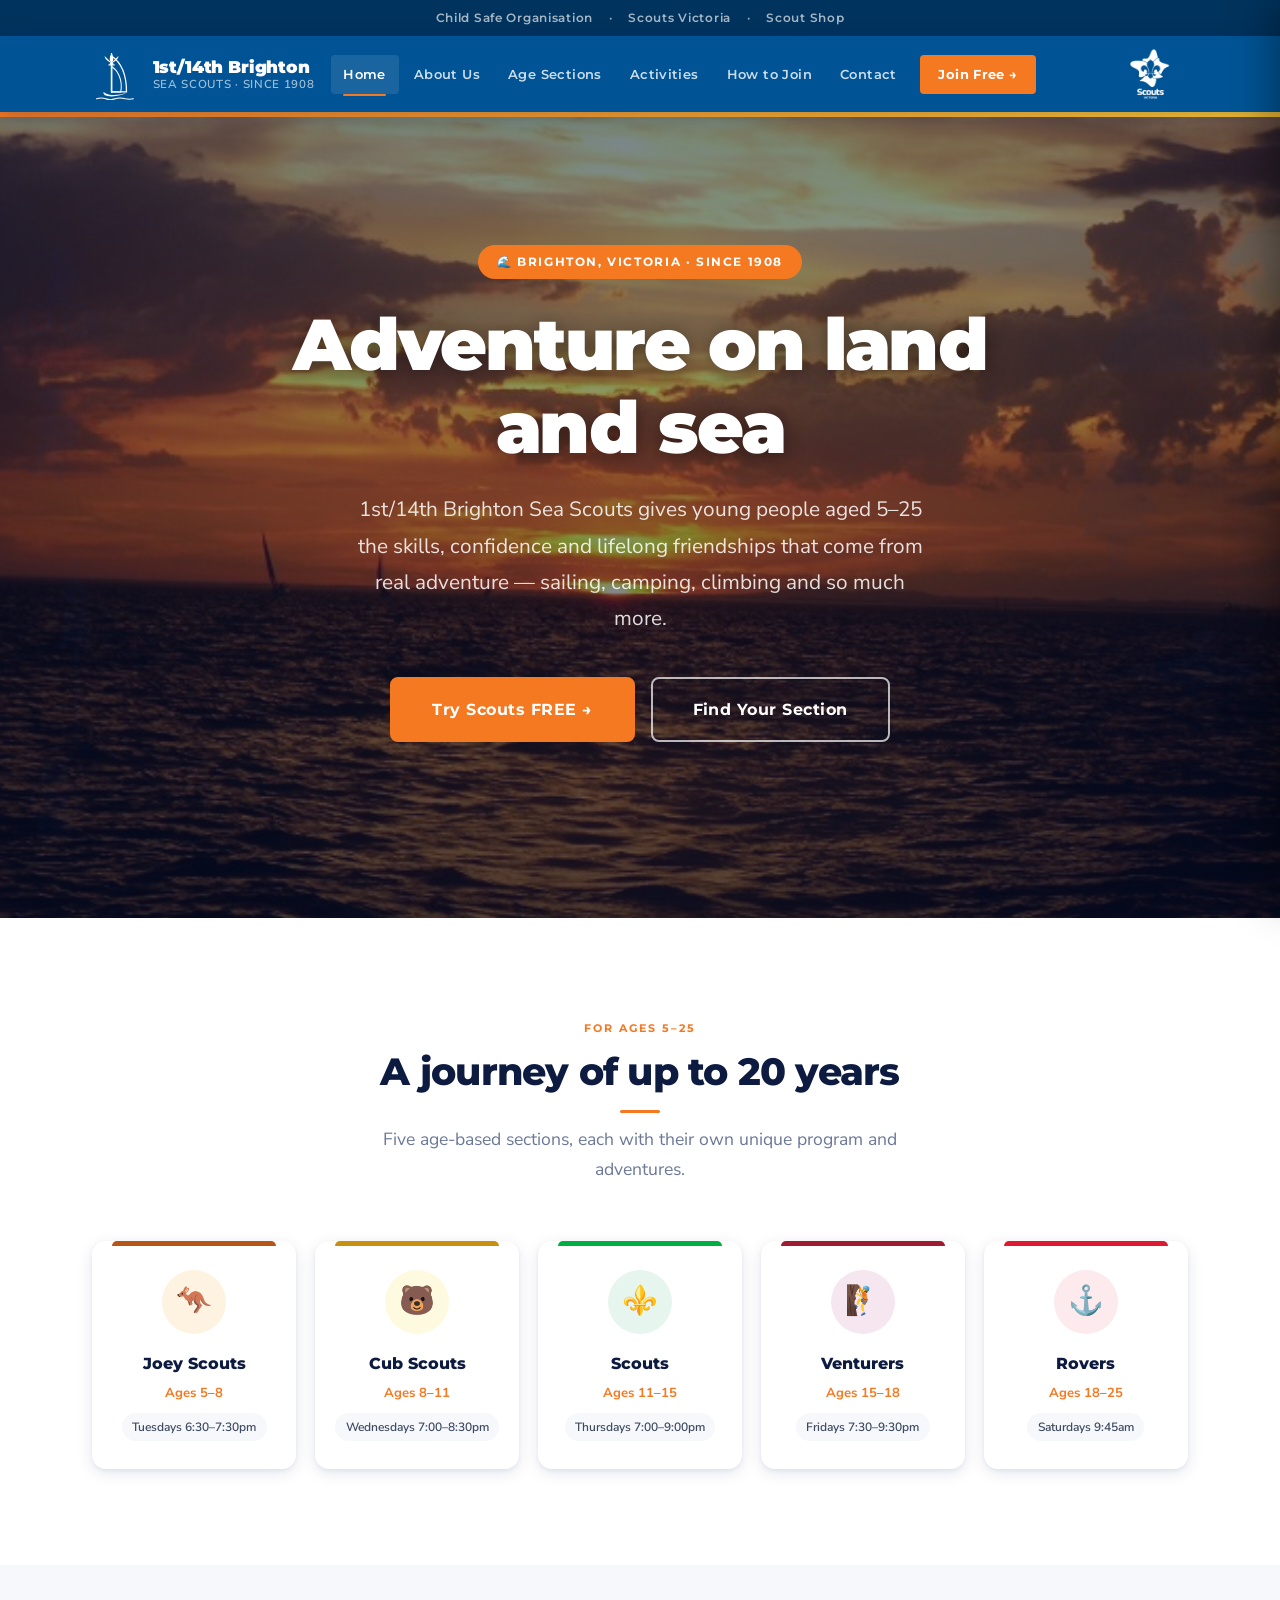
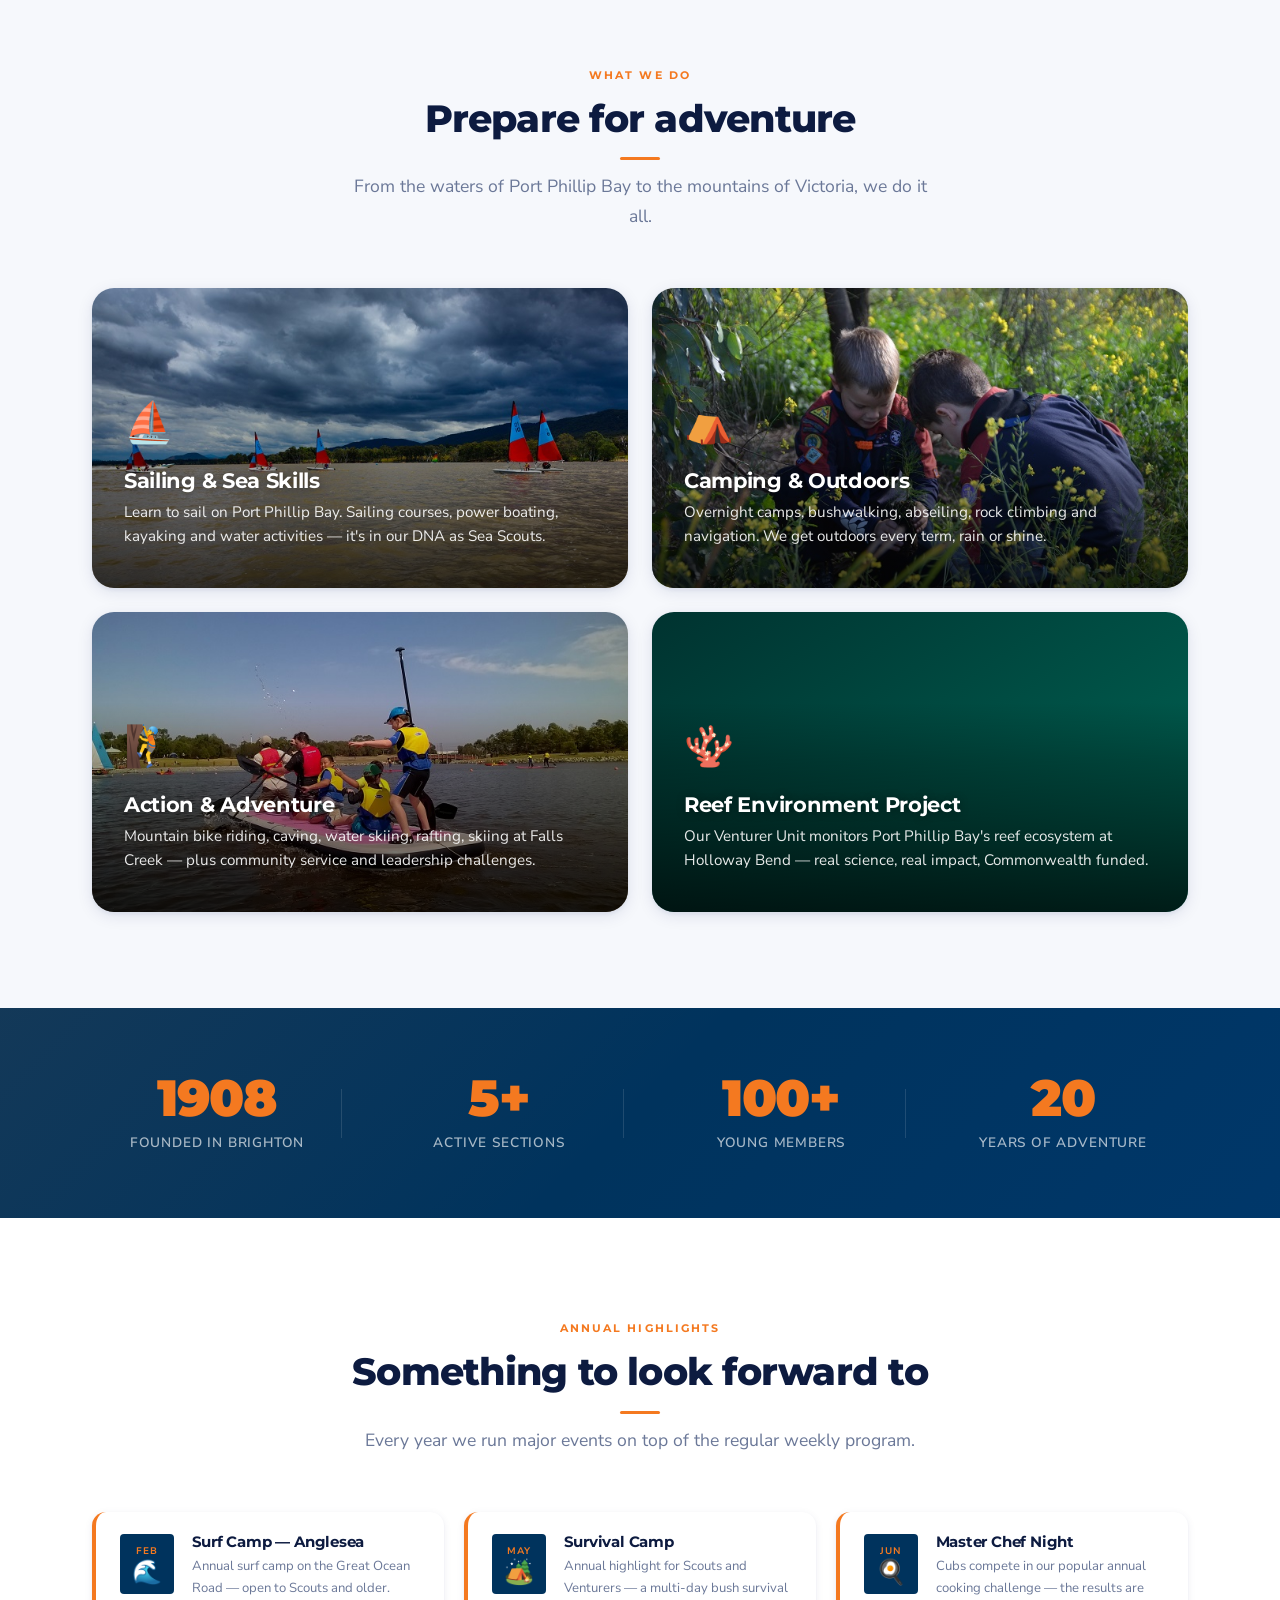
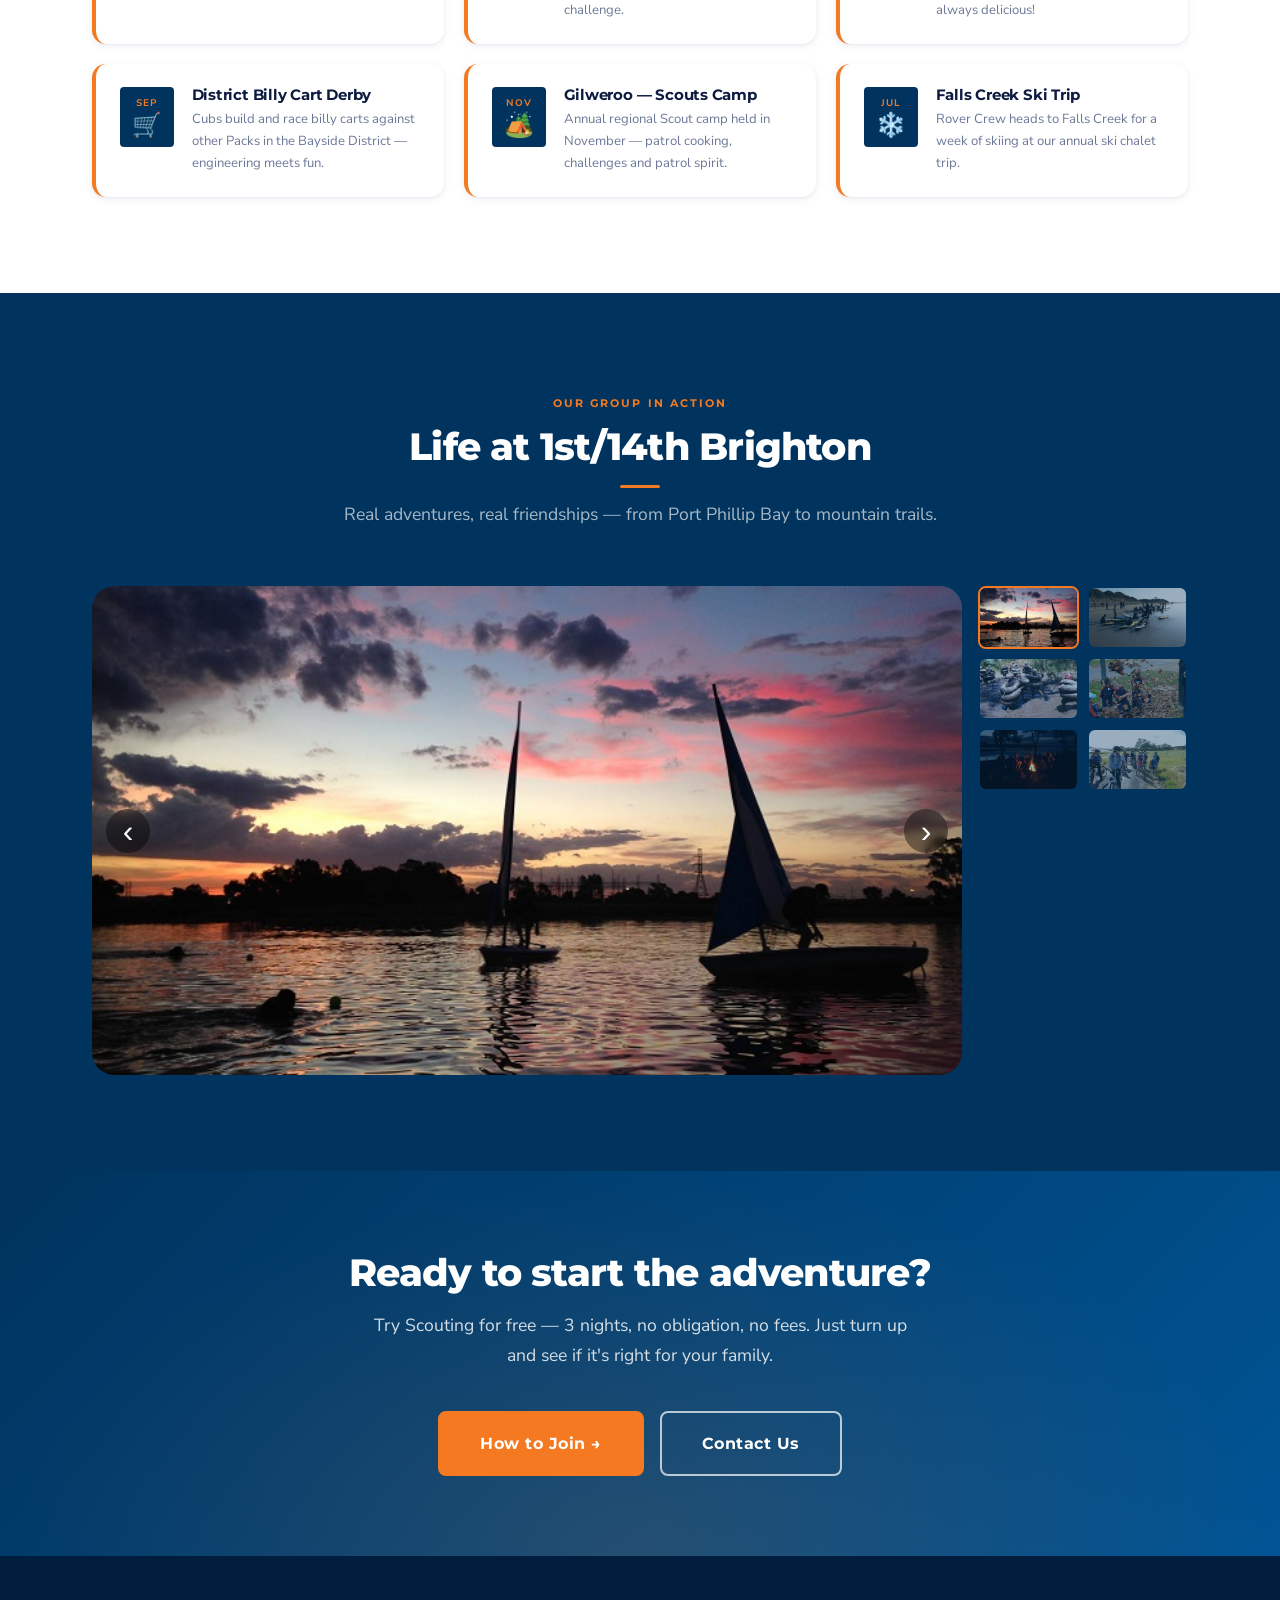
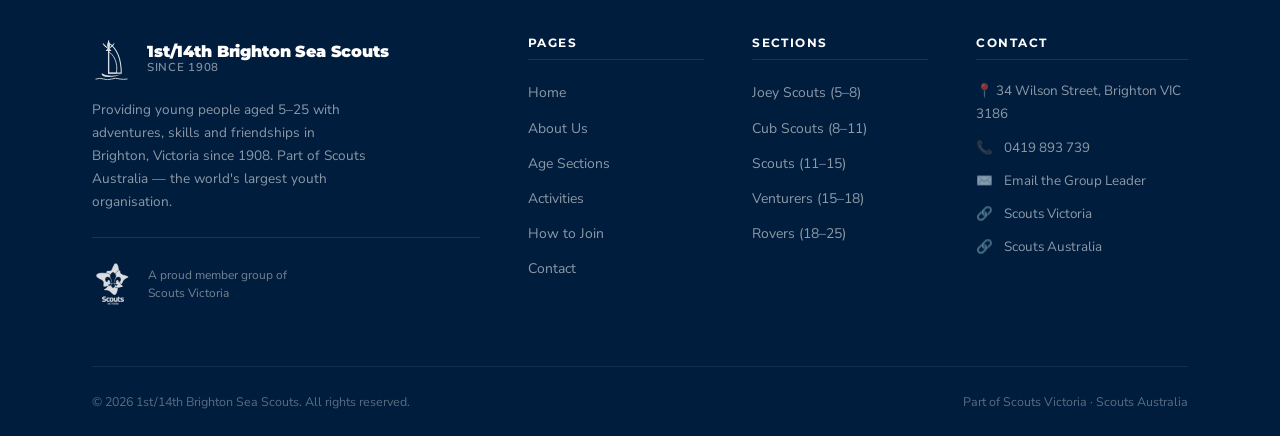
==== index.html @ d1633fa1 "preview: May 31 batch updates — email, terminology, fees, sections, events, Operoo→PIR, reef reframe" ====
<!DOCTYPE html>
<html lang="en">
<head>
  <meta charset="UTF-8">
  <meta name="viewport" content="width=device-width, initial-scale=1.0">
  <title>1st/14th Brighton Sea Scouts — Adventure on Land and Sea</title>
  <meta name="description" content="1st/14th Brighton Sea Scouts — offering young people aged 5–25 unforgettable adventures on land and sea since 1908. Serving the Brighton community in Melbourne, Victoria.">
  <link rel="stylesheet" href="style.css">
</head>
<body>

  <!-- Utility Bar -->
  <div class="utility-bar">
    <a href="https://scoutsvictoria.com.au/join-the-adventure/child-safe-scouting/" target="_blank" rel="noopener">Child Safe Organisation</a> ·
    <a href="https://scoutsvictoria.com.au" target="_blank" rel="noopener">Scouts Victoria</a> ·
    <a href="https://scoutshop.com.au" target="_blank" rel="noopener">Scout Shop</a>
  </div>

  <!-- Header -->
  <header class="site-header">
    <div class="container header-inner">
      <a href="index.html" class="site-logo">
        <img src="logo.svg" alt="1st/14th Brighton Sea Scouts emblem">
        <div class="logo-text">
          <span class="group-name">1st/14th Brighton</span>
          <span class="group-sub">Sea Scouts · Since 1908</span>
        </div>
      </a>
      <nav class="main-nav" aria-label="Main navigation">
        <a href="index.html" class="active">Home</a>
        <a href="about.html">About Us</a>
        <a href="sections.html">Age Sections</a>
        <a href="activities.html">Activities</a>
        <a href="join.html">How to Join</a>
        <a href="contact.html">Contact</a>
        <a href="contact.html#contact-form" class="nav-join-btn">Join Free →</a>
      </nav>
      <a href="https://scoutsvictoria.com.au" target="_blank" rel="noopener" class="vic-header-badge" title="A Scouts Victoria Group">
        <img src="images/scouts-vic-logo-white.png" alt="Scouts Victoria">
      </a>
            <button class="hamburger" aria-label="Open menu" aria-expanded="false" onclick="toggleMenu(this)">
        <span></span><span></span><span></span>
      </button>
    </div>
  </header>

  <!-- Mobile Nav -->
  <div class="nav-overlay" onclick="closeMenu()"></div>
  <nav class="mobile-nav" aria-label="Mobile navigation">
    <a href="index.html" class="active">🏠 Home</a>
    <a href="about.html">ℹ️ About Us</a>
    <a href="sections.html">👦 Age Sections</a>
    <a href="activities.html">🏕️ Activities</a>
    <a href="join.html">📋 How to Join</a>
    <a href="contact.html">📞 Contact</a>
    <a href="contact.html#contact-form" class="nav-join-btn">Try 3 Nights FREE →</a>
  </nav>

  <div class="orange-stripe"></div>

  <!-- =============================================
       HERO
       ============================================= -->
  <section class="hero" style="background-image: url('images/bss/slider_slide009.jpg'); background-size: cover; background-position: center top;">
    <div class="hero-pattern">
      <!-- SVG silhouette pattern — left side -->
      <svg class="pattern-left" viewBox="0 0 300 500" xmlns="http://www.w3.org/2000/svg" fill="#1A4A9E" aria-hidden="true">
        <!-- Cyclist silhouette -->
        <g transform="translate(20, 30)">
          <circle cx="30" cy="12" r="8"/>
          <path d="M22,20 L18,45 L35,45 L42,20Z"/>
          <circle cx="12" cy="55" r="10" fill="none" stroke="#1A4A9E" stroke-width="3"/>
          <circle cx="42" cy="55" r="10" fill="none" stroke="#1A4A9E" stroke-width="3"/>
          <path d="M22,35 L12,50 M35,35 L42,50 M22,35 L42,35"/>
        </g>
        <!-- Hiker silhouette -->
        <g transform="translate(15, 130)">
          <circle cx="28" cy="10" r="9"/>
          <path d="M20,22 L15,65 L28,60 L36,70 L40,22Z"/>
          <path d="M20,40 L8,60 M40,40 L52,60"/>
          <path d="M5,55 L15,65 L25,58"/>
          <!-- backpack -->
          <rect x="32" y="22" width="14" height="20" rx="3"/>
        </g>
        <!-- Climber on rope -->
        <g transform="translate(40, 250)">
          <line x1="20" y1="0" x2="20" y2="130" stroke="#1A4A9E" stroke-width="3"/>
          <circle cx="20" cy="25" r="9"/>
          <path d="M12,35 L8,65 L20,60 L32,65 L28,35Z"/>
          <path d="M12,45 L0,55 M28,45 L40,55"/>
          <path d="M8,62 L0,80 M32,62 L40,80"/>
        </g>
        <!-- Sailor at helm -->
        <g transform="translate(10, 390)">
          <circle cx="35" cy="10" r="9"/>
          <path d="M27,22 L22,58 L35,55 L48,58 L43,22Z"/>
          <path d="M27,35 L10,42 M43,35 L60,42"/>
          <!-- wheel -->
          <circle cx="35" cy="30" r="16" fill="none" stroke="#1A4A9E" stroke-width="3"/>
          <line x1="35" y1="14" x2="35" y2="46"/>
          <line x1="19" y1="30" x2="51" y2="30"/>
          <line x1="24" y1="19" x2="46" y2="41"/>
          <line x1="46" y1="19" x2="24" y2="41"/>
        </g>
      </svg>
      <!-- Right side pattern -->
      <svg class="pattern-right" viewBox="0 0 300 500" xmlns="http://www.w3.org/2000/svg" fill="#1A4A9E" aria-hidden="true">
        <!-- Tent -->
        <g transform="translate(30, 40)">
          <path d="M10,80 L60,20 L110,80Z"/>
          <path d="M35,80 L60,30 L85,80Z" fill="rgba(255,255,255,0.05)"/>
          <line x1="10" y1="80" x2="110" y2="80" stroke="#1A4A9E" stroke-width="3"/>
        </g>
        <!-- Tree -->
        <g transform="translate(80, 150)">
          <polygon points="40,10 10,70 70,70"/>
          <polygon points="40,35 15,85 65,85"/>
          <rect x="33" y="85" width="14" height="25"/>
        </g>
        <!-- Canoe -->
        <g transform="translate(10, 300)">
          <path d="M5,30 Q50,10 110,30 Q50,50 5,30Z"/>
          <line x1="57" y1="15" x2="57" y2="50" stroke="#1A4A9E" stroke-width="2"/>
          <path d="M57,25 L75,35 L57,42"/>
          <!-- paddler -->
          <circle cx="50" cy="8" r="8"/>
          <path d="M42,16 L38,30 L52,28 L62,30 L58,16Z"/>
          <path d="M20,22 L38,28 M62,28 L80,22"/>
        </g>
        <!-- Stars/camp fire -->
        <g transform="translate(50, 410)">
          <path d="M30,0 L35,15 L50,15 L38,24 L42,39 L30,30 L18,39 L22,24 L10,15 L25,15Z" opacity="0.6"/>
          <path d="M80,5 L83,14 L92,14 L85,20 L87,29 L80,24 L73,29 L75,20 L68,14 L77,14Z" opacity="0.4"/>
        </g>
      </svg>
    </div>

    <div class="container">
      <div class="hero-content">
        <span class="hero-eyebrow">🌊 Brighton, Victoria · Since 1908</span>
        <h1>Adventure on land<br>and sea</h1>
        <p class="hero-lead">1st/14th Brighton Sea Scouts gives young people aged 5–25 the skills, confidence and lifelong friendships that come from real adventure — sailing, camping, climbing and so much more.</p>
        <div class="hero-cta">
          <a href="join.html" class="btn btn-orange btn-lg">Try Scouts FREE →</a>
          <a href="sections.html" class="btn btn-outline-white btn-lg">Find Your Section</a>
        </div>
      </div>
    </div>
  </section>

  <!-- =============================================
       NOTICE BOARD — managed via SaySite D1
       Shown when announcement content_value is non-empty.
       ============================================= -->
  <div class="notice-board-wrapper" id="notice-board">
    <div class="container">
      <div class="notice-board-inner">
        <span class="notice-board-icon">📌</span>
        <p class="notice-board-text"><!-- ss:announcement --><!-- /ss:announcement --></p>
      </div>
    </div>
  </div>
  <style>
    .notice-board-wrapper {
      background: #fff3cd; border-bottom: 2px solid #ffc107;
      padding: .75rem 0; display: none;
    }
    .notice-board-wrapper.has-content { display: block; }
    .notice-board-inner {
      display: flex; align-items: flex-start; gap: .75rem;
      max-width: 900px; margin: 0 auto; padding: 0 1rem;
    }
    .notice-board-icon { font-size: 1.3rem; flex-shrink: 0; margin-top: .1rem; }
    .notice-board-text { margin: 0; font-size: .97rem; line-height: 1.6; color: #333; font-weight: 500; }
  </style>
  <script>
    // Show notice board only when announcement content is non-empty
    document.addEventListener('DOMContentLoaded', function() {
      var p = document.querySelector('.notice-board-text');
      if (p && p.textContent.trim()) {
        document.getElementById('notice-board').classList.add('has-content');
      }
    });
  </script>


  <!-- =============================================
       AGE SECTIONS — Quick Overview
       ============================================= -->
  <section class="section section-white">
    <div class="container">
      <div class="section-header text-center">
        <span class="section-label">For ages 5–25</span>
        <h2 class="section-title">A journey of up to 20 years</h2>
        <p class="section-subtitle">Five age-based sections, each with their own unique program and adventures.</p>
      </div>
      <div class="age-cards">
        <a href="sections.html#joeys" class="age-card joey" style="text-decoration:none;">
          <div class="age-icon">🦘</div>
          <div class="age-name">Joey Scouts</div>
          <div class="age-range">Ages 5–8</div>
          <div class="age-day"><!-- ss:meeting_time_joeys -->Tuesdays 6:30–7:30pm<!-- /ss:meeting_time_joeys --></div>
        </a>
        <a href="sections.html#cubs" class="age-card cubs" style="text-decoration:none;">
          <div class="age-icon">🐻</div>
          <div class="age-name">Cub Scouts</div>
          <div class="age-range">Ages 8–11</div>
          <div class="age-day"><!-- ss:meeting_time_cubs -->Wednesdays 7:00–8:30pm<!-- /ss:meeting_time_cubs --></div>
        </a>
        <a href="sections.html#scouts" class="age-card scouts" style="text-decoration:none;">
          <div class="age-icon">⚜️</div>
          <div class="age-name">Scouts</div>
          <div class="age-range">Ages 11–15</div>
          <div class="age-day"><!-- ss:meeting_time_scouts -->Thursdays 7:00–9:00pm<!-- /ss:meeting_time_scouts --></div>
        </a>
        <a href="sections.html#venturers" class="age-card venturers" style="text-decoration:none;">
          <div class="age-icon">🧗</div>
          <div class="age-name">Venturers</div>
          <div class="age-range">Ages 15–18</div>
          <div class="age-day"><!-- ss:meeting_time_venturers -->Fridays 7:30–9:30pm<!-- /ss:meeting_time_venturers --></div>
        </a>
        <a href="sections.html#rovers" class="age-card rovers" style="text-decoration:none;">
          <div class="age-icon">⚓</div>
          <div class="age-name">Rovers</div>
          <div class="age-range">Ages 18–25</div>
          <div class="age-day"><!-- ss:meeting_time_rovers -->Saturdays 9:45am<!-- /ss:meeting_time_rovers --></div>
        </a>
      </div>
    </div>
  </section>

  <!-- =============================================
       PREPARE FOR ADVENTURE GRID
       ============================================= -->
  <section class="section section-off-white">
    <div class="container">
      <div class="section-header text-center">
        <span class="section-label">What we do</span>
        <h2 class="section-title">Prepare for adventure</h2>
        <p class="section-subtitle">From the waters of Port Phillip Bay to the mountains of Victoria, we do it all.</p>
      </div>
      <div class="adventure-grid">
        <a href="activities.html#sailing" class="adventure-card sail" style="text-decoration:none; background-image: url('images/bss/slider_slide000.jpg'); background-size: cover; background-position: center;">
          <div class="adv-icon">⛵</div>
          <h3>Sailing &amp; Sea Skills</h3>
          <p>Learn to sail on Port Phillip Bay. Sailing courses, power boating, kayaking and water activities — it's in our DNA as Sea Scouts.</p>
        </a>
        <a href="activities.html#camping" class="adventure-card camp" style="text-decoration:none; background-image: url('images/bss/slider_slide004.jpg'); background-size: cover; background-position: center;">
          <div class="adv-icon">⛺</div>
          <h3>Camping &amp; Outdoors</h3>
          <p>Overnight camps, bushwalking, abseiling, rock climbing and navigation. We get outdoors every term, rain or shine.</p>
        </a>
        <a href="activities.html" class="adventure-card adv" style="text-decoration:none; background-image: url('images/bss/slider_slide007.jpg'); background-size: cover; background-position: center;">
          <div class="adv-icon">🧗</div>
          <h3>Action &amp; Adventure</h3>
          <p>Mountain bike riding, caving, water skiing, rafting, skiing at Falls Creek — plus community service and leadership challenges.</p>
        </a>
        <a href="activities.html#reef" class="adventure-card reef" style="text-decoration:none;">
          <div class="adv-icon">🪸</div>
          <h3>Reef Environment Project</h3>
          <p>Our Venturer Unit monitors Port Phillip Bay's reef ecosystem at Holloway Bend — real science, real impact, Commonwealth funded.</p>
        </a>
      </div>
    </div>
  </section>

  <!-- =============================================
       STATS STRIP
       ============================================= -->
  <section class="stats-strip">
    <div class="container">
      <div class="stats-grid">
        <div>
          <span class="stat-number">1908</span>
          <div class="stat-label">Founded in Brighton</div>
        </div>
        <div>
          <span class="stat-number">5+</span>
          <div class="stat-label">Active Sections</div>
        </div>
        <div>
          <span class="stat-number">100+</span>
          <div class="stat-label">Young Members</div>
        </div>
        <div>
          <span class="stat-number">20</span>
          <div class="stat-label">Years of Adventure</div>
        </div>
      </div>
    </div>
  </section>

  <!-- =============================================
       ANNUAL EVENTS
       ============================================= -->
  <section class="events-strip">
    <div class="container">
      <div class="section-header text-center">
        <span class="section-label">Annual highlights</span>
        <h2 class="section-title">Something to look forward to</h2>
        <p class="section-subtitle">Every year we run major events on top of the regular weekly program.</p>
      </div>
      <div class="events-grid">
        <div class="event-card">
          <div class="event-date">
            <div class="month">Feb</div>
            <div class="day">🌊</div>
          </div>
          <div class="event-info">
            <h4>Surf Camp — Anglesea</h4>
            <p>Annual surf camp on the Great Ocean Road — open to Scouts and older.</p>
          </div>
        </div>
        <div class="event-card">
          <div class="event-date">
            <div class="month">May</div>
            <div class="day">🏕️</div>
          </div>
          <div class="event-info">
            <h4>Survival Camp</h4>
            <p>Annual highlight for Scouts and Venturers — a multi-day bush survival challenge.</p>
          </div>
        </div>
        <div class="event-card">
          <div class="event-date">
            <div class="month">Jun</div>
            <div class="day">🍳</div>
          </div>
          <div class="event-info">
            <h4>Master Chef Night</h4>
            <p>Cubs compete in our popular annual cooking challenge — the results are always delicious!</p>
          </div>
        </div>
        <div class="event-card">
          <div class="event-date">
            <div class="month">Sep</div>
            <div class="day">🛒</div>
          </div>
          <div class="event-info">
            <h4>District Billy Cart Derby</h4>
            <p>Cubs build and race billy carts against other Packs in the Bayside District — engineering meets fun.</p>
          </div>
        </div>
        <div class="event-card">
          <div class="event-date">
            <div class="month">Nov</div>
            <div class="day">🏕️</div>
          </div>
          <div class="event-info">
            <h4>Gilweroo — Scouts Camp</h4>
            <p>Annual regional Scout camp held in November — patrol cooking, challenges and patrol spirit.</p>
          </div>
        </div>
        <div class="event-card">
          <div class="event-date">
            <div class="month">Jul</div>
            <div class="day">❄️</div>
          </div>
          <div class="event-info">
            <h4>Falls Creek Ski Trip</h4>
            <p>Rover Crew heads to Falls Creek for a week of skiing at our annual ski chalet trip.</p>
          </div>
        </div>
      </div>
    </div>
  </section>

  <!-- =============================================
       PHOTO GALLERY — real BSS photos
       ============================================= -->
  <section class="section section-navy">
    <div class="container">
      <div class="section-header text-center">
        <span class="section-label" style="color:var(--orange);">Our group in action</span>
        <h2 class="section-title" style="color:var(--white);">Life at 1st/14th Brighton</h2>
        <p class="section-subtitle" style="color:rgba(255,255,255,0.65);">Real adventures, real friendships — from Port Phillip Bay to mountain trails.</p>
      </div>
      <div class="bss-gallery">
        <div class="bss-gallery-main">
          <img src="images/bss/slider_slide008.jpg" alt="Sailing at sunset on Port Phillip Bay" class="bss-gallery-hero-img active" data-idx="0">
          <img src="images/bss/slider_slide001.jpg" alt="Surf camp activity" class="bss-gallery-hero-img" data-idx="1">
          <img src="images/bss/slider_slide003.jpg" alt="Mud adventure challenge" class="bss-gallery-hero-img" data-idx="2">
          <img src="images/bss/slider_slide010.jpg" alt="Cubs throwing autumn leaves" class="bss-gallery-hero-img" data-idx="3">
          <img src="images/bss/slider_slide006.jpg" alt="Campfire by the lake at night" class="bss-gallery-hero-img" data-idx="4">
          <img src="images/bss/scouts_about_002-s.jpg" alt="Scouts on a cycling expedition" class="bss-gallery-hero-img" data-idx="5">
          <button class="gallery-nav gallery-prev" onclick="galleryNav(-1)" aria-label="Previous photo">‹</button>
          <button class="gallery-nav gallery-next" onclick="galleryNav(1)" aria-label="Next photo">›</button>
        </div>
        <div class="bss-gallery-thumbs">
          <img src="images/bss/slider_slide008.jpg" alt="Sailing at sunset" class="bss-thumb active" onclick="gallerySet(0)">
          <img src="images/bss/slider_slide001.jpg" alt="Surf camp" class="bss-thumb" onclick="gallerySet(1)">
          <img src="images/bss/slider_slide003.jpg" alt="Mud challenge" class="bss-thumb" onclick="gallerySet(2)">
          <img src="images/bss/slider_slide010.jpg" alt="Cubs in leaves" class="bss-thumb" onclick="gallerySet(3)">
          <img src="images/bss/slider_slide006.jpg" alt="Campfire" class="bss-thumb" onclick="gallerySet(4)">
          <img src="images/bss/scouts_about_002-s.jpg" alt="Cycling expedition" class="bss-thumb" onclick="gallerySet(5)">
        </div>
      </div>
    </div>
  </section>
  <script>
    var _gi = 0, _gn = 6;
    function gallerySet(n) {
      document.querySelectorAll('.bss-gallery-hero-img').forEach(function(el,i){ el.classList.toggle('active', i===n); });
      document.querySelectorAll('.bss-thumb').forEach(function(el,i){ el.classList.toggle('active', i===n); });
      _gi = n;
    }
    function galleryNav(dir) { gallerySet((_gi+dir+_gn)%_gn); }
    setInterval(function(){ galleryNav(1); }, 5000);
  </script>

  <!-- =============================================
       JOIN CTA STRIP
       ============================================= -->
  <section class="cta-strip">
    <div class="container">
      <h2>Ready to start the adventure?</h2>
      <p>Try Scouting for free — 3 nights, no obligation, no fees. Just turn up and see if it's right for your family.</p>
      <div style="display:flex; gap:1rem; justify-content:center; flex-wrap:wrap;">
        <a href="join.html" class="btn btn-orange btn-lg">How to Join →</a>
        <a href="contact.html" class="btn btn-outline-white btn-lg">Contact Us</a>
      </div>
    </div>
  </section>

  <!-- Footer -->
  <footer class="site-footer">
    <div class="container">
      <div class="footer-grid">
        <div class="footer-brand">
          <div class="footer-logo-wrap">
            <img src="logo.svg" alt="1st/14th Brighton Sea Scouts">
            <div class="logo-text">
              <span class="group-name">1st/14th Brighton Sea Scouts</span>
              <span class="group-sub">Since 1908</span>
            </div>
          </div>
          <p class="footer-desc">Providing young people aged 5–25 with adventures, skills and friendships in Brighton, Victoria since 1908. Part of Scouts Australia — the world's largest youth organisation.</p>
          <div class="footer-vic-affiliation">
            <a href="https://scoutsvictoria.com.au" target="_blank" rel="noopener">
              <img src="images/scouts-vic-logo-white.png" alt="Scouts Victoria">
            </a>
            <span>A proud member group of Scouts Victoria</span>
          </div>
        </div>
        <div class="footer-col">
          <h4>Pages</h4>
          <ul>
            <li><a href="index.html">Home</a></li>
            <li><a href="about.html">About Us</a></li>
            <li><a href="sections.html">Age Sections</a></li>
            <li><a href="activities.html">Activities</a></li>
            <li><a href="join.html">How to Join</a></li>
            <li><a href="contact.html">Contact</a></li>
          </ul>
        </div>
        <div class="footer-col">
          <h4>Sections</h4>
          <ul>
            <li><a href="sections.html#joeys">Joey Scouts (5–8)</a></li>
            <li><a href="sections.html#cubs">Cub Scouts (8–11)</a></li>
            <li><a href="sections.html#scouts">Scouts (11–15)</a></li>
            <li><a href="sections.html#venturers">Venturers (15–18)</a></li>
            <li><a href="sections.html#rovers">Rovers (18–25)</a></li>
          </ul>
        </div>
        <div class="footer-col footer-contact">
          <h4>Contact</h4>
          <p>📍 34 Wilson Street, Brighton VIC 3186</p>
          <p>📞 <a href="tel:0419893739">0419 893 739</a></p>
          <p>✉️ <a href="mailto:<!-- ss:contact_email -->gl.1st-14thbrighton@scoutsvictoria.com.au<!-- /ss:contact_email -->">Email the Group Leader</a></p>
          <p>🔗 <a href="https://scoutsvictoria.com.au" target="_blank" rel="noopener">Scouts Victoria</a></p>
          <p>🔗 <a href="https://scouts.com.au" target="_blank" rel="noopener">Scouts Australia</a></p>
        </div>
      </div>
      <div class="footer-bottom">
        <span>© 2026 1st/14th Brighton Sea Scouts. All rights reserved.</span>
        <span>Part of <a href="https://scoutsvictoria.com.au" target="_blank" rel="noopener">Scouts Victoria</a> · <a href="https://scouts.com.au" target="_blank" rel="noopener">Scouts Australia</a></span>
      </div>
    </div>
  </footer>

  <script>
    function toggleMenu(btn) {
      const isOpen = btn.classList.toggle('open');
      btn.setAttribute('aria-expanded', isOpen);
      document.querySelector('.mobile-nav').classList.toggle('open', isOpen);
      document.querySelector('.nav-overlay').classList.toggle('open', isOpen);
      document.body.style.overflow = isOpen ? 'hidden' : '';
    }
    function closeMenu() {
      document.querySelector('.hamburger').classList.remove('open');
      document.querySelector('.hamburger').setAttribute('aria-expanded', 'false');
      document.querySelector('.mobile-nav').classList.remove('open');
      document.querySelector('.nav-overlay').classList.remove('open');
      document.body.style.overflow = '';
    }
  </script>
</body>
</html>
---- style.css ----
/* ============================================================
   1st/14th Brighton Sea Scouts — Design System
   Navy + Orange · Scouts Victoria Branding
   Mobile-first · No frameworks
   ============================================================ */

@import url('https://fonts.googleapis.com/css2?family=Montserrat:wght@400;600;700;800;900&family=Nunito+Sans:ital,opsz,wght@0,6..12,400;0,6..12,600;0,6..12,700;1,6..12,400&display=swap');

/* ============================================================
   DESIGN TOKENS
   ============================================================ */
:root {
  /* Colours */
  --navy:           #00335D;
  --navy-mid:       #005495;
  --navy-light:     #007BC3;
  --navy-pale:      #EAF0FA;
  --navy-pale-2:    #F4F7FD;
  --orange:         #F47920;
  --orange-dark:    #C85E0C;
  --orange-pale:    #FFF3E8;
  --green-scout:    #00573F;
  --gold:           #FFC72C;
  --white:          #FFFFFF;
  --off-white:      #F6F8FC;
  --text-dark:      #0D1B40;
  --text-mid:       #3D4A60;
  --text-light:     #6B7898;
  --border:         #DDE3EE;

  /* Section accent colours — aligned with Scouts Australia uniform trim */
  --section-joey:       #B65518;   /* official Scouts VIC Joey orange */
  --section-cubs:       #C89010;   /* official Scouts VIC Cubs gold */
  --section-scouts:     #00AE42;   /* official Scouts VIC Scouts green */
  --section-venturers:  #9E1B32;   /* official Scouts VIC Venturers red */
  --section-rovers:     #DC1B32;   /* official Scouts VIC Rovers red */

  /* Section pale tints for card backgrounds */
  --joey-pale:      #FEF3E0;
  --cubs-pale:      #FEFAE0;
  --scouts-pale:    #E6F5EE;
  --venturers-pale: #F5E6F0;
  --rovers-pale:    #FCEAEC;

  /* Spacing */
  --space-xs:   0.5rem;
  --space-sm:   1rem;
  --space-md:   1.5rem;
  --space-lg:   2.5rem;
  --space-xl:   4rem;
  --space-2xl:  6rem;
  --space-3xl:  8rem;

  /* Radii */
  --radius-xs:  4px;
  --radius-sm:  8px;
  --radius-md:  14px;
  --radius-lg:  22px;
  --radius-xl:  32px;

  /* Shadows — layered, natural */
  --shadow-xs:  0 1px 2px rgba(0,32,96,0.06);
  --shadow-sm:  0 2px 8px rgba(0,32,96,0.07), 0 1px 2px rgba(0,32,96,0.05);
  --shadow-md:  0 4px 16px rgba(0,32,96,0.10), 0 2px 4px rgba(0,32,96,0.06);
  --shadow-lg:  0 10px 36px rgba(0,32,96,0.14), 0 4px 8px rgba(0,32,96,0.07);
  --shadow-xl:  0 20px 60px rgba(0,32,96,0.18), 0 8px 16px rgba(0,32,96,0.08);

  /* Misc */
  --max-width:   1160px;
  --header-h:    76px;
  --transition:  0.25s cubic-bezier(0.4, 0, 0.2, 1);
}

/* ============================================================
   RESET & BASE
   ============================================================ */
*, *::before, *::after { box-sizing: border-box; margin: 0; padding: 0; }

html { scroll-behavior: smooth; font-size: 16px; overflow-x: hidden; max-width: 100%; }

body {
  font-family: 'Nunito Sans', 'Helvetica Neue', Arial, sans-serif;
  color: var(--text-mid);
  background: var(--white);
  line-height: 1.7;
  overflow-x: hidden;
  max-width: 100%;
  -webkit-font-smoothing: antialiased;
}

img  { max-width: 100%; height: auto; display: block; }
a    { color: var(--navy-light); text-decoration: none; transition: color var(--transition); }
a:hover { color: var(--orange); }

h1, h2, h3, h4, h5 {
  font-family: 'Montserrat', sans-serif;
  font-weight: 800;
  color: var(--text-dark);
  line-height: 1.15;
  letter-spacing: -0.015em;
}

h1 { font-size: clamp(2.6rem, 6vw, 4.5rem);   font-weight: 900; letter-spacing: -0.03em; }
h2 { font-size: clamp(1.75rem, 3vw, 2.5rem);   font-weight: 800; letter-spacing: -0.02em; }
h3 { font-size: clamp(1.1rem, 1.8vw, 1.35rem); font-weight: 700; }
h4 { font-size: 1rem;   font-weight: 700; }
h5 { font-size: .875rem; font-weight: 700; }

p { margin-bottom: 1em; }
ul, ol { padding-left: 1.4em; margin-bottom: 1em; }
li { margin-bottom: 0.35em; line-height: 1.6; }
strong { color: var(--text-dark); }

/* ============================================================
   UTILITIES
   ============================================================ */
*, *::before, *::after { box-sizing: border-box; }

.container {
  max-width: var(--max-width);
  width: 100%;
  margin: 0 auto;
  padding: 0 2rem;
}

.sr-only {
  position: absolute; width: 1px; height: 1px;
  padding: 0; margin: -1px; overflow: hidden;
  clip: rect(0,0,0,0); border: 0;
}

.text-center  { text-align: center; }
.text-white   { color: var(--white) !important; }
.text-orange  { color: var(--orange); }
.text-navy    { color: var(--navy); }

.mb-0  { margin-bottom: 0 !important; }
.mt-sm { margin-top: var(--space-sm); }
.mt-md { margin-top: var(--space-md); }
.mt-lg { margin-top: var(--space-lg); }

/* ============================================================
   BUTTONS
   ============================================================ */
.btn {
  display: inline-flex;
  align-items: center;
  gap: 0.45rem;
  padding: 0.85rem 2rem;
  border-radius: var(--radius-sm);
  font-family: 'Montserrat', sans-serif;
  font-weight: 700;
  font-size: 0.9rem;
  letter-spacing: 0.03em;
  cursor: pointer;
  border: 2px solid transparent;
  transition: background var(--transition), color var(--transition),
              transform var(--transition), box-shadow var(--transition),
              border-color var(--transition);
  text-decoration: none;
  white-space: nowrap;
}

.btn:hover { transform: translateY(-2px); }

.btn-orange {
  background: var(--orange);
  color: var(--white);
  border-color: var(--orange);
}
.btn-orange:hover {
  background: var(--orange-dark);
  border-color: var(--orange-dark);
  box-shadow: 0 6px 20px rgba(244,121,32,0.4);
  color: var(--white);
}

.btn-blue {
  background: var(--navy-light);
  color: var(--white);
  border-color: var(--navy-light);
}
.btn-blue:hover {
  background: var(--navy-mid);
  border-color: var(--navy-mid);
  box-shadow: 0 6px 20px rgba(0,80,179,0.35);
  color: var(--white);
}

.btn-outline-white {
  background: transparent;
  color: var(--white);
  border-color: rgba(255,255,255,0.7);
}
.btn-outline-white:hover {
  background: var(--white);
  border-color: var(--white);
  color: var(--navy);
  box-shadow: 0 6px 20px rgba(0,0,0,0.2);
}

.btn-outline-navy {
  background: transparent;
  color: var(--navy);
  border-color: var(--navy);
}
.btn-outline-navy:hover {
  background: var(--navy);
  color: var(--white);
  box-shadow: 0 6px 20px rgba(0,32,96,0.25);
}

/* Aliases used across site */
.btn-primary {
  background: var(--orange);
  color: var(--white);
  border-color: var(--orange);
}
.btn-primary:hover {
  background: var(--orange-dark);
  border-color: var(--orange-dark);
  box-shadow: 0 6px 20px rgba(244,121,32,0.4);
  color: var(--white);
}

.btn-outline {
  background: transparent;
  color: var(--navy);
  border-color: var(--navy);
}
.btn-outline:hover {
  background: var(--navy);
  color: var(--white);
  box-shadow: 0 6px 20px rgba(0,32,96,0.25);
}

.btn-lg  { padding: 1.05rem 2.5rem; font-size: 1rem; }
.btn-sm  { padding: 0.55rem 1.2rem; font-size: 0.82rem; }

/* ============================================================
   UTILITY BAR
   ============================================================ */
.utility-bar {
  background: var(--navy);
  color: rgba(255,255,255,0.6);
  font-size: 0.75rem;
  font-family: 'Montserrat', sans-serif;
  font-weight: 600;
  letter-spacing: 0.06em;
  text-align: center;
  padding: 0.5rem 1rem;
}

.utility-bar a {
  color: rgba(255,255,255,0.65);
  margin: 0 0.75rem;
  text-decoration: none;
  transition: color var(--transition);
}
.utility-bar a:hover { color: var(--orange); }

/* ============================================================
   HEADER & NAV
   ============================================================ */
.site-header {
  background: var(--navy-mid);
  position: sticky;
  top: 0;
  z-index: 900;
  box-shadow: 0 2px 20px rgba(0,32,96,0.3);
  height: var(--header-h);
  width: 100%;
  overflow: hidden;
}

.header-inner {
  display: flex;
  align-items: center;
  justify-content: space-between;
  height: 100%;
  gap: 1rem;
}

/* Logo */
.site-logo {
  display: flex;
  align-items: center;
  gap: 0.9rem;
  text-decoration: none;
  flex-shrink: 0;
}

.site-logo img {
  height: 52px;
  width: auto;
  color: var(--white);
  filter: brightness(0) invert(1);
  flex-shrink: 0;
}

.logo-text {
  display: flex;
  flex-direction: column;
  line-height: 1.2;
}

.logo-text .group-name {
  font-family: 'Montserrat', sans-serif;
  font-weight: 900;
  font-size: 1.05rem;
  color: var(--white);
  letter-spacing: -0.01em;
}

.logo-text .group-sub {
  font-size: 0.72rem;
  font-weight: 600;
  color: rgba(255,255,255,0.62);
  letter-spacing: 0.06em;
  text-transform: uppercase;
}

/* Main Nav */
.main-nav {
  display: flex;
  align-items: center;
  gap: 0.15rem;
}

.main-nav a {
  color: rgba(255,255,255,0.8);
  font-family: 'Montserrat', sans-serif;
  font-weight: 600;
  font-size: 0.82rem;
  letter-spacing: 0.03em;
  padding: 0.5rem 0.8rem;
  border-radius: var(--radius-xs);
  text-decoration: none;
  transition: background var(--transition), color var(--transition);
  white-space: nowrap;
  position: relative;
}

.main-nav a:hover { background: rgba(255,255,255,0.1); color: var(--white); }

.main-nav a.active {
  color: var(--white);
  background: rgba(255,255,255,0.1);
}

.main-nav a.active::after {
  content: '';
  position: absolute;
  bottom: -2px;
  left: 0.8rem;
  right: 0.8rem;
  height: 2px;
  background: var(--orange);
  border-radius: 2px;
}

/* Scouts VIC official logo badge in header */
.vic-header-badge {
  display: flex;
  align-items: center;
  gap: 0;
  flex-shrink: 0;
  margin-left: auto;
  margin-right: 0.75rem;
  opacity: 1;
  transition: opacity var(--transition);
}
.vic-header-badge:hover { opacity: 1; }
.vic-header-badge img {
  height: 62px;
  width: auto;
  display: block;
}
@media (max-width: 900px) {
  .vic-header-badge { display: none; }
}

.nav-join-btn {
  background: var(--orange) !important;
  color: var(--white) !important;
  border-radius: var(--radius-xs) !important;
  padding: 0.5rem 1.15rem !important;
  margin-left: 0.5rem;
  font-weight: 700 !important;
}
.nav-join-btn:hover {
  background: var(--orange-dark) !important;
  box-shadow: 0 4px 14px rgba(244,121,32,0.45) !important;
}
.nav-join-btn::after { display: none !important; }

/* Hamburger */
.hamburger {
  display: none;
  flex-direction: column;
  gap: 5px;
  cursor: pointer;
  padding: 0.5rem;
  background: none;
  border: none;
  z-index: 1001;
}

.hamburger span {
  display: block;
  width: 26px;
  height: 2px;
  background: var(--white);
  border-radius: 2px;
  transition: transform 0.3s ease, opacity 0.3s ease;
}

.hamburger.open span:nth-child(1) { transform: translateY(7px) rotate(45deg); }
.hamburger.open span:nth-child(2) { opacity: 0; transform: scaleX(0); }
.hamburger.open span:nth-child(3) { transform: translateY(-7px) rotate(-45deg); }

/* Mobile Nav Drawer */
.mobile-nav {
  display: flex;
  position: fixed;
  top: 0; right: 0; bottom: 0;
  width: min(320px, 85vw);
  background: var(--navy);
  z-index: 980;
  padding: calc(var(--header-h) + 2rem) 1.5rem 2rem;
  flex-direction: column;
  gap: 0.2rem;
  box-shadow: -8px 0 40px rgba(0,0,0,0.35);
  overflow-y: auto;
  transform: translateX(100%);
  transition: transform 0.35s cubic-bezier(0.4, 0, 0.2, 1);
}

.mobile-nav.open { transform: translateX(0); }

.mobile-nav a {
  display: block;
  color: rgba(255,255,255,0.8);
  font-family: 'Montserrat', sans-serif;
  font-weight: 600;
  font-size: 0.95rem;
  padding: 0.85rem 1.1rem;
  border-radius: var(--radius-xs);
  border-bottom: 1px solid rgba(255,255,255,0.07);
  text-decoration: none;
  transition: background var(--transition), color var(--transition);
}

.mobile-nav a:hover,
.mobile-nav a.active { background: rgba(255,255,255,0.1); color: var(--white); }

.mobile-nav .nav-join-btn {
  margin-top: 1.5rem;
  background: var(--orange) !important;
  text-align: center;
  justify-content: center;
  border-radius: var(--radius-sm) !important;
  border-bottom: none !important;
  color: var(--white) !important;
  font-size: 1rem !important;
}

.nav-overlay {
  display: none;
  position: fixed;
  inset: 0;
  background: rgba(0,10,40,0.6);
  backdrop-filter: blur(2px);
  z-index: 970;
}
.nav-overlay.open { display: block; }

/* ============================================================
   ORANGE STRIPE ACCENT
   ============================================================ */
.orange-stripe {
  height: 5px;
  background: linear-gradient(90deg, var(--orange) 0%, var(--gold) 50%, var(--orange) 100%);
  background-size: 200% 100%;
  animation: shimmer 4s ease-in-out infinite;
}

@keyframes shimmer {
  0%   { background-position: -100% 0; }
  100% { background-position: 200% 0; }
}

/* ============================================================
   HERO — HOME PAGE
   ============================================================ */
.hero {
  position: relative;
  background: var(--navy);
  color: var(--white);
  padding: 8rem 0 7rem;
  overflow: hidden;
  min-height: 640px;
  display: flex;
  align-items: center;
}

/* Photo background handled via inline style; CSS adds gradient overlay */
.hero::after {
  content: '';
  position: absolute;
  inset: 0;
  background: linear-gradient(
    175deg,
    rgba(10,25,70,0.55) 0%,
    rgba(8,20,60,0.42) 40%,
    rgba(4,12,40,0.68) 100%
  );
  pointer-events: none;
  z-index: 1;
}

/* Warm orange glow at base — sea-horizon feel */
.hero::before {
  content: '';
  position: absolute;
  bottom: -80px;
  left: 50%;
  transform: translateX(-50%);
  width: 900px;
  height: 400px;
  background: radial-gradient(ellipse, rgba(244,121,32,0.18) 0%, transparent 65%);
  pointer-events: none;
  z-index: 1;
}

.hero-pattern {
  position: absolute;
  inset: 0;
  overflow: hidden;
  pointer-events: none;
  z-index: 0;
}

.hero-pattern svg {
  position: absolute;
  opacity: 0.06;
}

.hero-pattern .pattern-left  { left: -10px;  bottom: 0; height: 90%; width: auto; }
.hero-pattern .pattern-right { right: -10px; bottom: 0; height: 90%; width: auto; transform: scaleX(-1); }

.hero-content {
  position: relative;
  z-index: 2;
  text-align: center;
  max-width: 780px;
  margin: 0 auto;
}

.hero-eyebrow {
  display: inline-flex;
  align-items: center;
  gap: 0.4rem;
  background: var(--orange);
  color: var(--white);
  font-family: 'Montserrat', sans-serif;
  font-weight: 700;
  font-size: 0.72rem;
  letter-spacing: 0.14em;
  text-transform: uppercase;
  padding: 0.45rem 1.2rem;
  border-radius: 50px;
  margin-bottom: 1.5rem;
}

.hero h1 {
  color: var(--white);
  margin-bottom: 1.4rem;
  text-shadow: 0 3px 20px rgba(0,0,0,0.45);
  max-width: 720px;
  margin-left: auto;
  margin-right: auto;
  font-size: clamp(2.8rem, 6vw, 4.5rem);
}

.hero h1 em {
  font-style: normal;
  color: var(--gold);
}

.hero p.hero-lead {
  font-size: clamp(1.1rem, 1.8vw, 1.3rem);
  color: rgba(255,255,255,0.85);
  margin-bottom: 2.5rem;
  max-width: 580px;
  margin-left: auto;
  margin-right: auto;
  line-height: 1.75;
}

.hero-cta {
  display: flex;
  gap: 1rem;
  justify-content: center;
  flex-wrap: wrap;
  margin-bottom: 4rem;
}

/* Hero stats bar */
.hero-stats {
  display: grid;
  grid-template-columns: repeat(4, 1fr);
  gap: 0;
  max-width: 640px;
  margin: 0 auto;
  border: 1px solid rgba(255,255,255,0.12);
  border-radius: var(--radius-md);
  background: rgba(255,255,255,0.06);
  backdrop-filter: blur(6px);
  overflow: hidden;
}

.hero-stat {
  padding: 1.25rem 1rem;
  text-align: center;
  border-right: 1px solid rgba(255,255,255,0.10);
}
.hero-stat:last-child { border-right: none; }

.stat-num {
  display: block;
  font-family: 'Montserrat', sans-serif;
  font-weight: 900;
  font-size: 1.6rem;
  color: var(--gold);
  line-height: 1;
  margin-bottom: 0.3rem;
}

.stat-lbl {
  font-size: 0.72rem;
  color: rgba(255,255,255,0.6);
  font-weight: 600;
  text-transform: uppercase;
  letter-spacing: 0.08em;
}

/* ============================================================
   PAGE HERO — INNER PAGES
   ============================================================ */
.page-hero {
  position: relative;
  background: var(--navy);
  color: var(--white);
  padding: 4rem 0 3.5rem;
  overflow: hidden;
}

/* Subtle bottom-left gradient wash */
.page-hero::before {
  content: '';
  position: absolute;
  bottom: -60px;
  left: -60px;
  width: 360px;
  height: 360px;
  background: radial-gradient(circle, rgba(244,121,32,0.12) 0%, transparent 70%);
  pointer-events: none;
}

.page-hero h1 {
  color: var(--white);
  margin-bottom: 0.9rem;
}

.page-hero p {
  color: rgba(255,255,255,0.75);
  font-size: 1.1rem;
  max-width: 620px;
  margin-bottom: 0;
  line-height: 1.7;
}

.breadcrumb {
  display: flex;
  gap: 0.5rem;
  align-items: center;
  color: rgba(255,255,255,0.5);
  font-size: 0.8rem;
  font-weight: 600;
  margin-bottom: 1.2rem;
  letter-spacing: 0.02em;
}

.breadcrumb a { color: rgba(255,255,255,0.5); transition: color var(--transition); }
.breadcrumb a:hover { color: var(--orange); }
.breadcrumb span { color: rgba(255,255,255,0.3); }

/* ============================================================
   SECTION SPACING
   ============================================================ */
.section    { padding: var(--space-2xl) 0; }
.section-lg { padding: var(--space-3xl) 0; }
.section-sm { padding: var(--space-xl) 0; }

.section-navy       { background: var(--navy); }
.section-navy-mid   { background: var(--navy-mid); }
.section-pale       { background: var(--navy-pale); }
.section-off-white  { background: var(--off-white); }
.section-white      { background: var(--white); }
.section-orange     { background: var(--orange); }

.section-label {
  display: inline-flex;
  align-items: center;
  gap: 0.4rem;
  font-family: 'Montserrat', sans-serif;
  font-weight: 700;
  font-size: 0.7rem;
  letter-spacing: 0.18em;
  text-transform: uppercase;
  color: var(--orange);
  margin-bottom: 0.75rem;
}

.section-title { margin-bottom: 0.75rem; }

.section-subtitle {
  color: var(--text-light);
  font-size: 1.1rem;
  margin-bottom: 3rem;
  line-height: 1.7;
  max-width: 600px;
}

.section-header         { margin-bottom: 3.5rem; }
.section-header.text-center .section-subtitle { margin-left: auto; margin-right: auto; }

/* Decorative heading underline */
.section-header h2::after {
  content: '';
  display: block;
  width: 40px;
  height: 3px;
  background: var(--orange);
  border-radius: 2px;
  margin-top: 1rem;
}

.section-header.text-center h2::after { margin-left: auto; margin-right: auto; }

/* ============================================================
   CARDS
   ============================================================ */
.card {
  background: var(--white);
  border-radius: var(--radius-md);
  box-shadow: var(--shadow-sm);
  overflow: hidden;
  transition: transform var(--transition), box-shadow var(--transition);
}

.card:hover {
  transform: translateY(-5px);
  box-shadow: var(--shadow-lg);
}

.card-body   { padding: 2rem; }
.card-title  { margin-bottom: 0.6rem; color: var(--text-dark); }
.card-text   { color: var(--text-light); font-size: 1rem; margin-bottom: 0; line-height: 1.65; }

/* ============================================================
   GRIDS
   ============================================================ */
.grid-2    { display: grid; grid-template-columns: repeat(2, 1fr); gap: 1.75rem; }
.grid-3    { display: grid; grid-template-columns: repeat(3, 1fr); gap: 1.75rem; }
.grid-4    { display: grid; grid-template-columns: repeat(4, 1fr); gap: 1.5rem; }
.grid-5    { display: grid; grid-template-columns: repeat(5, 1fr); gap: 1.25rem; }
.grid-auto { display: grid; grid-template-columns: repeat(auto-fit, minmax(260px, 1fr)); gap: 1.75rem; }

/* ============================================================
   HOME — Age Section Cards
   ============================================================ */
.age-cards {
  display: grid;
  grid-template-columns: repeat(5, 1fr);
  gap: 1.15rem;
}

.age-card {
  background: var(--white);
  border-radius: var(--radius-md);
  padding: 0 1.25rem 1.75rem;
  text-align: center;
  box-shadow: var(--shadow-md);
  overflow: hidden;
  transition: transform var(--transition), box-shadow var(--transition);
  cursor: default;
  display: flex;
  flex-direction: column;
  align-items: center;
  /* top accent strip via pseudo-element */
  position: relative;
}

/* Top accent strip — replaces bottom border, more modern */
.age-card::before {
  content: '';
  display: block;
  width: 100%;
  height: 5px;
  border-radius: var(--radius-md) var(--radius-md) 0 0;
  margin-bottom: 1.5rem;
  flex-shrink: 0;
}

.age-card.joey::before      { background: var(--section-joey); }
.age-card.cubs::before      { background: var(--section-cubs); }
.age-card.scouts::before    { background: var(--section-scouts); }
.age-card.venturers::before { background: var(--section-venturers); }
.age-card.rovers::before    { background: var(--section-rovers); }

.age-card:hover { transform: translateY(-6px); box-shadow: var(--shadow-lg); }

.age-card .age-icon {
  width: 64px;
  height: 64px;
  border-radius: 50%;
  display: flex;
  align-items: center;
  justify-content: center;
  margin: 0 auto 1rem;
  font-size: 1.8rem;
}

.age-card.joey      .age-icon { background: var(--joey-pale); }
.age-card.cubs      .age-icon { background: var(--cubs-pale); }
.age-card.scouts    .age-icon { background: var(--scouts-pale); }
.age-card.venturers .age-icon { background: var(--venturers-pale); }
.age-card.rovers    .age-icon { background: var(--rovers-pale); }

.age-card .age-name {
  font-family: 'Montserrat', sans-serif;
  font-weight: 800;
  font-size: 1rem;
  color: var(--text-dark);
  margin-bottom: 0.3rem;
}

.age-card .age-range {
  font-size: 0.82rem;
  font-weight: 700;
  color: var(--orange);
  margin-bottom: 0.55rem;
}

.age-card .age-day {
  font-size: 0.75rem;
  font-weight: 600;
  color: var(--text-mid);
  background: var(--off-white);
  padding: 0.25rem 0.65rem;
  border-radius: 50px;
  display: inline-block;
}

/* ============================================================
   HOME — Adventure Grid
   ============================================================ */
.adventure-grid {
  display: grid;
  grid-template-columns: repeat(2, 1fr);
  gap: 1.5rem;
}

.adventure-card {
  position: relative;
  border-radius: var(--radius-lg);
  overflow: hidden;
  min-height: 300px;
  display: flex;
  flex-direction: column;
  justify-content: flex-end;
  padding: 2.5rem 2rem;
  box-shadow: var(--shadow-md);
  transition: transform var(--transition), box-shadow var(--transition);
}

.adventure-card::before {
  content: '';
  position: absolute;
  inset: 0;
  background: linear-gradient(to top, rgba(0,0,0,0.72) 0%, rgba(0,0,0,0.25) 50%, transparent 70%);
  z-index: 0;
}

.adventure-card:hover { transform: translateY(-5px); box-shadow: var(--shadow-xl); }

.adventure-card .adv-icon {
  font-size: 2.5rem;
  margin-bottom: 0.75rem;
  position: relative;
  z-index: 1;
}

.adventure-card h3 {
  color: var(--white);
  margin-bottom: 0.5rem;
  font-size: 1.3rem;
  position: relative;
  z-index: 1;
  text-shadow: 0 1px 8px rgba(0,0,0,0.4);
}

.adventure-card p {
  color: rgba(255,255,255,0.9);
  font-size: 0.95rem;
  margin: 0;
  position: relative;
  z-index: 1;
  line-height: 1.55;
}

.adventure-card.sail  { background: linear-gradient(145deg, #00335D 0%, #007BC3 100%); }
.adventure-card.camp  { background: linear-gradient(145deg, #0D3318 0%, #1F7A4A 100%); }
.adventure-card.adv   { background: linear-gradient(145deg, #3D1005 0%, #B83000 100%); }
.adventure-card.reef  { background: linear-gradient(145deg, #003330 0%, #006655 100%); }

/* ============================================================
   HOME — Stats Strip
   ============================================================ */
.stats-strip {
  background: var(--navy);
  padding: 4rem 0;
  position: relative;
  overflow: hidden;
}

.stats-strip::before {
  content: '';
  position: absolute;
  inset: 0;
  background: linear-gradient(135deg, rgba(244,121,32,0.08) 0%, transparent 50%, rgba(0,80,179,0.15) 100%);
  pointer-events: none;
}

.stats-grid {
  display: grid;
  grid-template-columns: repeat(4, 1fr);
  gap: 2rem;
  text-align: center;
  position: relative;
  z-index: 1;
}

.stat-number {
  display: block;
  font-family: 'Montserrat', sans-serif;
  font-size: clamp(2rem, 4vw, 3.25rem);
  font-weight: 900;
  color: var(--orange);
  line-height: 1;
  margin-bottom: 0.5rem;
  letter-spacing: -0.02em;
}

.stat-label {
  font-size: 0.85rem;
  color: rgba(255,255,255,0.65);
  font-weight: 600;
  text-transform: uppercase;
  letter-spacing: 0.06em;
}

/* Dividers between stats */
.stats-grid > div {
  position: relative;
}
.stats-grid > div:not(:last-child)::after {
  content: '';
  position: absolute;
  right: 0;
  top: 20%;
  height: 60%;
  width: 1px;
  background: rgba(255,255,255,0.12);
}

/* ============================================================
   HOME — Events Strip
   ============================================================ */
.events-strip  { padding: var(--space-2xl) 0; }

.events-grid {
  display: grid;
  grid-template-columns: repeat(3, 1fr);
  gap: 1.25rem;
}

.event-card {
  background: var(--white);
  border-radius: var(--radius-md);
  padding: 1.4rem 1.5rem;
  display: flex;
  gap: 1.1rem;
  align-items: flex-start;
  box-shadow: var(--shadow-sm);
  border-left: 4px solid var(--orange);
  transition: transform var(--transition), box-shadow var(--transition);
}

.event-card:hover { transform: translateY(-3px); box-shadow: var(--shadow-md); }

.event-date {
  background: var(--navy);
  color: var(--white);
  border-radius: var(--radius-xs);
  padding: 0.55rem 0.75rem;
  text-align: center;
  min-width: 54px;
  flex-shrink: 0;
}

.event-date .month {
  font-size: 0.6rem;
  font-weight: 700;
  letter-spacing: 0.1em;
  text-transform: uppercase;
  color: var(--orange);
  display: block;
}

.event-date .day {
  font-family: 'Montserrat', sans-serif;
  font-weight: 900;
  font-size: 1.5rem;
  line-height: 1.1;
}

.event-info h4 { font-size: 0.92rem; margin-bottom: 0.25rem; color: var(--text-dark); }
.event-info p  { font-size: 0.82rem; color: var(--text-light); margin: 0; }

/* ============================================================
   CTA STRIP
   ============================================================ */
.cta-strip {
  background: linear-gradient(135deg, var(--navy) 0%, var(--navy-mid) 100%);
  color: var(--white);
  padding: 5rem 0;
  text-align: center;
  position: relative;
  overflow: hidden;
}

.cta-strip::before {
  content: '';
  position: absolute;
  inset: 0;
  background: radial-gradient(ellipse at 50% 100%, rgba(244,121,32,0.15) 0%, transparent 70%);
}

.cta-strip > .container { position: relative; z-index: 1; }

.cta-strip h2 { color: var(--white); margin-bottom: 1rem; }
.cta-strip p  { color: rgba(255,255,255,0.82); margin-bottom: 2.5rem; font-size: 1.1rem; max-width: 560px; margin-left: auto; margin-right: auto; }

/* ============================================================
   ABOUT PAGE
   ============================================================ */
.leadership-table {
  width: 100%;
  border-collapse: collapse;
  margin: 2rem 0;
  background: var(--white);
  border-radius: var(--radius-md);
  overflow: hidden;
  box-shadow: var(--shadow-md);
}

.leadership-table th {
  background: var(--navy);
  color: var(--white);
  font-family: 'Montserrat', sans-serif;
  font-weight: 700;
  font-size: 0.8rem;
  text-align: left;
  padding: 1.1rem 1.5rem;
  letter-spacing: 0.05em;
  text-transform: uppercase;
}

.leadership-table td {
  padding: 0.9rem 1.5rem;
  border-bottom: 1px solid var(--border);
  font-size: 0.92rem;
  vertical-align: middle;
}

.leadership-table tr:last-child td { border-bottom: none; }
.leadership-table tr:nth-child(even) td { background: var(--off-white); }
.leadership-table tr:hover td { background: var(--navy-pale); transition: background 0.15s; }

.leadership-table td:first-child { font-weight: 600; color: var(--navy); }
.leadership-table td a { color: var(--navy-light); font-weight: 600; }
.leadership-table td a:hover { color: var(--orange); }

.role-badge {
  display: inline-block;
  font-size: 0.7rem;
  font-weight: 700;
  letter-spacing: 0.05em;
  text-transform: uppercase;
  padding: 0.25rem 0.65rem;
  border-radius: 50px;
  color: var(--white);
  white-space: nowrap;
}

.badge-leader    { background: var(--navy); }
.badge-section   { background: var(--navy-light); }
.badge-committee { background: var(--green-scout); }

/* Info boxes */
.info-box {
  background: var(--navy-pale-2);
  border-left: 4px solid var(--navy-light);
  border-radius: 0 var(--radius-sm) var(--radius-sm) 0;
  padding: 1.4rem 1.75rem;
  margin: 1.75rem 0;
}

.info-box.orange { border-color: var(--orange); background: var(--orange-pale); }
.info-box.green  { border-color: var(--green-scout); background: #EBF5F0; }

.info-box h4 { margin-bottom: 0.6rem; color: var(--text-dark); }
.info-box ul { margin-bottom: 0; }
.info-box li { color: var(--text-mid); font-size: 0.92rem; }

/* Two-column layout */
.two-col {
  display: grid;
  grid-template-columns: 1fr 1fr;
  gap: 4rem;
  align-items: start;
}

.two-col-wide {
  display: grid;
  grid-template-columns: 3fr 2fr;
  gap: 4rem;
  align-items: start;
}

.three-col {
  display: grid;
  grid-template-columns: repeat(3, 1fr);
  gap: 2rem;
}

/* ============================================================
   SECTIONS PAGE — Section Cards
   ============================================================ */
.section-card {
  background: var(--white);
  border-radius: var(--radius-lg);
  overflow: hidden;
  box-shadow: var(--shadow-md);
  margin-bottom: 3rem;
  display: grid;
  grid-template-columns: 260px 1fr;
  transition: box-shadow var(--transition);
}

.section-card:hover { box-shadow: var(--shadow-xl); }

.section-card-header {
  display: flex;
  flex-direction: column;
  align-items: center;
  justify-content: center;
  padding: 3rem 1.75rem;
  color: var(--white);
  text-align: center;
  position: relative;
  overflow: hidden;
}

/* Subtle noise texture overlay */
.section-card-header::after {
  content: '';
  position: absolute;
  inset: 0;
  background: linear-gradient(to bottom, rgba(255,255,255,0.08) 0%, transparent 100%);
  pointer-events: none;
}

.section-card.joey-card      .section-card-header { background: linear-gradient(160deg, #E88B20, var(--section-joey)); }
.section-card.cubs-card      .section-card-header { background: linear-gradient(160deg, #EAB830, var(--section-cubs)); }
.section-card.scouts-card    .section-card-header { background: linear-gradient(160deg, #259955, var(--section-scouts)); }
.section-card.venturers-card .section-card-header { background: linear-gradient(160deg, #9E3A78, var(--section-venturers)); }
.section-card.rovers-card    .section-card-header { background: linear-gradient(160deg, #C82030, var(--section-rovers)); }

.section-emoji { font-size: 3.5rem; margin-bottom: 0.9rem; position: relative; z-index: 1; }

.section-card-header h3 {
  color: var(--white);
  font-size: 1.25rem;
  margin-bottom: 0.4rem;
  position: relative;
  z-index: 1;
}

.section-card-header .age-range {
  font-size: 0.88rem;
  color: rgba(255,255,255,0.9);
  font-weight: 700;
  margin-bottom: 0.6rem;
  position: relative;
  z-index: 1;
}

.section-card-header .meeting-time {
  font-size: 0.78rem;
  color: rgba(255,255,255,0.8);
  background: rgba(0,0,0,0.18);
  padding: 0.3rem 0.85rem;
  border-radius: 50px;
  margin-top: 0.35rem;
  position: relative;
  z-index: 1;
  display: inline-block;
}

.section-card-body { padding: 2.5rem 3rem; }

.section-card-body h4 {
  color: var(--navy);
  margin: 1.5rem 0 0.6rem;
  font-size: 0.8rem;
  text-transform: uppercase;
  letter-spacing: 0.1em;
  font-weight: 700;
}

.section-card-body h4:first-child { margin-top: 0; }
.section-card-body p  { color: var(--text-mid); font-size: 0.95rem; }
.section-card-body ul { margin-bottom: 0.8rem; }
.section-card-body li { font-size: 0.9rem; color: var(--text-mid); }

.peak-award {
  display: inline-flex;
  align-items: center;
  gap: 0.45rem;
  background: linear-gradient(135deg, var(--gold), #E8A800);
  color: var(--navy);
  font-family: 'Montserrat', sans-serif;
  font-weight: 700;
  font-size: 0.78rem;
  padding: 0.45rem 1.1rem;
  border-radius: 50px;
  margin-top: 1.25rem;
  box-shadow: 0 2px 8px rgba(255,199,44,0.4);
}

/* ============================================================
   ACTIVITIES PAGE
   ============================================================ */
.pathway-grid {
  display: grid;
  grid-template-columns: repeat(5, 1fr);
  gap: 1.15rem;
  margin-bottom: 4rem;
}

.pathway-card {
  background: var(--white);
  border-radius: var(--radius-md);
  padding: 1.75rem 1.1rem;
  text-align: center;
  box-shadow: var(--shadow-sm);
  border-top: 4px solid;
  transition: transform var(--transition), box-shadow var(--transition);
}

.pathway-card:hover { transform: translateY(-4px); box-shadow: var(--shadow-md); }

.pathway-card h4 {
  font-size: 0.82rem;
  margin-top: 0.75rem;
  color: var(--text-dark);
  line-height: 1.3;
}

.pathway-icon { font-size: 2.25rem; margin-bottom: 0.2rem; }
.pathway-card p { font-size: 0.78rem; color: var(--text-light); margin: 0.4rem 0 0; line-height: 1.5; }

.pathway-card:nth-child(1) { border-color: #6366F1; }
.pathway-card:nth-child(2) { border-color: #0EA5E9; }
.pathway-card:nth-child(3) { border-color: #F59E0B; }
.pathway-card:nth-child(4) { border-color: var(--gold); }
.pathway-card:nth-child(5) { border-color: var(--green-scout); }

/* SIA circles */
.sia-grid {
  display: grid;
  grid-template-columns: repeat(3, 1fr);
  gap: 1.5rem;
}

.sia-card {
  display: flex;
  align-items: center;
  gap: 1.1rem;
  background: var(--white);
  border-radius: var(--radius-md);
  padding: 1.4rem 1.5rem;
  box-shadow: var(--shadow-sm);
  border: 1px solid var(--border);
  transition: transform var(--transition), box-shadow var(--transition);
}

.sia-card:hover { transform: translateY(-3px); box-shadow: var(--shadow-md); }

.sia-icon {
  width: 56px;
  height: 56px;
  border-radius: 50%;
  display: flex;
  align-items: center;
  justify-content: center;
  font-size: 1.5rem;
  flex-shrink: 0;
}

.sia-card:nth-child(1) .sia-icon { background: #FEE2E2; }
.sia-card:nth-child(2) .sia-icon { background: #D1FAE5; }
.sia-card:nth-child(3) .sia-icon { background: #FEF3C7; }
.sia-card:nth-child(4) .sia-icon { background: #EDE9FE; }
.sia-card:nth-child(5) .sia-icon { background: #D1FAE5; }
.sia-card:nth-child(6) .sia-icon { background: #DBEAFE; }

.sia-card h4 { font-size: 0.9rem; margin-bottom: 0.25rem; color: var(--text-dark); }
.sia-card p  { font-size: 0.82rem; color: var(--text-light); margin: 0; }

/* Activities list */
.activities-list {
  display: grid;
  grid-template-columns: repeat(auto-fill, minmax(160px, 1fr));
  gap: 0.75rem;
}

.activity-pill {
  background: var(--off-white);
  border: 1.5px solid var(--border);
  border-radius: 50px;
  padding: 0.55rem 1rem;
  text-align: center;
  font-size: 0.85rem;
  font-weight: 600;
  color: var(--navy);
  cursor: default;
}



/* Reef Project Callout */
.reef-callout {
  background: linear-gradient(145deg, #003330 0%, #005A4A 100%);
  border-radius: var(--radius-lg);
  padding: 3.5rem;
  color: var(--white);
  display: grid;
  grid-template-columns: 1fr 260px;
  gap: 3rem;
  align-items: center;
  box-shadow: var(--shadow-lg);
}

.reef-callout h3 { color: var(--white); margin-bottom: 1.1rem; font-size: 1.6rem; }
.reef-callout p  { color: rgba(255,255,255,0.82); line-height: 1.7; }

.reef-stats { display: flex; flex-direction: column; gap: 1.1rem; }

.reef-stat {
  background: rgba(255,255,255,0.08);
  border-radius: var(--radius-sm);
  padding: 1rem 1.25rem;
  border-left: 3px solid var(--orange);
}

.reef-stat .rs-number {
  font-family: 'Montserrat', sans-serif;
  font-weight: 900;
  font-size: 1.5rem;
  color: var(--orange);
  display: block;
  line-height: 1;
  margin-bottom: 0.3rem;
}

.reef-stat .rs-label { font-size: 0.82rem; color: rgba(255,255,255,0.65); }

/* Events calendar */
.calendar-list { display: flex; flex-direction: column; gap: 0.75rem; }

.calendar-event {
  display: flex;
  align-items: center;
  gap: 1.25rem;
  background: var(--white);
  border-radius: var(--radius-sm);
  padding: 1rem 1.5rem;
  box-shadow: var(--shadow-xs);
  border: 1px solid var(--border);
  transition: box-shadow var(--transition), transform var(--transition);
}

.calendar-event:hover { box-shadow: var(--shadow-sm); transform: translateX(3px); }

.cal-month {
  background: var(--navy);
  color: var(--white);
  font-family: 'Montserrat', sans-serif;
  font-weight: 700;
  font-size: 0.72rem;
  letter-spacing: 0.06em;
  text-transform: uppercase;
  padding: 0.4rem 0.75rem;
  border-radius: var(--radius-xs);
  min-width: 58px;
  text-align: center;
  flex-shrink: 0;
}

.cal-event-name   { font-weight: 700; color: var(--text-dark); font-size: 0.92rem; }
.cal-event-detail { font-size: 0.82rem; color: var(--text-light); margin-top: 0.15rem; }

.cal-section-tag {
  margin-left: auto;
  font-size: 0.7rem;
  font-weight: 700;
  letter-spacing: 0.06em;
  text-transform: uppercase;
  padding: 0.2rem 0.7rem;
  border-radius: 50px;
  background: var(--navy-pale);
  color: var(--navy);
  flex-shrink: 0;
  white-space: nowrap;
}

/* ============================================================
   JOIN PAGE
   ============================================================ */
.try-free-banner {
  background: linear-gradient(135deg, var(--orange) 0%, #E06008 100%);
  border-radius: var(--radius-lg);
  padding: 3.5rem;
  color: var(--white);
  text-align: center;
  margin-bottom: 3.5rem;
  box-shadow: 0 8px 30px rgba(244,121,32,0.35);
  position: relative;
  overflow: hidden;
}

.try-free-banner::before {
  content: '';
  position: absolute;
  top: -50%;
  right: -10%;
  width: 400px;
  height: 400px;
  background: radial-gradient(circle, rgba(255,255,255,0.12) 0%, transparent 60%);
  pointer-events: none;
}

.try-free-banner h2 { color: var(--white); font-size: clamp(1.8rem, 3.5vw, 2.6rem); margin-bottom: 0.9rem; position: relative; }
.try-free-banner p  { color: rgba(255,255,255,0.9); font-size: 1.1rem; margin-bottom: 1.75rem; max-width: 500px; margin-left: auto; margin-right: auto; position: relative; }
.try-free-banner .btn { position: relative; }

.steps-grid {
  display: grid;
  grid-template-columns: repeat(3, 1fr);
  gap: 2rem;
  counter-reset: step;
  position: relative;
}

/* Connector line between steps */
.steps-grid::before {
  content: '';
  position: absolute;
  top: 26px;
  left: calc(50% - (50% - 80px));
  right: calc(50% - (50% - 80px));
  height: 2px;
  background: linear-gradient(90deg, var(--navy-pale), var(--navy-pale) 33%, var(--navy-pale) 66%, var(--navy-pale));
  z-index: 0;
}

.step-card {
  background: var(--white);
  border-radius: var(--radius-md);
  padding: 2.25rem 1.75rem;
  box-shadow: var(--shadow-sm);
  text-align: center;
  position: relative;
  z-index: 1;
  border: 1px solid var(--border);
  transition: transform var(--transition), box-shadow var(--transition);
}

.step-card:hover { transform: translateY(-5px); box-shadow: var(--shadow-md); }

.step-number {
  width: 52px;
  height: 52px;
  border-radius: 50%;
  background: var(--navy);
  color: var(--white);
  font-family: 'Montserrat', sans-serif;
  font-weight: 900;
  font-size: 1.3rem;
  display: flex;
  align-items: center;
  justify-content: center;
  margin: 0 auto 1.4rem;
  box-shadow: 0 4px 12px rgba(0,32,96,0.25);
}

.step-card h3 { margin-bottom: 0.75rem; font-size: 1.05rem; color: var(--text-dark); }
.step-card p  { color: var(--text-light); font-size: 0.9rem; margin: 0; line-height: 1.6; }

.fees-table {
  width: 100%;
  border-collapse: collapse;
  background: var(--white);
  border-radius: var(--radius-md);
  overflow: hidden;
  box-shadow: var(--shadow-md);
}

.fees-table th {
  background: var(--navy);
  color: var(--white);
  padding: 1rem 1.5rem;
  text-align: left;
  font-family: 'Montserrat', sans-serif;
  font-size: 0.8rem;
  letter-spacing: 0.05em;
  text-transform: uppercase;
}

.fees-table td {
  padding: 0.95rem 1.5rem;
  border-bottom: 1px solid var(--border);
  font-size: 0.92rem;
}

.fees-table tr:last-child td { border-bottom: none; }
.fees-table .amount { font-weight: 800; color: var(--navy); font-size: 1.05rem; }

/* Uniform cards */
.uniform-cards {
  display: grid;
  grid-template-columns: repeat(5, 1fr);
  gap: 1.1rem;
}

.uniform-card {
  background: var(--white);
  border-radius: var(--radius-md);
  padding: 1.4rem 1rem;
  text-align: center;
  box-shadow: var(--shadow-sm);
  border-top: 5px solid;
  transition: transform var(--transition), box-shadow var(--transition);
}

.uniform-card:hover { transform: translateY(-4px); box-shadow: var(--shadow-md); }

.uniform-card.joey      { border-color: var(--section-joey); }
.uniform-card.cubs      { border-color: var(--section-cubs); }
.uniform-card.scouts    { border-color: var(--section-scouts); }
.uniform-card.venturers { border-color: var(--section-venturers); }
.uniform-card.rovers    { border-color: var(--section-rovers); }

.uniform-card h4 { font-size: 0.88rem; margin-bottom: 0.4rem; color: var(--text-dark); }
.uniform-card p  { font-size: 0.8rem; color: var(--text-light); margin: 0; }

.checklist { list-style: none; padding: 0; }

.checklist li {
  padding: 0.6rem 0;
  border-bottom: 1px solid var(--border);
  display: flex;
  align-items: flex-start;
  gap: 0.75rem;
  font-size: 0.92rem;
  color: var(--text-mid);
}

.checklist li:last-child { border-bottom: none; }

.checklist li::before {
  content: '✓';
  color: var(--green-scout);
  font-weight: 700;
  flex-shrink: 0;
  margin-top: 0.05em;
  width: 1em;
}

/* ============================================================
   CONTACT PAGE
   ============================================================ */
.contact-grid {
  display: grid;
  grid-template-columns: 3fr 2fr;
  gap: 2.5rem;
  align-items: start;
}

.contact-card {
  background: var(--white);
  border-radius: var(--radius-md);
  padding: 2.25rem 2.5rem;
  box-shadow: var(--shadow-sm);
  margin-bottom: 1.75rem;
  border: 1px solid var(--border);
}

.contact-card h3 { margin-bottom: 1.5rem; color: var(--text-dark); }

.contact-item {
  display: flex;
  align-items: flex-start;
  gap: 1.1rem;
  margin-bottom: 1.4rem;
}

.contact-item:last-child { margin-bottom: 0; }

.contact-icon {
  width: 42px;
  height: 42px;
  border-radius: 50%;
  background: var(--navy-pale);
  display: flex;
  align-items: center;
  justify-content: center;
  font-size: 1.1rem;
  flex-shrink: 0;
}

.contact-detail h4 { font-size: 0.78rem; color: var(--text-light); font-weight: 700; letter-spacing: 0.06em; text-transform: uppercase; margin-bottom: 0.25rem; }
.contact-detail p  { font-size: 0.95rem; color: var(--text-mid); margin: 0; }
.contact-detail a  { color: var(--navy-light); font-weight: 600; }
.contact-detail a:hover { color: var(--orange); }

/* Meetings table */
.meetings-table {
  width: 100%;
  border-collapse: collapse;
  background: var(--white);
  border-radius: var(--radius-md);
  overflow: hidden;
  box-shadow: var(--shadow-md);
}

.meetings-table th {
  background: var(--navy);
  color: var(--white);
  padding: 0.9rem 1.25rem;
  text-align: left;
  font-size: 0.78rem;
  font-family: 'Montserrat', sans-serif;
  font-weight: 700;
  letter-spacing: 0.06em;
  text-transform: uppercase;
}

.meetings-table td {
  padding: 0.95rem 1.25rem;
  border-bottom: 1px solid var(--border);
  font-size: 0.88rem;
}

.meetings-table tr:last-child td { border-bottom: none; }
.meetings-table tr:hover td { background: var(--navy-pale); transition: background 0.15s; }

.section-dot {
  display: inline-block;
  width: 10px;
  height: 10px;
  border-radius: 50%;
  margin-right: 0.5rem;
  vertical-align: middle;
}

.dot-joey      { background: var(--section-joey); }
.dot-cubs      { background: var(--section-cubs); }
.dot-scouts    { background: var(--section-scouts); }
.dot-venturers { background: var(--section-venturers); }
.dot-rovers    { background: var(--section-rovers); }

.map-placeholder {
  background: var(--navy-pale-2);
  border: 2px dashed var(--border);
  border-radius: var(--radius-md);
  height: 280px;
  display: flex;
  align-items: center;
  justify-content: center;
  flex-direction: column;
  gap: 0.75rem;
  color: var(--navy);
  font-size: 2.5rem;
  text-align: center;
}

.map-placeholder p { font-size: 0.88rem; color: var(--text-light); margin: 0; }

/* FAQ */
.faq-list { display: flex; flex-direction: column; gap: 0.6rem; }

.faq-item {
  background: var(--white);
  border-radius: var(--radius-sm);
  box-shadow: var(--shadow-xs);
  border: 1px solid var(--border);
  overflow: hidden;
  transition: box-shadow var(--transition);
}

.faq-item:hover { box-shadow: var(--shadow-sm); }

.faq-question {
  width: 100%;
  text-align: left;
  padding: 1.1rem 1.5rem;
  background: none;
  border: none;
  cursor: pointer;
  font-family: 'Montserrat', sans-serif;
  font-weight: 700;
  font-size: 0.9rem;
  color: var(--text-dark);
  display: flex;
  justify-content: space-between;
  align-items: center;
  gap: 1rem;
  transition: background var(--transition);
}

.faq-question:hover { background: var(--off-white); }
.faq-question::after { content: '+'; font-size: 1.4rem; font-weight: 400; color: var(--orange); flex-shrink: 0; transition: transform var(--transition); }
.faq-question.open::after { content: '−'; }

.faq-answer {
  display: none;
  padding: 0 1.5rem 1.25rem;
  color: var(--text-mid);
  font-size: 0.9rem;
  line-height: 1.65;
  border-top: 1px solid var(--border);
  padding-top: 1rem;
}

.faq-answer.open { display: block; }

/* ============================================================
   FOOTER
   ============================================================ */
.site-footer {
  background: #001D3D;
  color: rgba(255,255,255,0.7);
  padding: 5rem 0 0;
}

.footer-grid {
  display: grid;
  grid-template-columns: 2.2fr 1fr 1fr 1.2fr;
  gap: 3rem;
  padding-bottom: 3.5rem;
  border-bottom: 1px solid rgba(255,255,255,0.08);
}

.footer-logo-wrap {
  display: flex;
  align-items: center;
  gap: 1rem;
  margin-bottom: 1.1rem;
}

.footer-logo-wrap img {
  height: 44px;
  width: auto;
  filter: brightness(0) invert(1);
  opacity: 0.85;
}

.footer-brand .logo-text .group-name { color: var(--white); font-size: 1rem; }
.footer-brand .logo-text .group-sub  { color: rgba(255,255,255,0.5); }

.footer-desc {
  color: rgba(255,255,255,0.55);
  font-size: 0.85rem;
  margin-bottom: 1.5rem;
  max-width: 280px;
  line-height: 1.7;
}

.footer-vic-affiliation {
  display: flex;
  align-items: center;
  gap: 0.85rem;
  margin-top: 1.5rem;
  padding-top: 1.25rem;
  border-top: 1px solid rgba(255,255,255,0.1);
}
.footer-vic-affiliation img {
  height: 52px;
  width: auto;
  opacity: 0.85;
  transition: opacity var(--transition);
}
.footer-vic-affiliation img:hover { opacity: 1; }
.footer-vic-affiliation span {
  font-size: 0.75rem;
  color: rgba(255,255,255,0.45);
  line-height: 1.5;
  max-width: 160px;
}

/* Section logos in sections page */
.section-logo {
  width: 80px;
  height: auto;
  display: block;
  margin-bottom: 0.75rem;
  opacity: 0.92;
}
.section-logo-wrap {
  display: flex;
  flex-direction: column;
  align-items: center;
  gap: 0;
}

.footer-col h4 {
  color: var(--white);
  font-family: 'Montserrat', sans-serif;
  font-size: 0.75rem;
  letter-spacing: 0.12em;
  text-transform: uppercase;
  margin-bottom: 1.25rem;
  padding-bottom: 0.6rem;
  border-bottom: 1px solid rgba(255,255,255,0.1);
}

.footer-col ul { list-style: none; padding: 0; margin: 0; }
.footer-col ul li { margin-bottom: 0.6rem; }
.footer-col ul a {
  color: rgba(255,255,255,0.55);
  font-size: 0.87rem;
  text-decoration: none;
  transition: color var(--transition);
}
.footer-col ul a:hover { color: var(--orange); }

.footer-contact p {
  display: flex;
  align-items: flex-start;
  gap: 0.65rem;
  font-size: 0.84rem;
  color: rgba(255,255,255,0.55);
  margin-bottom: 0.65rem;
}

.footer-contact a {
  color: rgba(255,255,255,0.55);
  transition: color var(--transition);
}
.footer-contact a:hover { color: var(--orange); }

.footer-bottom {
  padding: 1.5rem 0;
  display: flex;
  justify-content: space-between;
  align-items: center;
  font-size: 0.78rem;
  color: rgba(255,255,255,0.35);
  gap: 1rem;
  flex-wrap: wrap;
}

.footer-bottom a { color: rgba(255,255,255,0.35); transition: color var(--transition); }
.footer-bottom a:hover { color: var(--orange); }

/* ============================================================
   RESPONSIVE
   ============================================================ */
@media (max-width: 1100px) {
  .age-cards      { grid-template-columns: repeat(3, 1fr); }
  .pathway-grid   { grid-template-columns: repeat(3, 1fr); }
  .footer-grid    { grid-template-columns: 1fr 1fr; gap: 2rem; }
  .uniform-cards  { grid-template-columns: repeat(3, 1fr); }
  .section-card   { grid-template-columns: 220px 1fr; }
  .section-card-body { padding: 2rem; }
}

@media (max-width: 900px) {
  :root { --space-2xl: 4.5rem; --space-3xl: 6rem; }

  .main-nav  { display: none; }
  .hamburger { display: flex; }

  .hero-stats { grid-template-columns: repeat(2, 1fr); }

  .section-card { grid-template-columns: 1fr; }
  .section-card-header {
    padding: 2rem 1.75rem;
    flex-direction: row;
    gap: 1.5rem;
    justify-content: flex-start;
    text-align: left;
    border-radius: 0;
  }
  .section-emoji { font-size: 2.5rem; margin-bottom: 0; flex-shrink: 0; }

  .adventure-grid { grid-template-columns: 1fr; }
  .stats-grid     { grid-template-columns: repeat(2, 1fr); }
  .stats-grid > div::after { display: none; }
  .events-grid    { grid-template-columns: 1fr; }
  .sia-grid       { grid-template-columns: repeat(2, 1fr); }
  .reef-callout   { grid-template-columns: 1fr; }
  .steps-grid     { grid-template-columns: 1fr; }
  .steps-grid::before { display: none; }
  .two-col        { grid-template-columns: 1fr; gap: 2.5rem; }
  .two-col-wide   { grid-template-columns: 1fr; gap: 2.5rem; }
  .three-col      { grid-template-columns: 1fr; }
  .contact-grid   { grid-template-columns: 1fr; }
}

@media (max-width: 680px) {
  :root { --header-h: 68px; --space-2xl: 4rem; }

  .container { padding: 0 1.25rem; }

  .age-cards      { grid-template-columns: repeat(2, 1fr); }
  .pathway-grid   { grid-template-columns: repeat(2, 1fr); }
  .uniform-cards  { grid-template-columns: repeat(2, 1fr); }
  .sia-grid       { grid-template-columns: 1fr; }
  .grid-2         { grid-template-columns: 1fr; }
  .grid-3         { grid-template-columns: 1fr; }
  .grid-4         { grid-template-columns: repeat(2, 1fr); }
  .footer-grid    { grid-template-columns: 1fr; }
  .hero-stats     { grid-template-columns: repeat(2, 1fr); }

  .hero    { padding: 4rem 0 3.5rem; }
  .page-hero { padding: 3rem 0 2.5rem; }
  .section { padding: 4rem 0; }

  .calendar-event { flex-wrap: wrap; }
  .cal-section-tag { margin-left: 0; }

  .reef-callout { padding: 2rem 1.5rem; }
  .try-free-banner { padding: 2.25rem 1.75rem; }
  .try-free-banner h2 { font-size: 1.9rem; }

  .contact-card { padding: 1.5rem; }
  .section-card-body { padding: 1.5rem; }
}

@media (max-width: 440px) {
  .age-cards      { grid-template-columns: 1fr 1fr; }
  .stats-grid     { grid-template-columns: 1fr 1fr; }
  .uniform-cards  { grid-template-columns: 1fr 1fr; }
  .pathway-grid   { grid-template-columns: 1fr 1fr; }
  .hero-stats     { grid-template-columns: 1fr 1fr; }
}

/* ============================================================
   BSS PHOTO GALLERY (home page)
   ============================================================ */
.bss-gallery {
  display: grid;
  grid-template-columns: 1fr 210px;
  gap: 1rem;
  align-items: start;
}

.bss-gallery-main {
  position: relative;
  border-radius: var(--radius-lg);
  overflow: hidden;
  aspect-ratio: 16/9;
  background: var(--navy-mid);
}

.bss-gallery-hero-img {
  position: absolute;
  inset: 0;
  width: 100%;
  height: 100%;
  object-fit: cover;
  opacity: 0;
  transition: opacity 0.6s ease;
  display: block;
}

.bss-gallery-hero-img.active { opacity: 1; }

.gallery-nav {
  position: absolute;
  top: 50%;
  transform: translateY(-50%);
  background: rgba(0,0,0,0.4);
  color: white;
  border: none;
  font-size: 2rem;
  line-height: 1;
  width: 44px;
  height: 44px;
  border-radius: 50%;
  cursor: pointer;
  display: flex;
  align-items: center;
  justify-content: center;
  backdrop-filter: blur(4px);
  transition: background var(--transition);
  z-index: 5;
  padding: 0;
}

.gallery-nav:hover { background: rgba(244,121,32,0.75); }
.gallery-prev { left: 14px; }
.gallery-next { right: 14px; }

.bss-gallery-thumbs {
  display: grid;
  grid-template-columns: repeat(2, 1fr);
  gap: 0.5rem;
  max-height: 420px;
  overflow-y: auto;
  align-content: start;
  scrollbar-width: thin;
  scrollbar-color: rgba(255,255,255,0.2) transparent;
}

.bss-thumb {
  width: 100%;
  aspect-ratio: 16/10;
  object-fit: cover;
  border-radius: var(--radius-sm);
  cursor: pointer;
  opacity: 0.6;
  transition: opacity var(--transition), transform var(--transition);
  border: 2px solid transparent;
}

.bss-thumb:hover { opacity: 0.9; transform: scale(1.02); }
.bss-thumb.active { opacity: 1; border-color: var(--orange); }

@media (max-width: 900px) {
  .bss-gallery {
    grid-template-columns: 1fr;
  }
  .bss-gallery-thumbs {
    grid-template-columns: repeat(3, 1fr);
  }
}

@media (max-width: 480px) {
  .bss-gallery-thumbs {
    grid-template-columns: repeat(3, 1fr);
    gap: 0.4rem;
  }
}

/* ============================================================
   BSS HISTORY PHOTO GRID (about page)
   ============================================================ */
.bss-history-grid {
  display: grid;
  grid-template-columns: repeat(5, 1fr);
  gap: 0.6rem;
}

.bss-history-img {
  width: 100%;
  aspect-ratio: 4/3;
  object-fit: cover;
  border-radius: var(--radius-sm);
  transition: transform var(--transition), opacity var(--transition);
  opacity: 0.92;
}

.bss-history-img:hover { transform: scale(1.04); opacity: 1; }

@media (max-width: 900px) {
  .bss-history-grid { grid-template-columns: repeat(3, 1fr); }
}

@media (max-width: 480px) {
  .bss-history-grid { grid-template-columns: repeat(2, 1fr); }
}
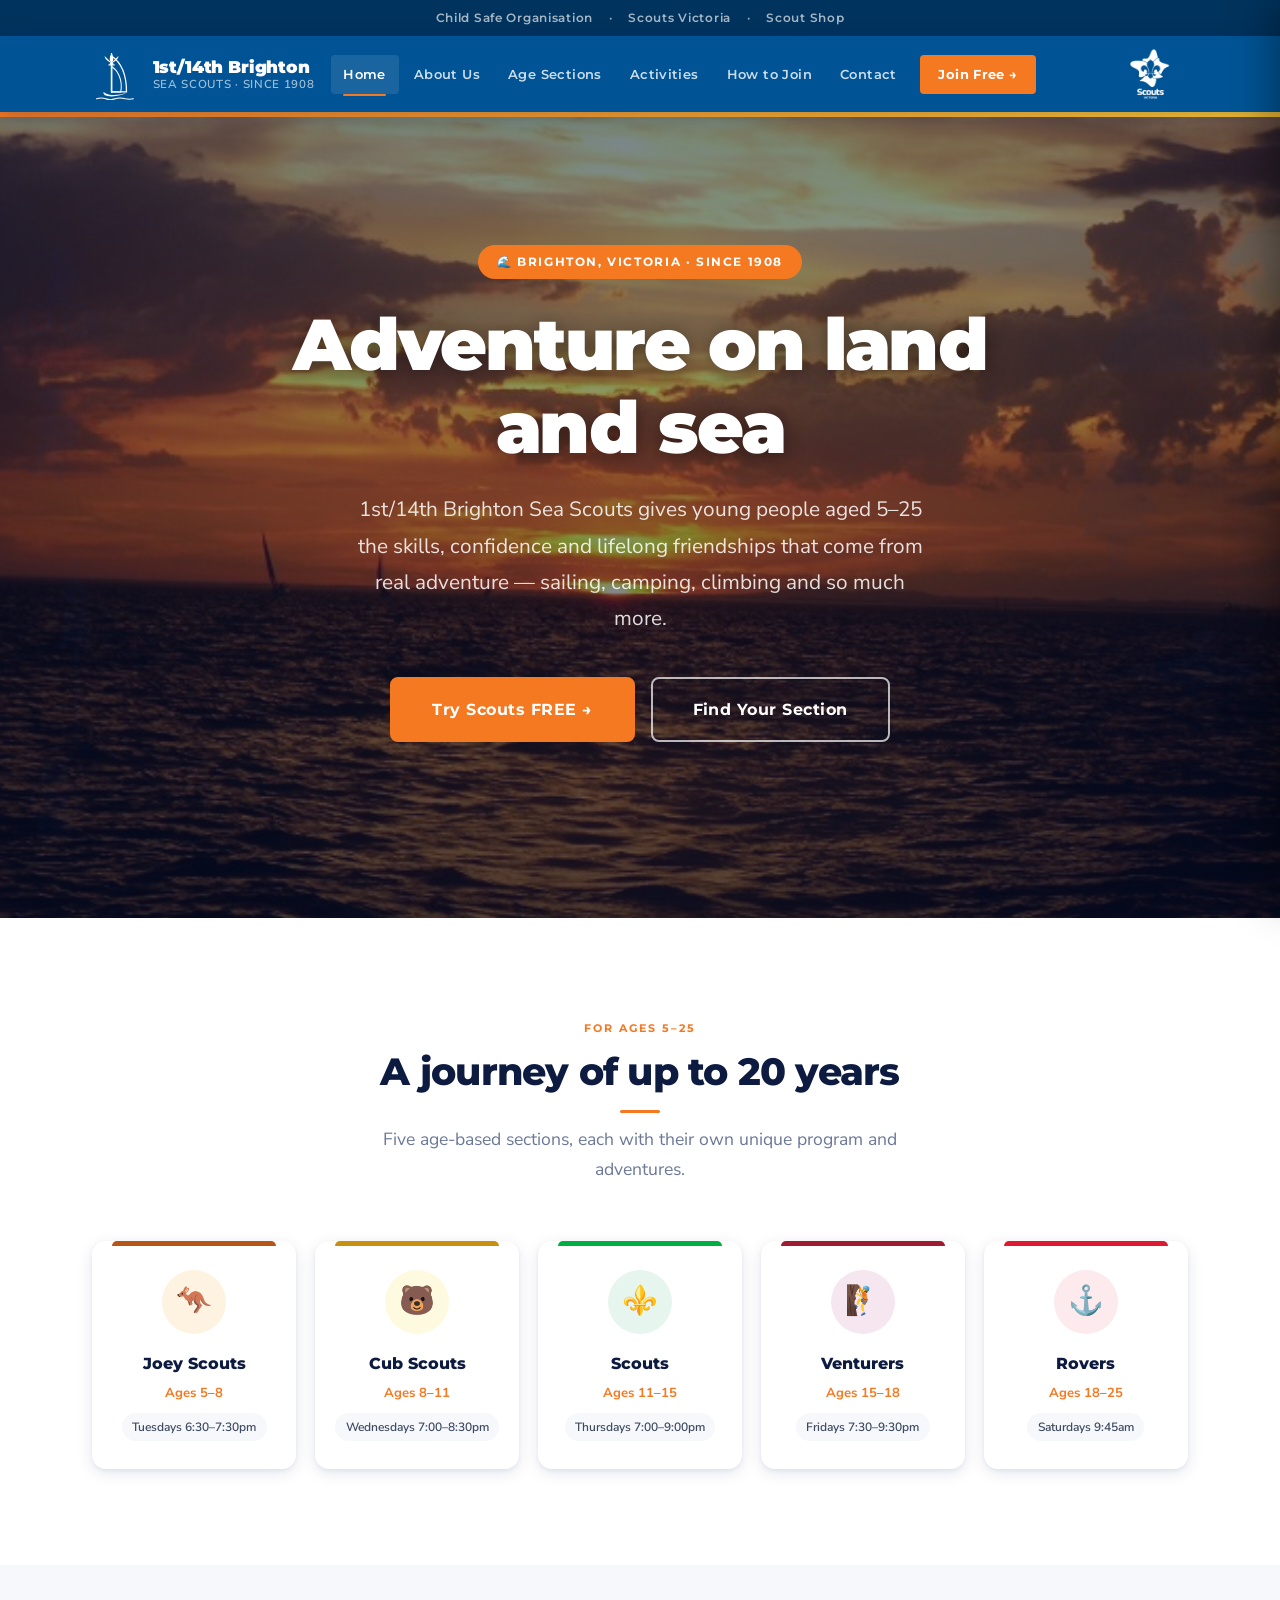
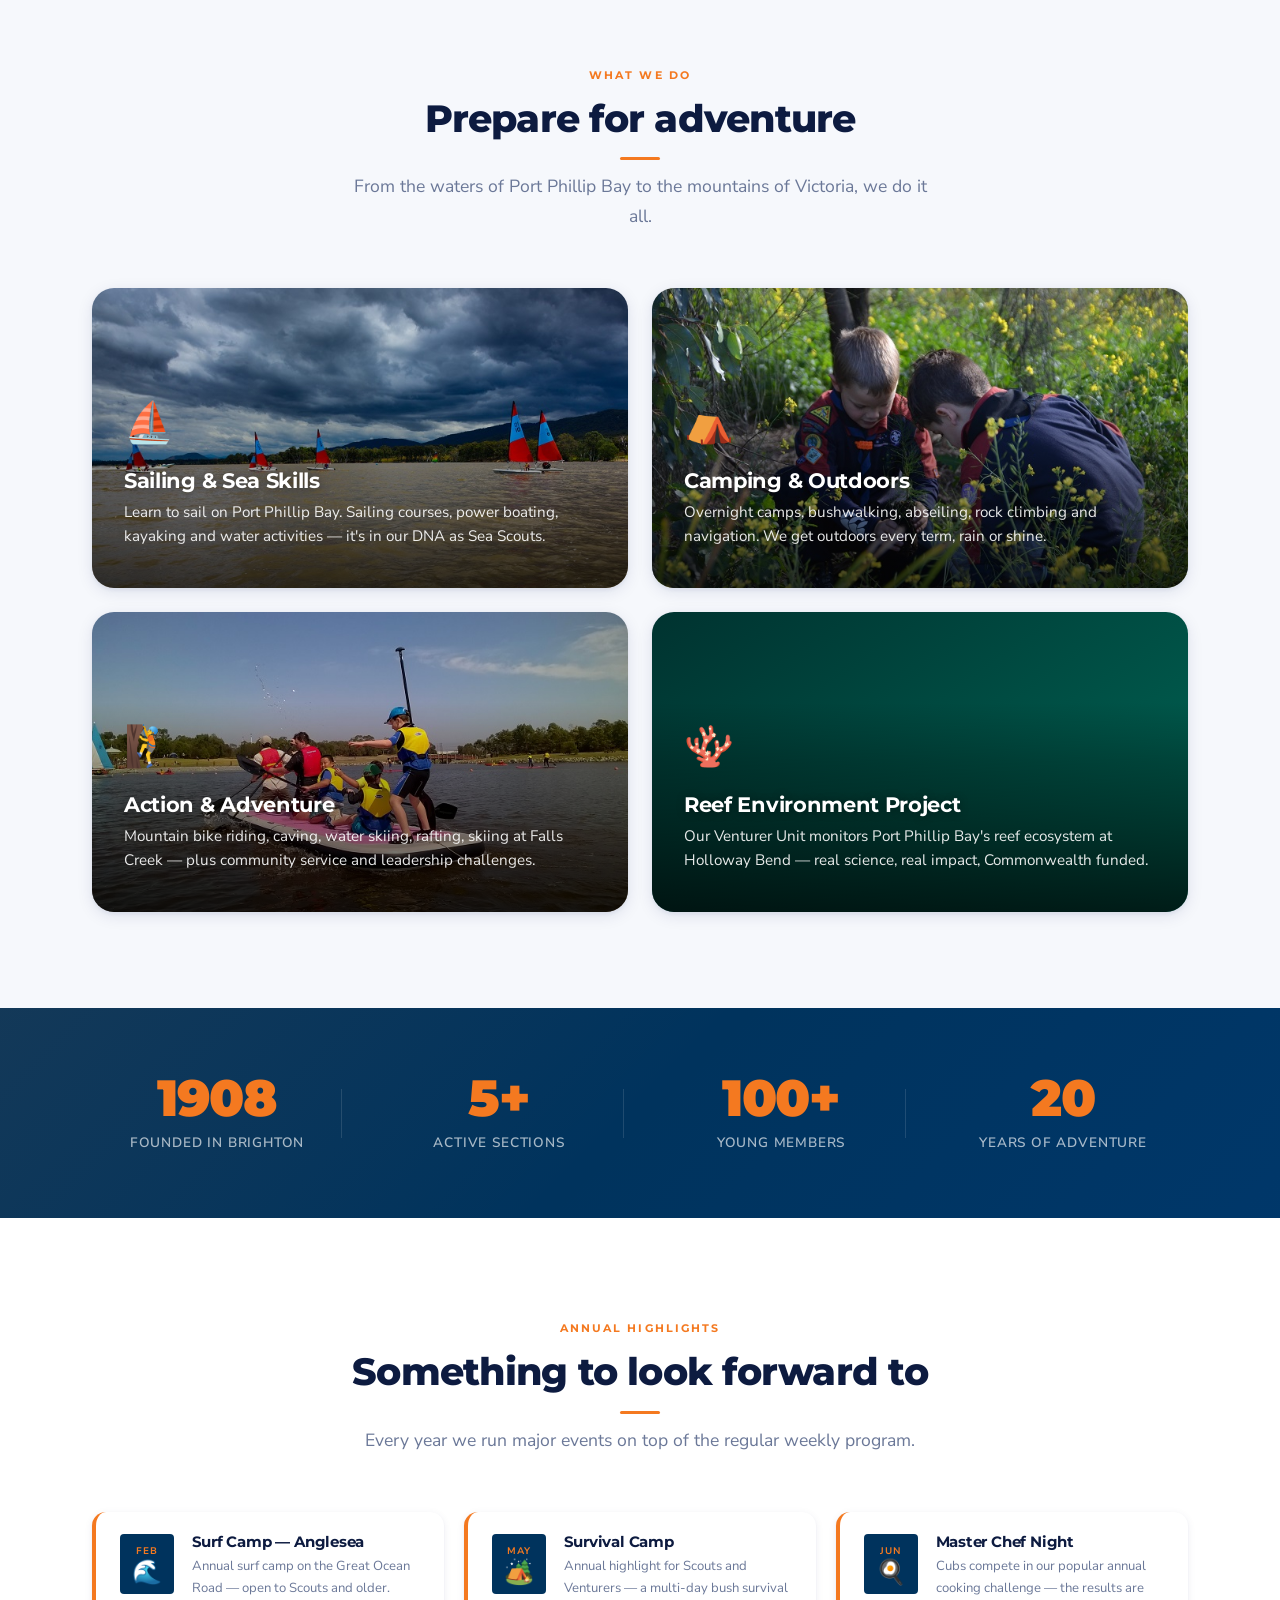
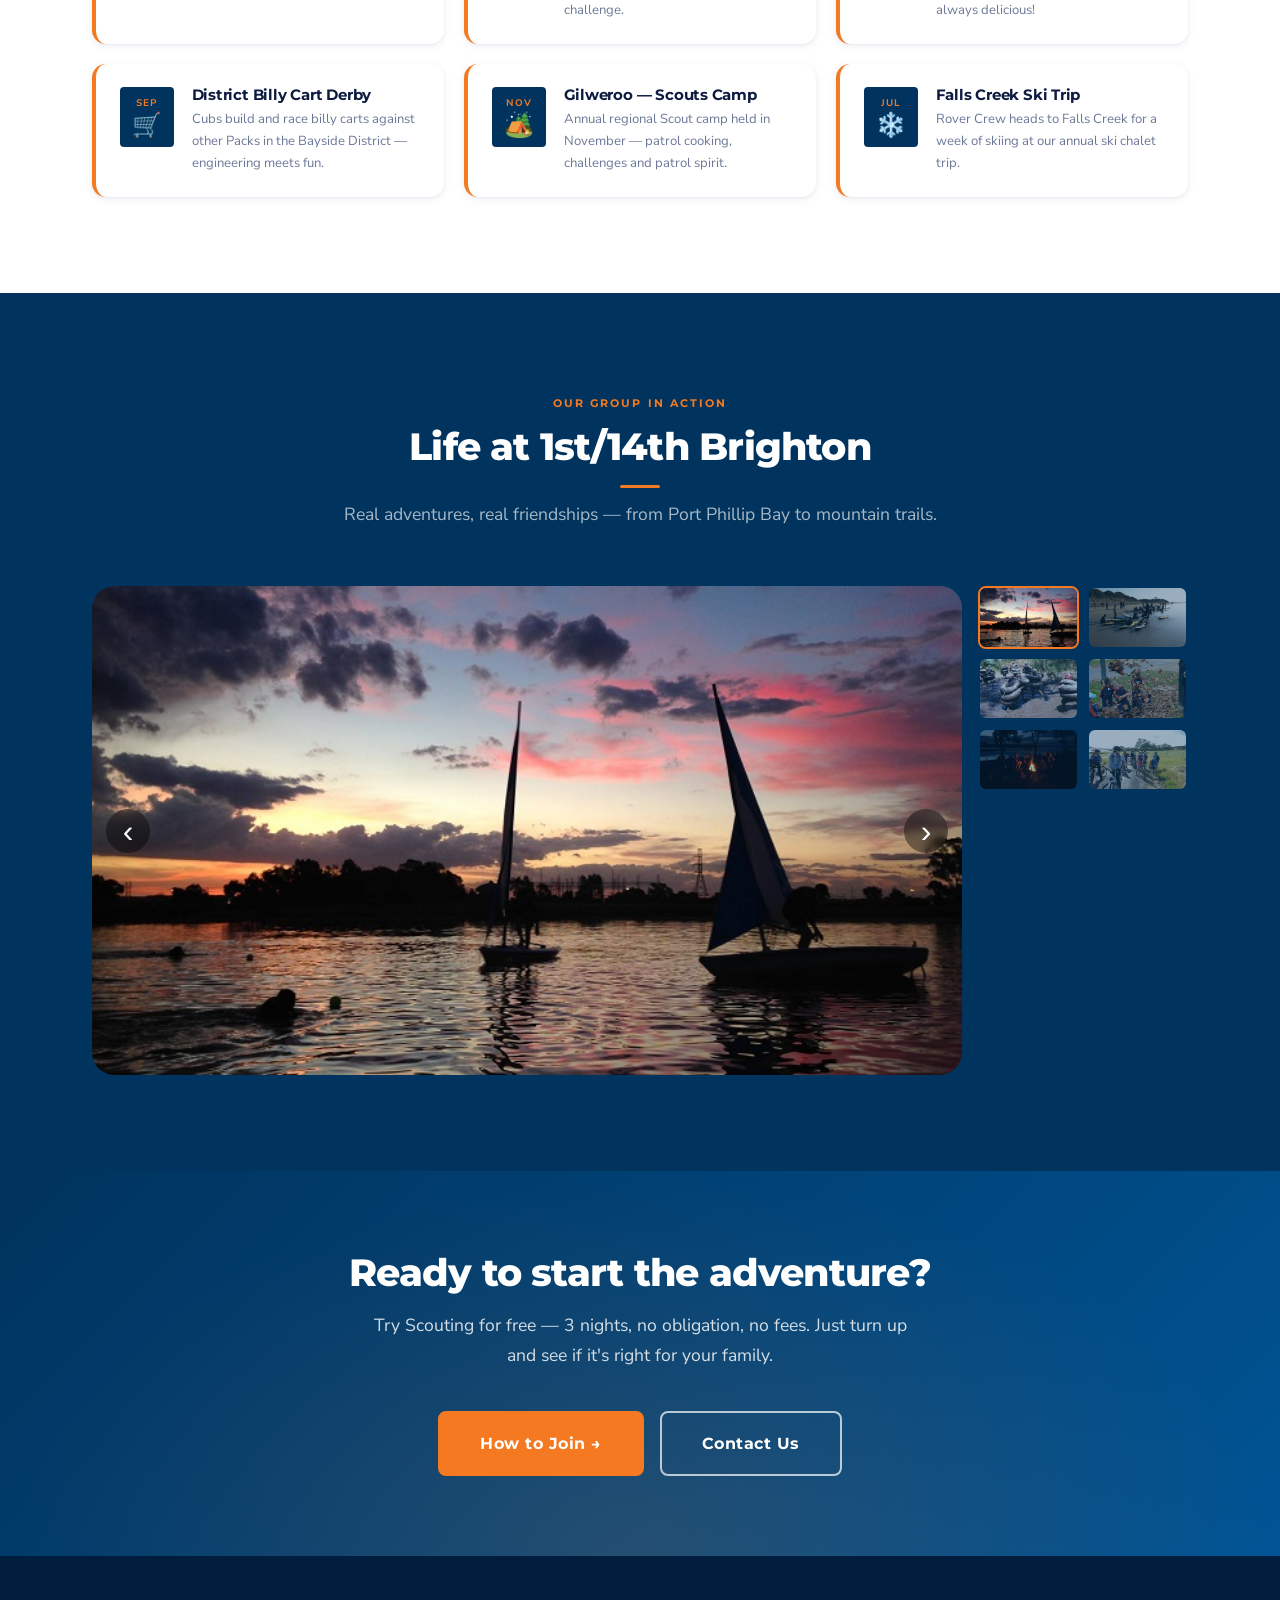
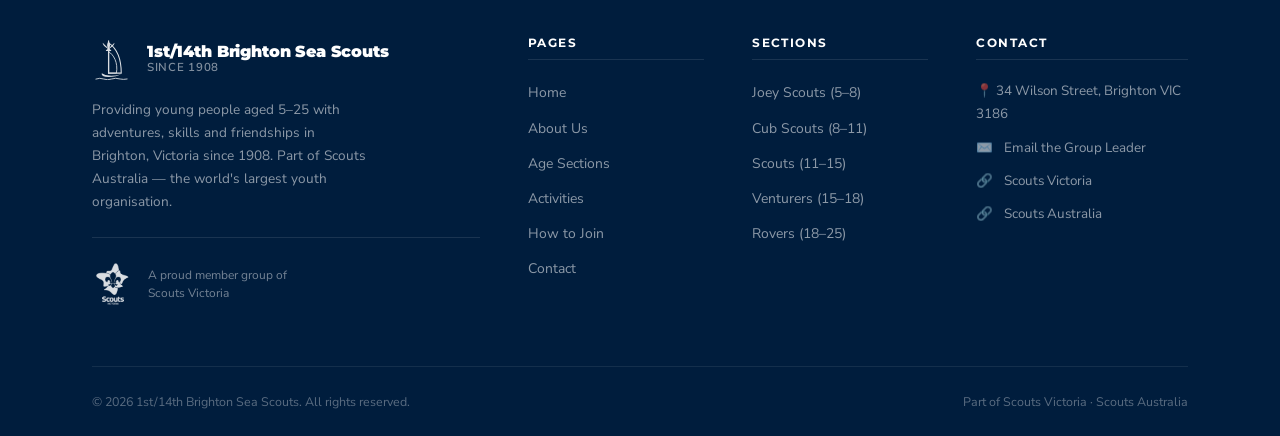
==== commit fa1efb00: "fix: remove all phone numbers and bare email addresses from public pages - Removed mobile number (04" ====
--- a/index.html
+++ b/index.html
@@ -466,8 +466,7 @@
         <div class="footer-col footer-contact">
           <h4>Contact</h4>
           <p>📍 34 Wilson Street, Brighton VIC 3186</p>
-          <p>📞 <a href="tel:0419893739">0419 893 739</a></p>
-          <p>✉️ <a href="mailto:<!-- ss:contact_email -->gl.1st-14thbrighton@scoutsvictoria.com.au<!-- /ss:contact_email -->">Email the Group Leader</a></p>
+          <p>✉️ <a href="contact.html#contact-form">Email the Group Leader</a></p>
           <p>🔗 <a href="https://scoutsvictoria.com.au" target="_blank" rel="noopener">Scouts Victoria</a></p>
           <p>🔗 <a href="https://scouts.com.au" target="_blank" rel="noopener">Scouts Australia</a></p>
         </div>
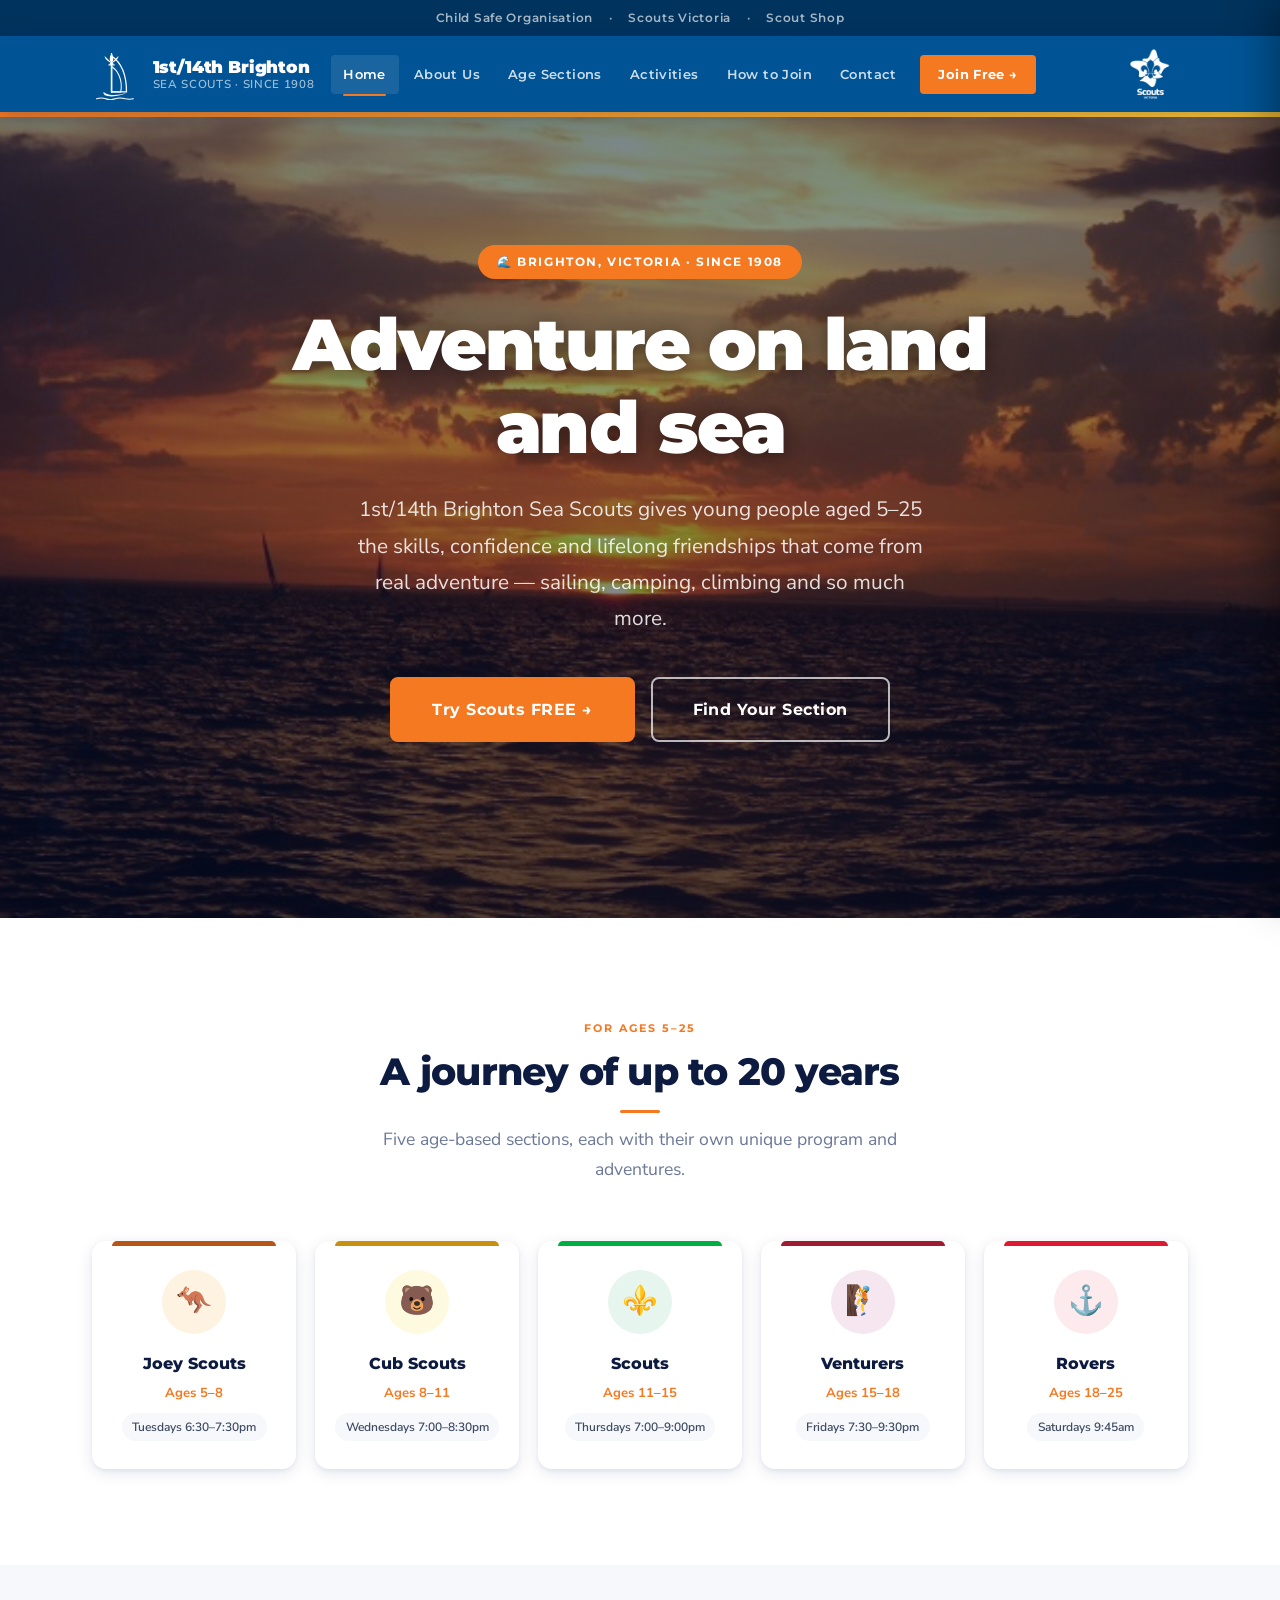
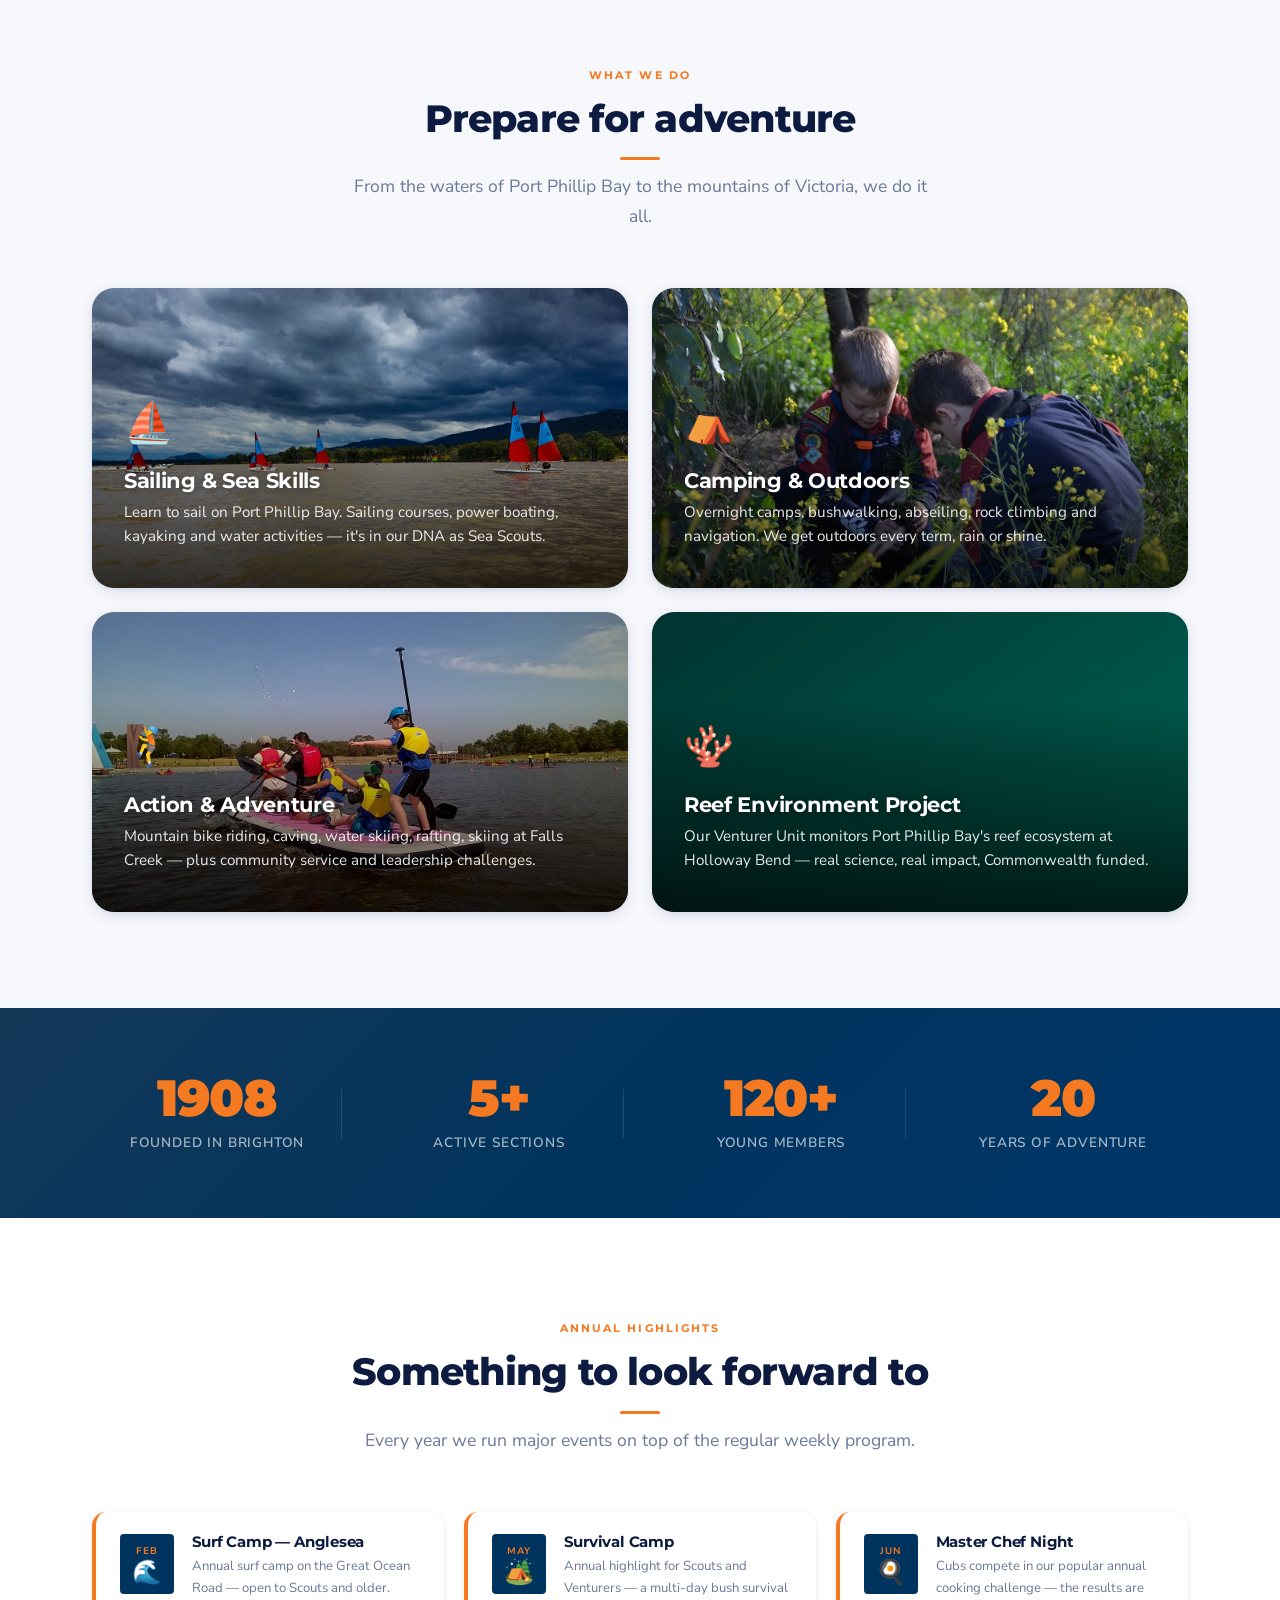
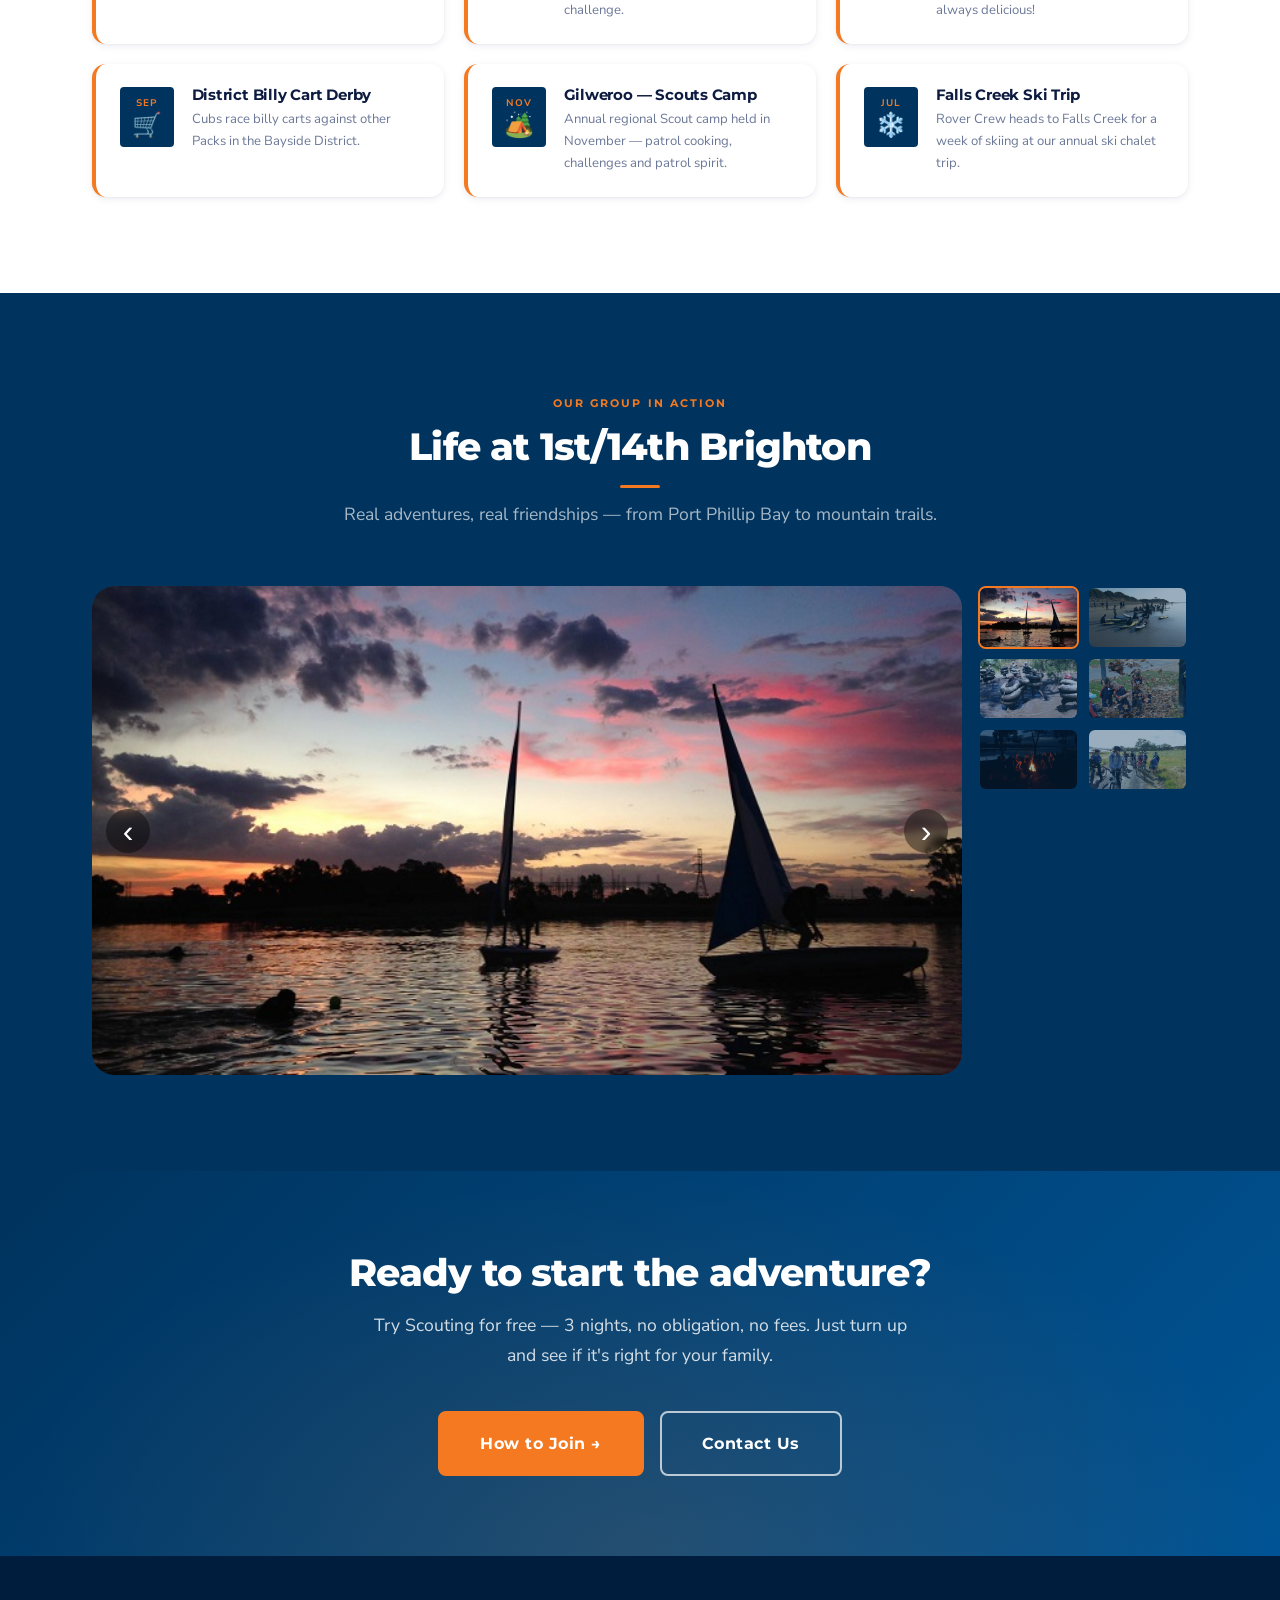
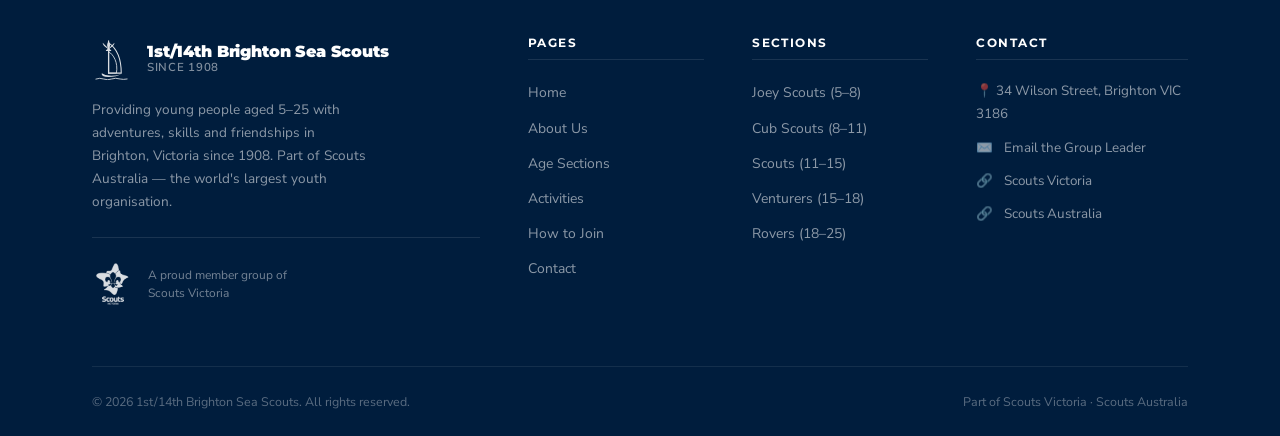
==== commit d26cdb8b: "Content corrections from Rachel's feedback - Uniform section: rewrite to reflect Group Scarf + colou" ====
--- a/index.html
+++ b/index.html
@@ -32,7 +32,7 @@
         <a href="sections.html">Age Sections</a>
         <a href="activities.html">Activities</a>
         <a href="join.html">How to Join</a>
-        <a href="contact.html">Contact</a>
+        <a href="contact.html#contact-form">Contact</a>
         <a href="contact.html#contact-form" class="nav-join-btn">Join Free →</a>
       </nav>
       <a href="https://scoutsvictoria.com.au" target="_blank" rel="noopener" class="vic-header-badge" title="A Scouts Victoria Group">
@@ -279,7 +279,7 @@
           <div class="stat-label">Active Sections</div>
         </div>
         <div>
-          <span class="stat-number">100+</span>
+          <span class="stat-number">120+</span>
           <div class="stat-label">Young Members</div>
         </div>
         <div>
@@ -338,7 +338,7 @@
           </div>
           <div class="event-info">
             <h4>District Billy Cart Derby</h4>
-            <p>Cubs build and race billy carts against other Packs in the Bayside District — engineering meets fun.</p>
+            <p>Cubs race billy carts against other Packs in the Bayside District.</p>
           </div>
         </div>
         <div class="event-card">
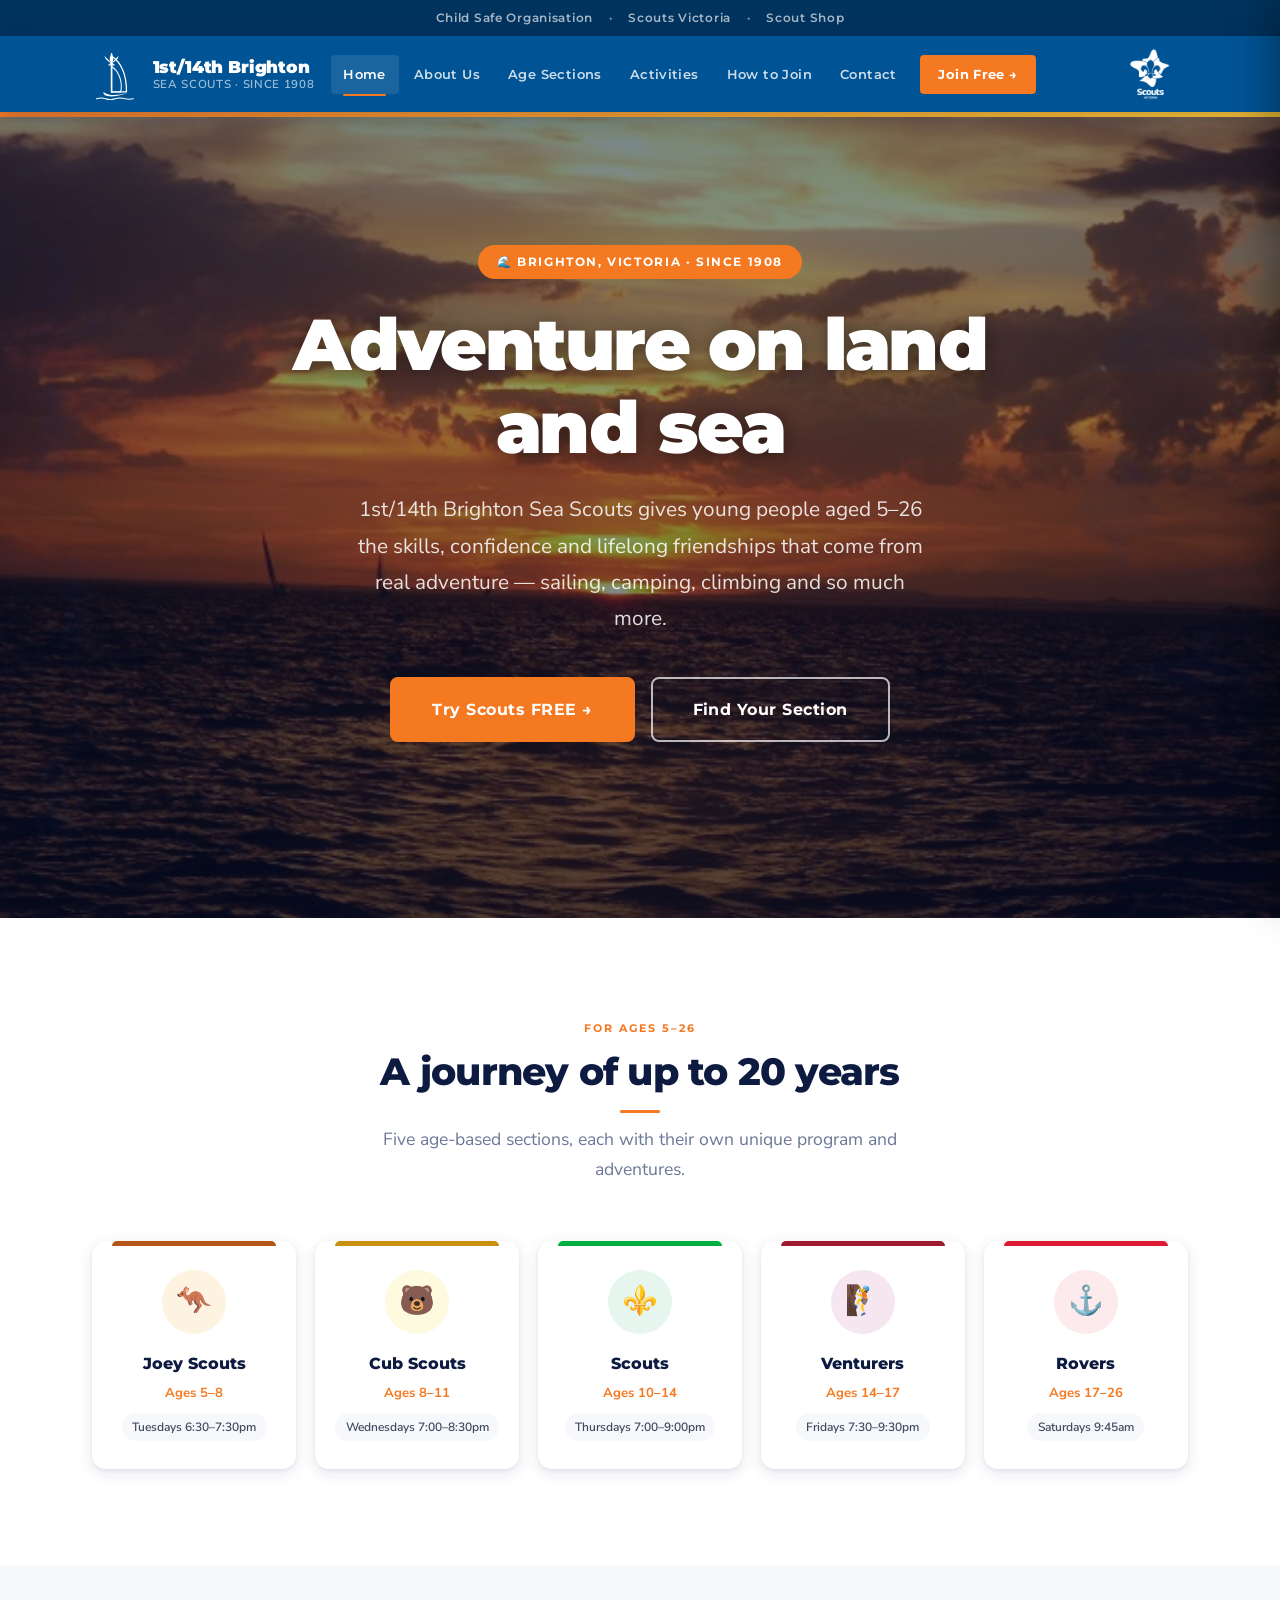
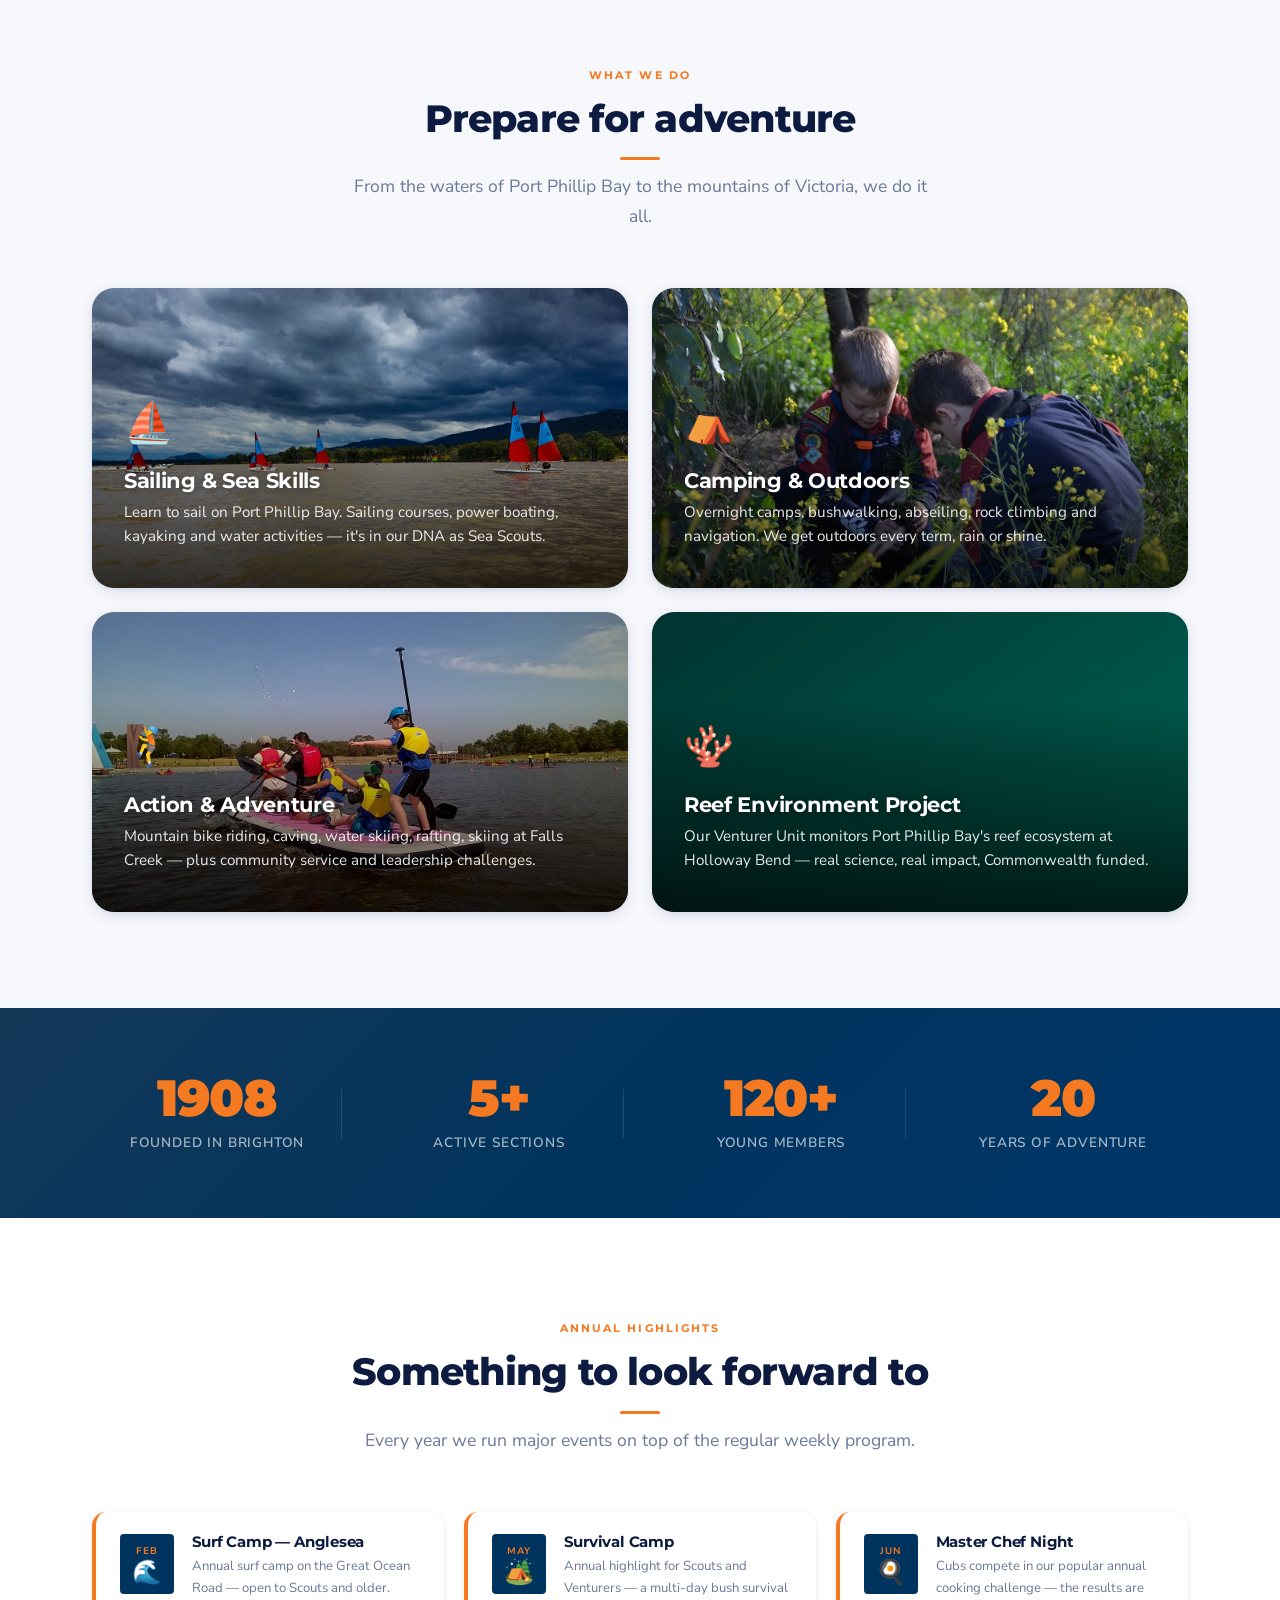
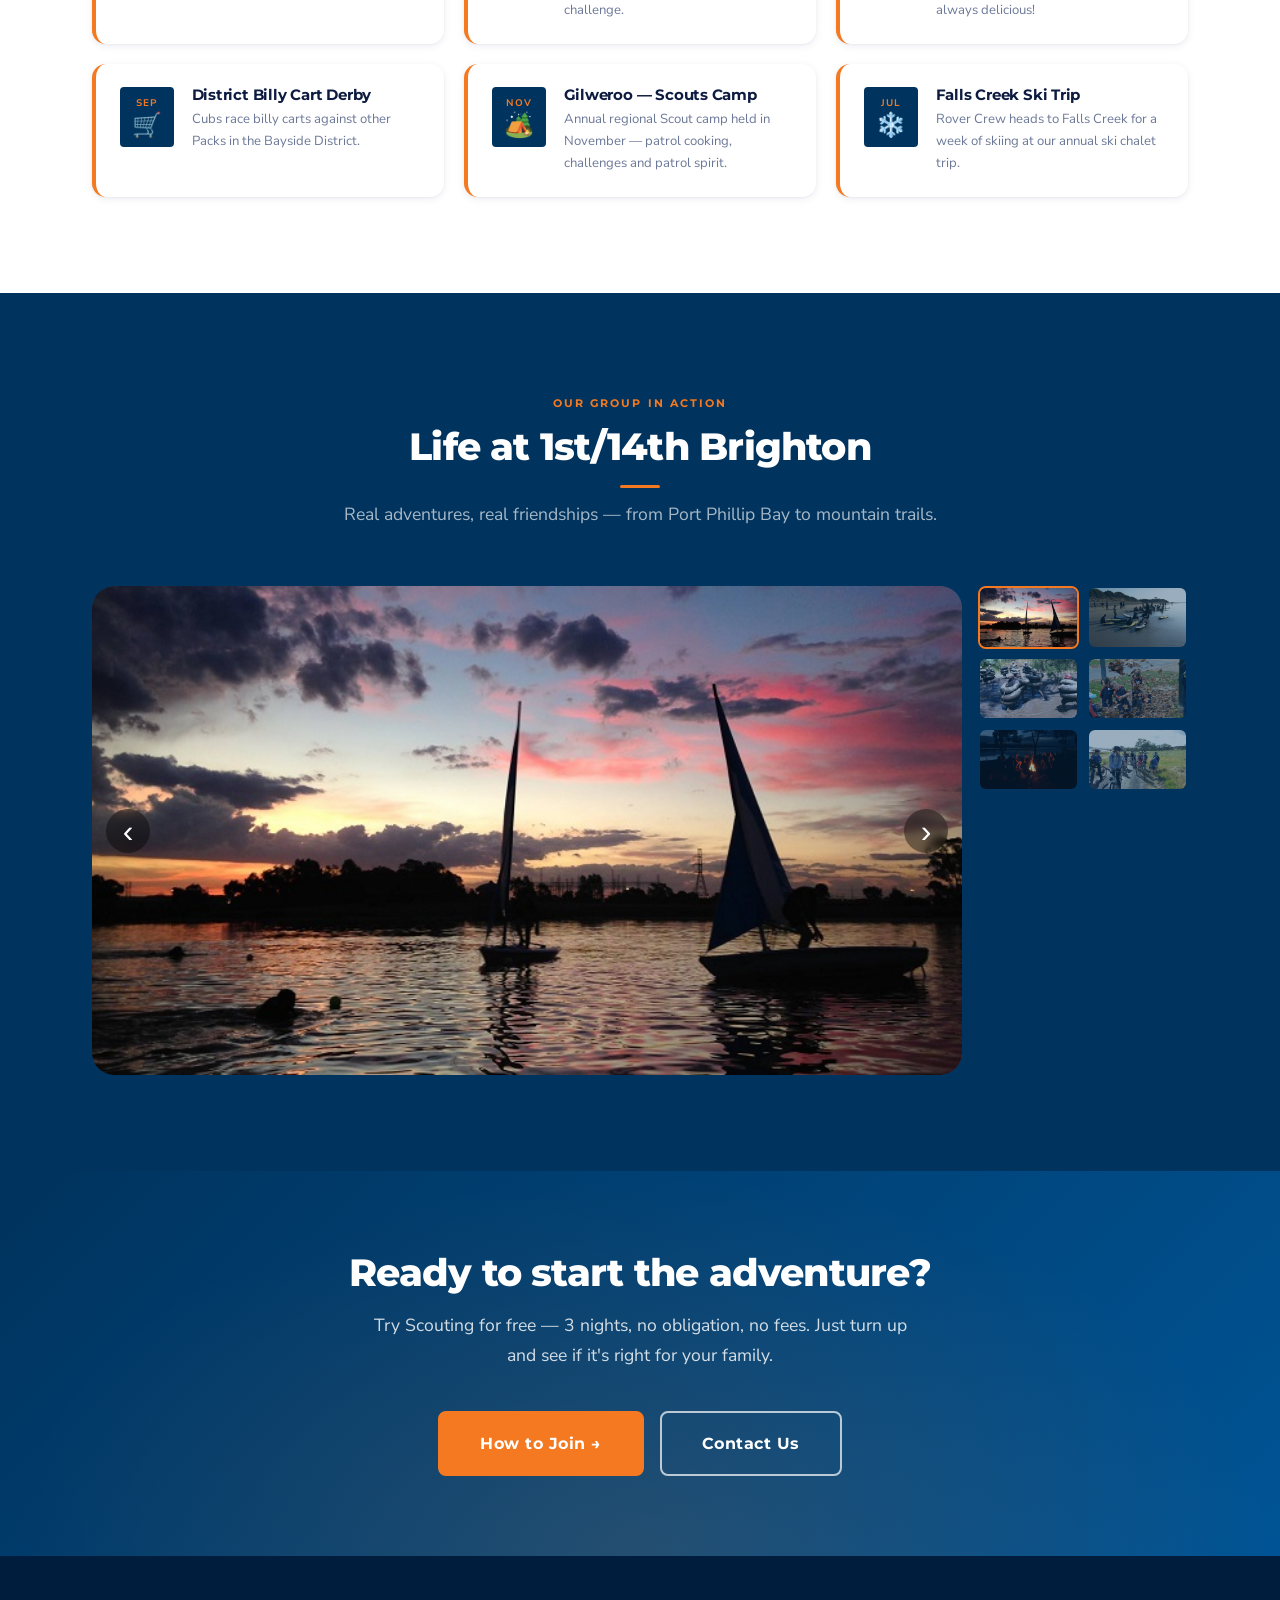
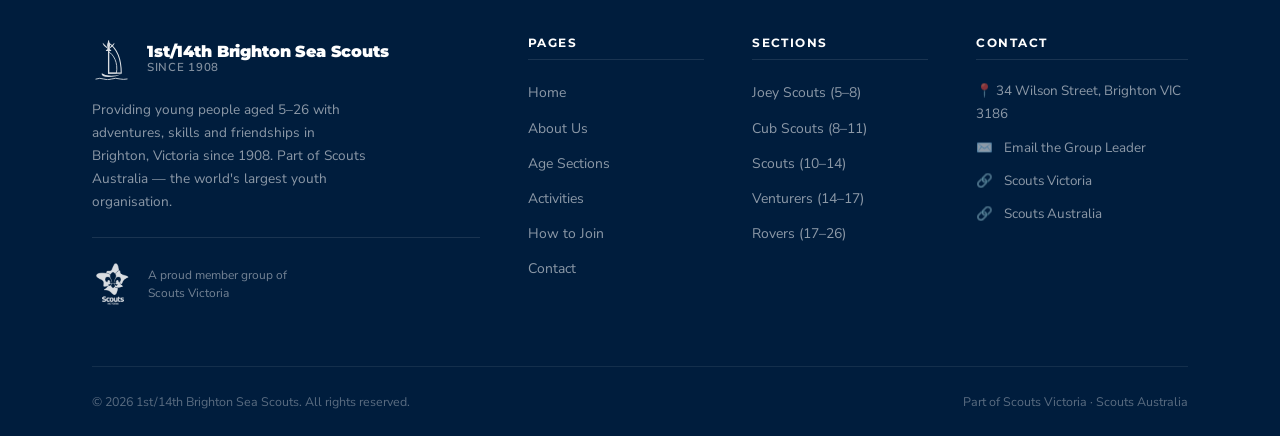
==== commit 1f2c8e9d: "Update age ranges site-wide to match contact form (Scouts 10-14, Venturers 14-17, Rovers 17-26, span" ====
--- a/index.html
+++ b/index.html
@@ -4,7 +4,7 @@
   <meta charset="UTF-8">
   <meta name="viewport" content="width=device-width, initial-scale=1.0">
   <title>1st/14th Brighton Sea Scouts — Adventure on Land and Sea</title>
-  <meta name="description" content="1st/14th Brighton Sea Scouts — offering young people aged 5–25 unforgettable adventures on land and sea since 1908. Serving the Brighton community in Melbourne, Victoria.">
+  <meta name="description" content="1st/14th Brighton Sea Scouts — offering young people aged 5–26 unforgettable adventures on land and sea since 1908. Serving the Brighton community in Melbourne, Victoria.">
   <link rel="stylesheet" href="style.css">
 </head>
 <body>
@@ -139,7 +139,7 @@
       <div class="hero-content">
         <span class="hero-eyebrow">🌊 Brighton, Victoria · Since 1908</span>
         <h1>Adventure on land<br>and sea</h1>
-        <p class="hero-lead">1st/14th Brighton Sea Scouts gives young people aged 5–25 the skills, confidence and lifelong friendships that come from real adventure — sailing, camping, climbing and so much more.</p>
+        <p class="hero-lead">1st/14th Brighton Sea Scouts gives young people aged 5–26 the skills, confidence and lifelong friendships that come from real adventure — sailing, camping, climbing and so much more.</p>
         <div class="hero-cta">
           <a href="join.html" class="btn btn-orange btn-lg">Try Scouts FREE →</a>
           <a href="sections.html" class="btn btn-outline-white btn-lg">Find Your Section</a>
@@ -190,7 +190,7 @@
   <section class="section section-white">
     <div class="container">
       <div class="section-header text-center">
-        <span class="section-label">For ages 5–25</span>
+        <span class="section-label">For ages 5–26</span>
         <h2 class="section-title">A journey of up to 20 years</h2>
         <p class="section-subtitle">Five age-based sections, each with their own unique program and adventures.</p>
       </div>
@@ -210,19 +210,19 @@
         <a href="sections.html#scouts" class="age-card scouts" style="text-decoration:none;">
           <div class="age-icon">⚜️</div>
           <div class="age-name">Scouts</div>
-          <div class="age-range">Ages 11–15</div>
+          <div class="age-range">Ages 10–14</div>
           <div class="age-day"><!-- ss:meeting_time_scouts -->Thursdays 7:00–9:00pm<!-- /ss:meeting_time_scouts --></div>
         </a>
         <a href="sections.html#venturers" class="age-card venturers" style="text-decoration:none;">
           <div class="age-icon">🧗</div>
           <div class="age-name">Venturers</div>
-          <div class="age-range">Ages 15–18</div>
+          <div class="age-range">Ages 14–17</div>
           <div class="age-day"><!-- ss:meeting_time_venturers -->Fridays 7:30–9:30pm<!-- /ss:meeting_time_venturers --></div>
         </a>
         <a href="sections.html#rovers" class="age-card rovers" style="text-decoration:none;">
           <div class="age-icon">⚓</div>
           <div class="age-name">Rovers</div>
-          <div class="age-range">Ages 18–25</div>
+          <div class="age-range">Ages 17–26</div>
           <div class="age-day"><!-- ss:meeting_time_rovers -->Saturdays 9:45am<!-- /ss:meeting_time_rovers --></div>
         </a>
       </div>
@@ -434,7 +434,7 @@
               <span class="group-sub">Since 1908</span>
             </div>
           </div>
-          <p class="footer-desc">Providing young people aged 5–25 with adventures, skills and friendships in Brighton, Victoria since 1908. Part of Scouts Australia — the world's largest youth organisation.</p>
+          <p class="footer-desc">Providing young people aged 5–26 with adventures, skills and friendships in Brighton, Victoria since 1908. Part of Scouts Australia — the world's largest youth organisation.</p>
           <div class="footer-vic-affiliation">
             <a href="https://scoutsvictoria.com.au" target="_blank" rel="noopener">
               <img src="images/scouts-vic-logo-white.png" alt="Scouts Victoria">
@@ -458,9 +458,9 @@
           <ul>
             <li><a href="sections.html#joeys">Joey Scouts (5–8)</a></li>
             <li><a href="sections.html#cubs">Cub Scouts (8–11)</a></li>
-            <li><a href="sections.html#scouts">Scouts (11–15)</a></li>
-            <li><a href="sections.html#venturers">Venturers (15–18)</a></li>
-            <li><a href="sections.html#rovers">Rovers (18–25)</a></li>
+            <li><a href="sections.html#scouts">Scouts (10–14)</a></li>
+            <li><a href="sections.html#venturers">Venturers (14–17)</a></li>
+            <li><a href="sections.html#rovers">Rovers (17–26)</a></li>
           </ul>
         </div>
         <div class="footer-col footer-contact">
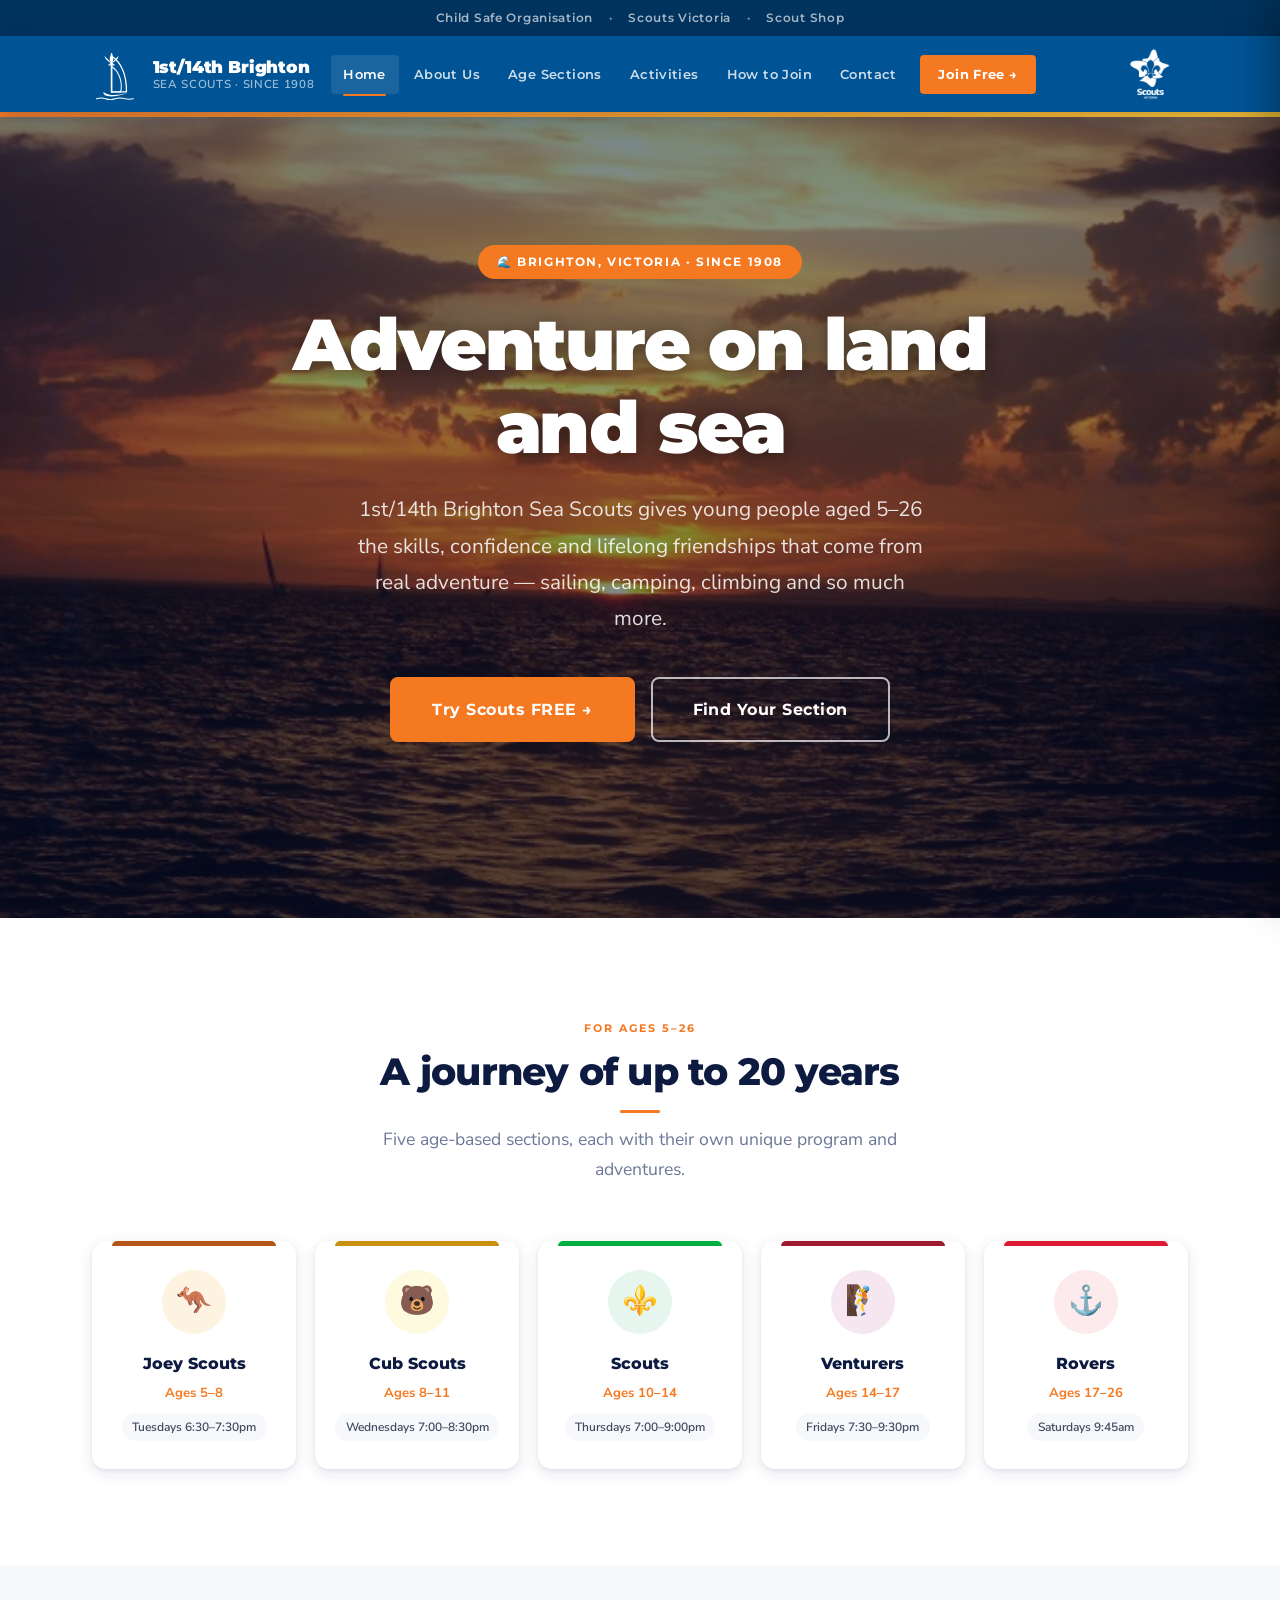
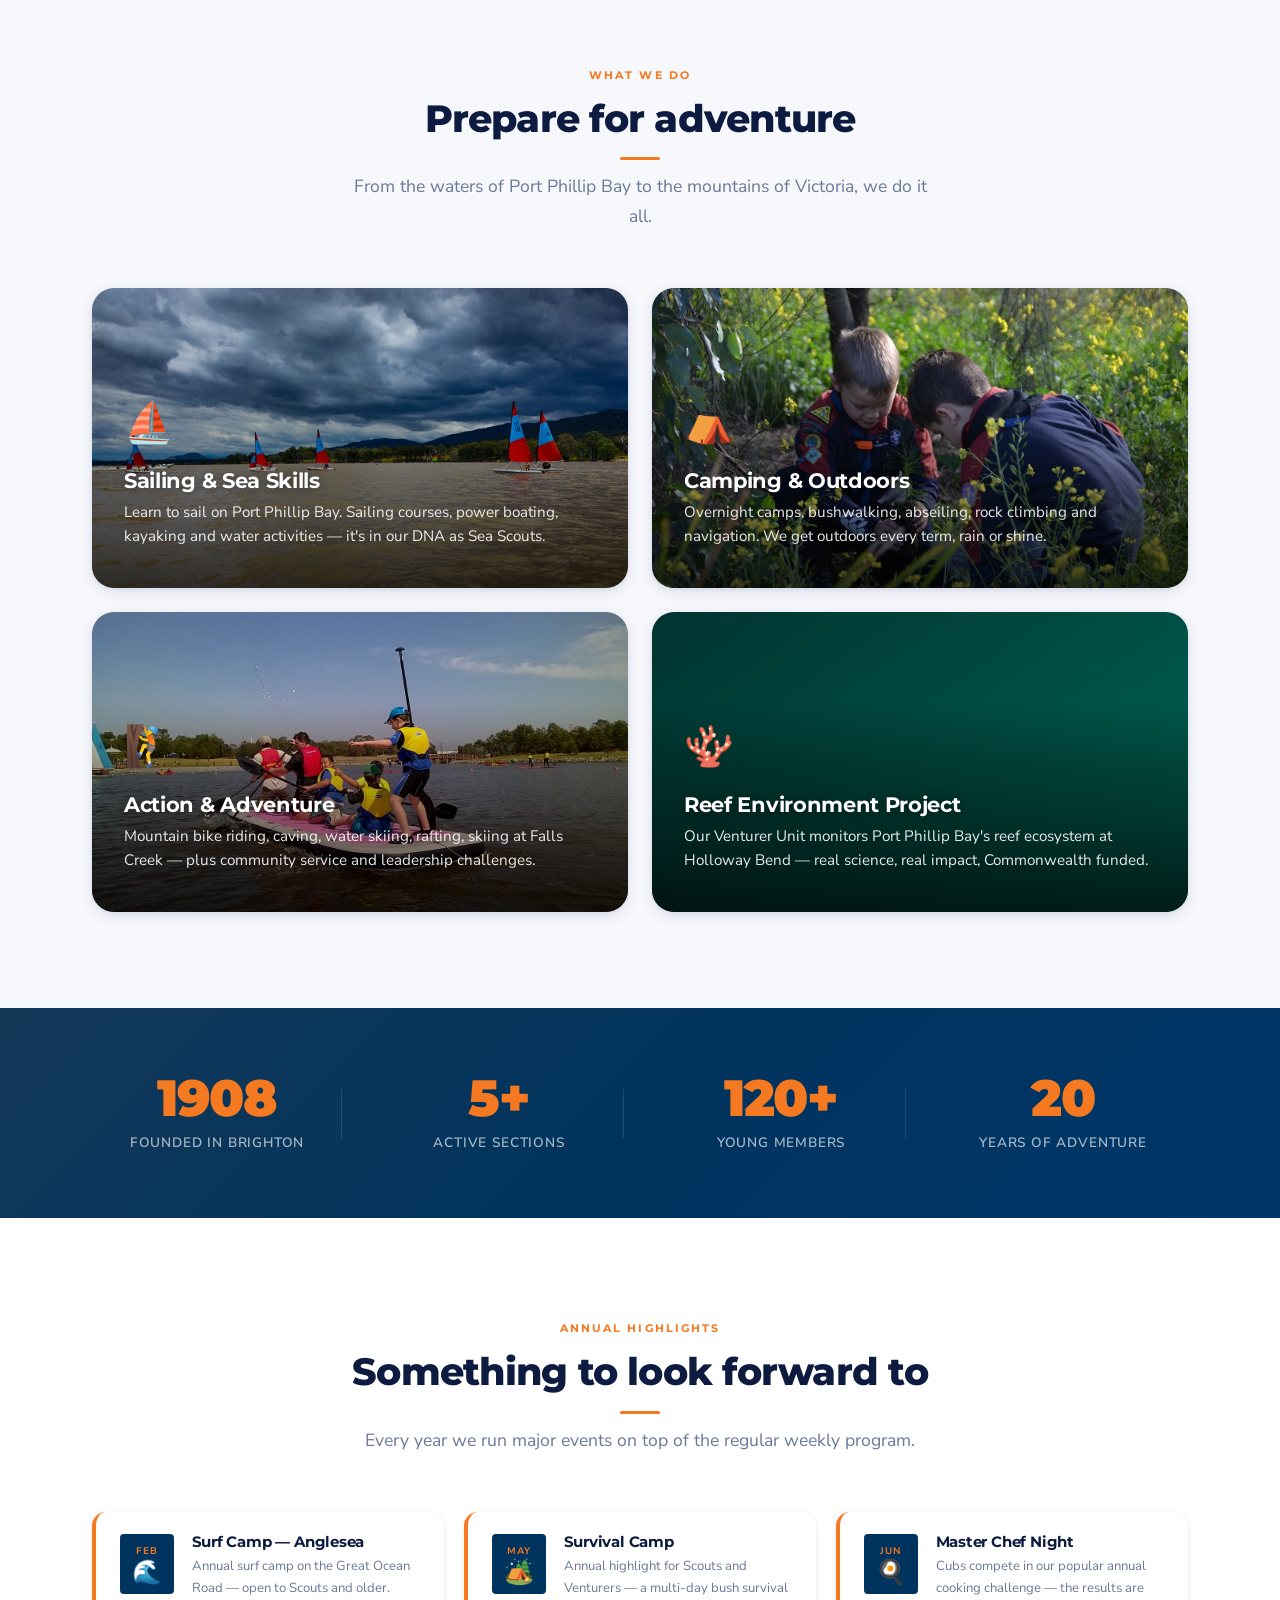
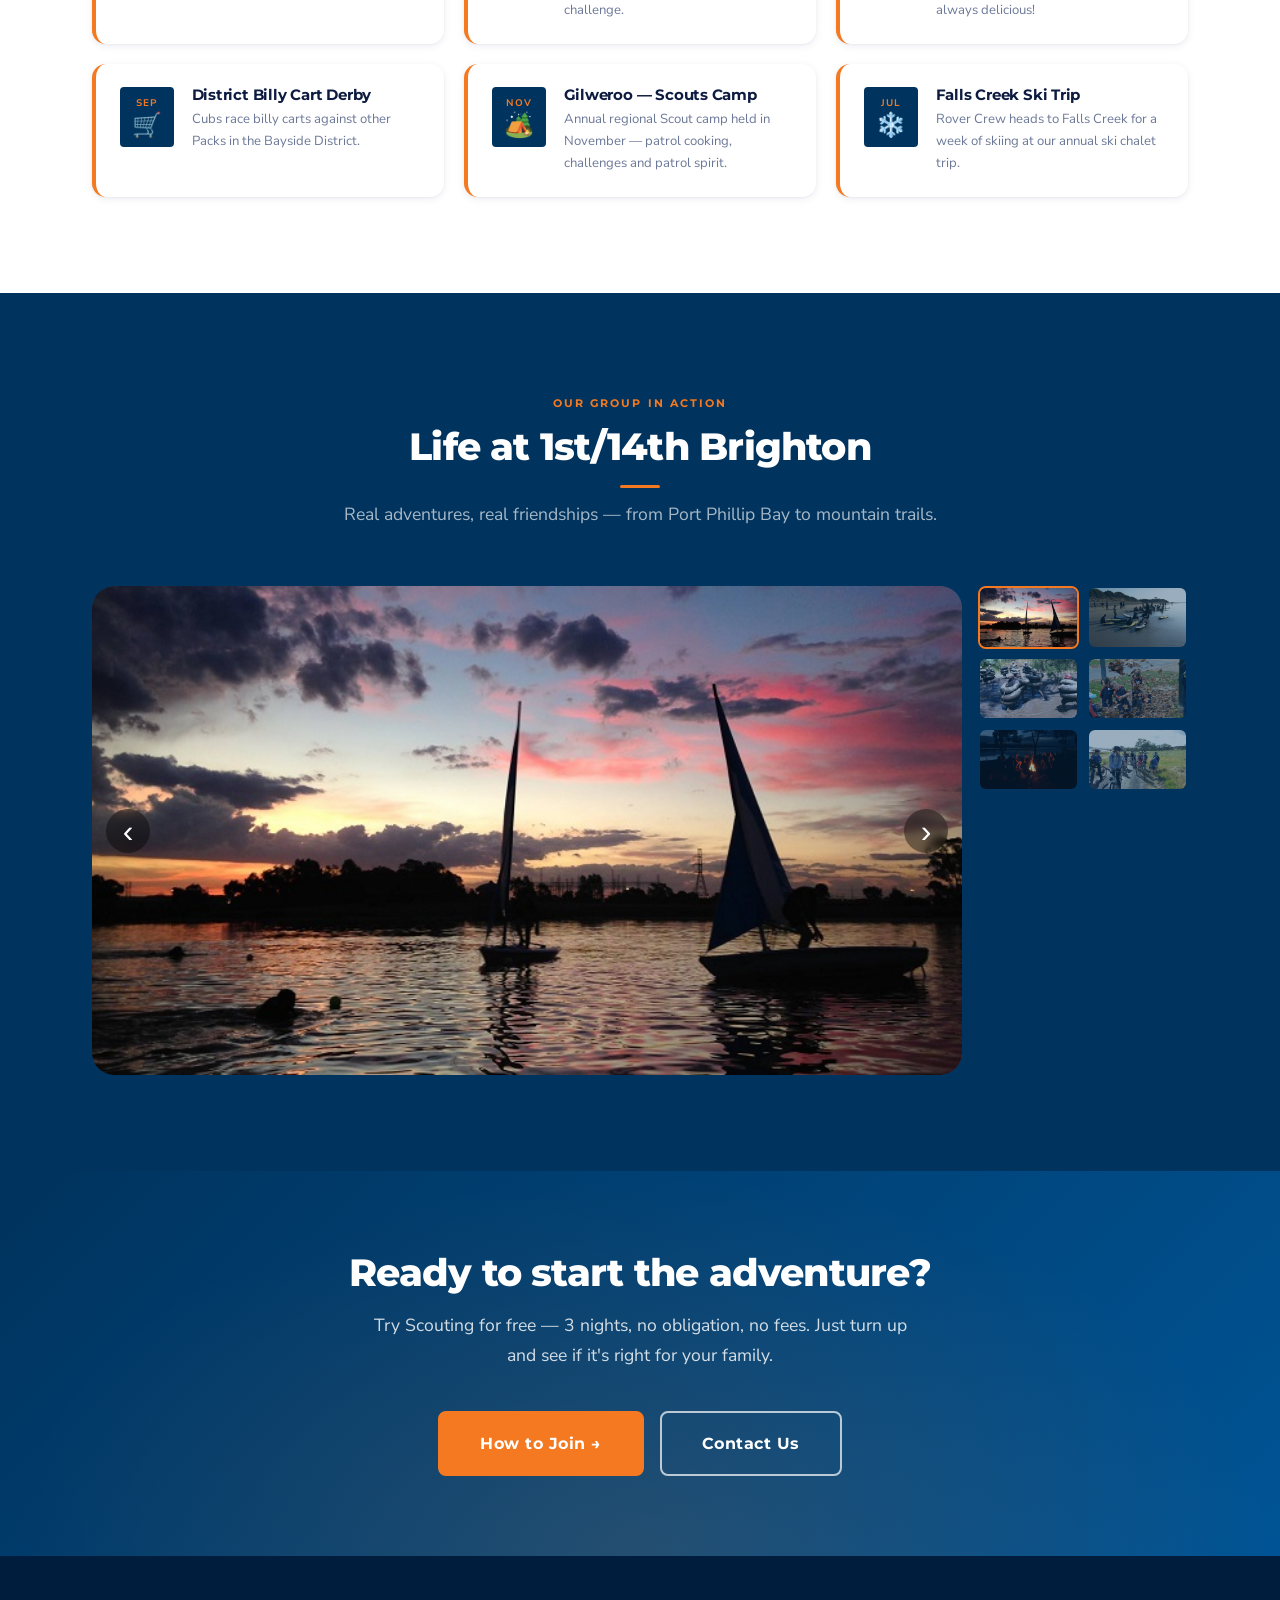
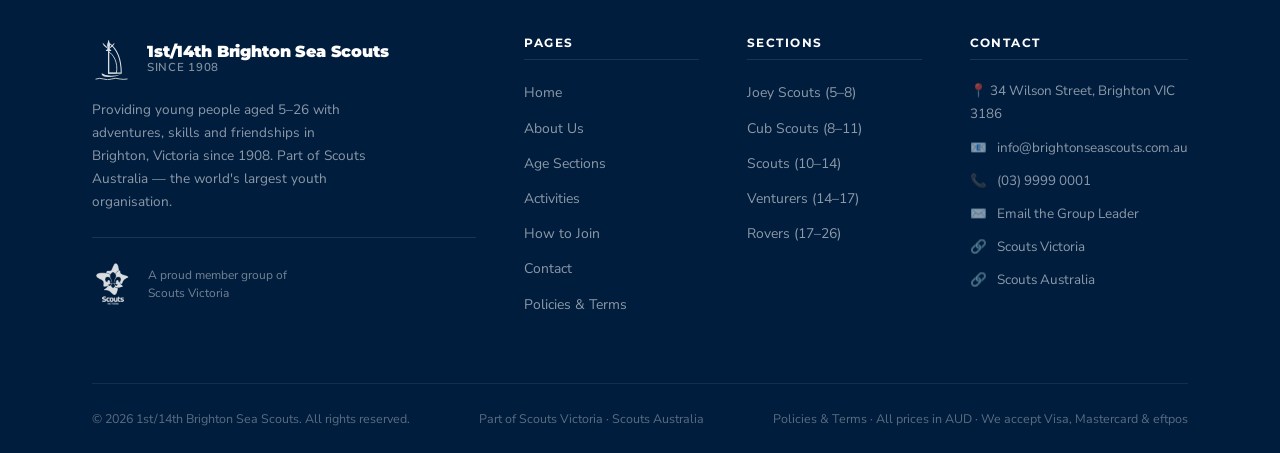
==== commit 09f49959: "feat: Westpac eCommerce compliance — policies page, AUD currency, card logos, contact info, refund p" ====
--- a/index.html
+++ b/index.html
@@ -451,6 +451,7 @@
             <li><a href="activities.html">Activities</a></li>
             <li><a href="join.html">How to Join</a></li>
             <li><a href="contact.html">Contact</a></li>
+            <li><a href="policies.html">Policies &amp; Terms</a></li>
           </ul>
         </div>
         <div class="footer-col">
@@ -466,6 +467,8 @@
         <div class="footer-col footer-contact">
           <h4>Contact</h4>
           <p>📍 34 Wilson Street, Brighton VIC 3186</p>
+          <p>📧 <a href="mailto:info@brightonseascouts.com.au">info@brightonseascouts.com.au</a></p>
+          <p>📞 <a href="tel:+61399990001">(03) 9999 0001</a></p>
           <p>✉️ <a href="contact.html#contact-form">Email the Group Leader</a></p>
           <p>🔗 <a href="https://scoutsvictoria.com.au" target="_blank" rel="noopener">Scouts Victoria</a></p>
           <p>🔗 <a href="https://scouts.com.au" target="_blank" rel="noopener">Scouts Australia</a></p>
@@ -474,6 +477,7 @@
       <div class="footer-bottom">
         <span>© 2026 1st/14th Brighton Sea Scouts. All rights reserved.</span>
         <span>Part of <a href="https://scoutsvictoria.com.au" target="_blank" rel="noopener">Scouts Victoria</a> · <a href="https://scouts.com.au" target="_blank" rel="noopener">Scouts Australia</a></span>
+        <span><a href="policies.html">Policies &amp; Terms</a> · All prices in AUD · We accept Visa, Mastercard &amp; eftpos</span>
       </div>
     </div>
   </footer>
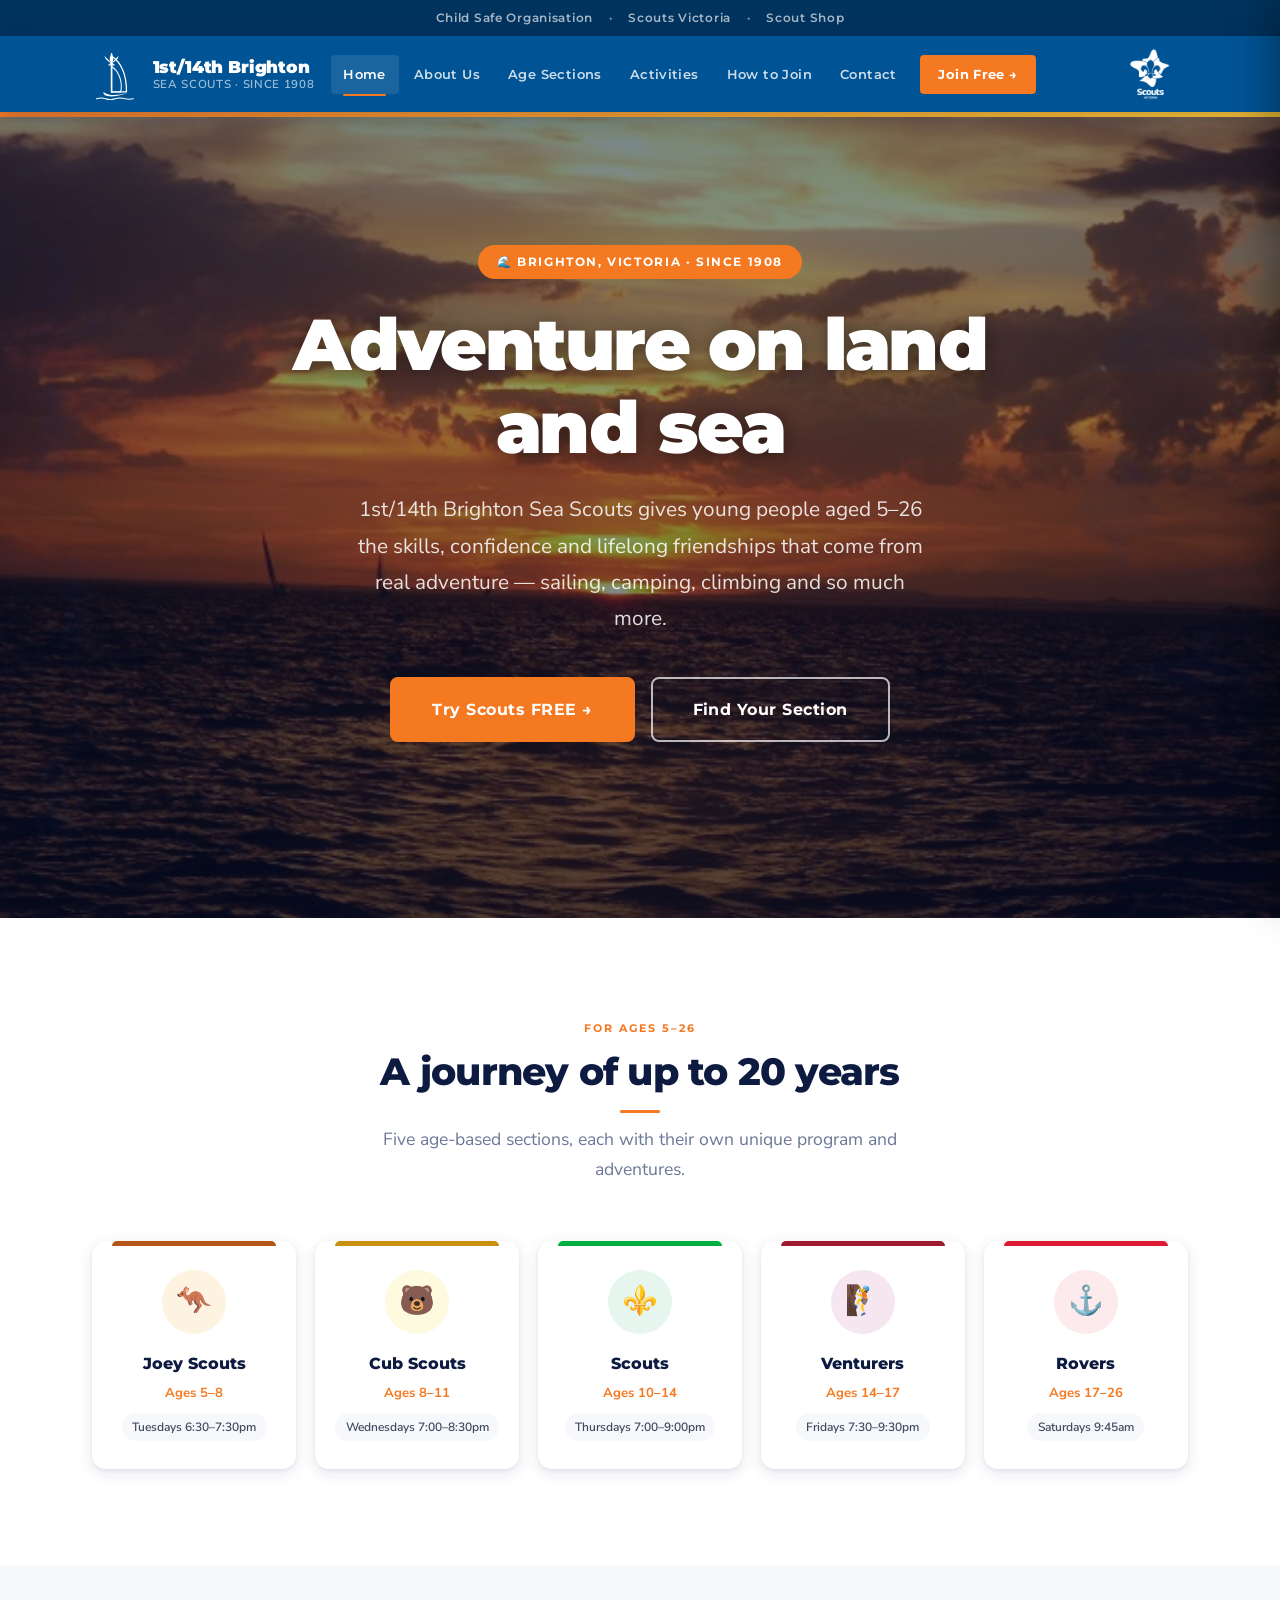
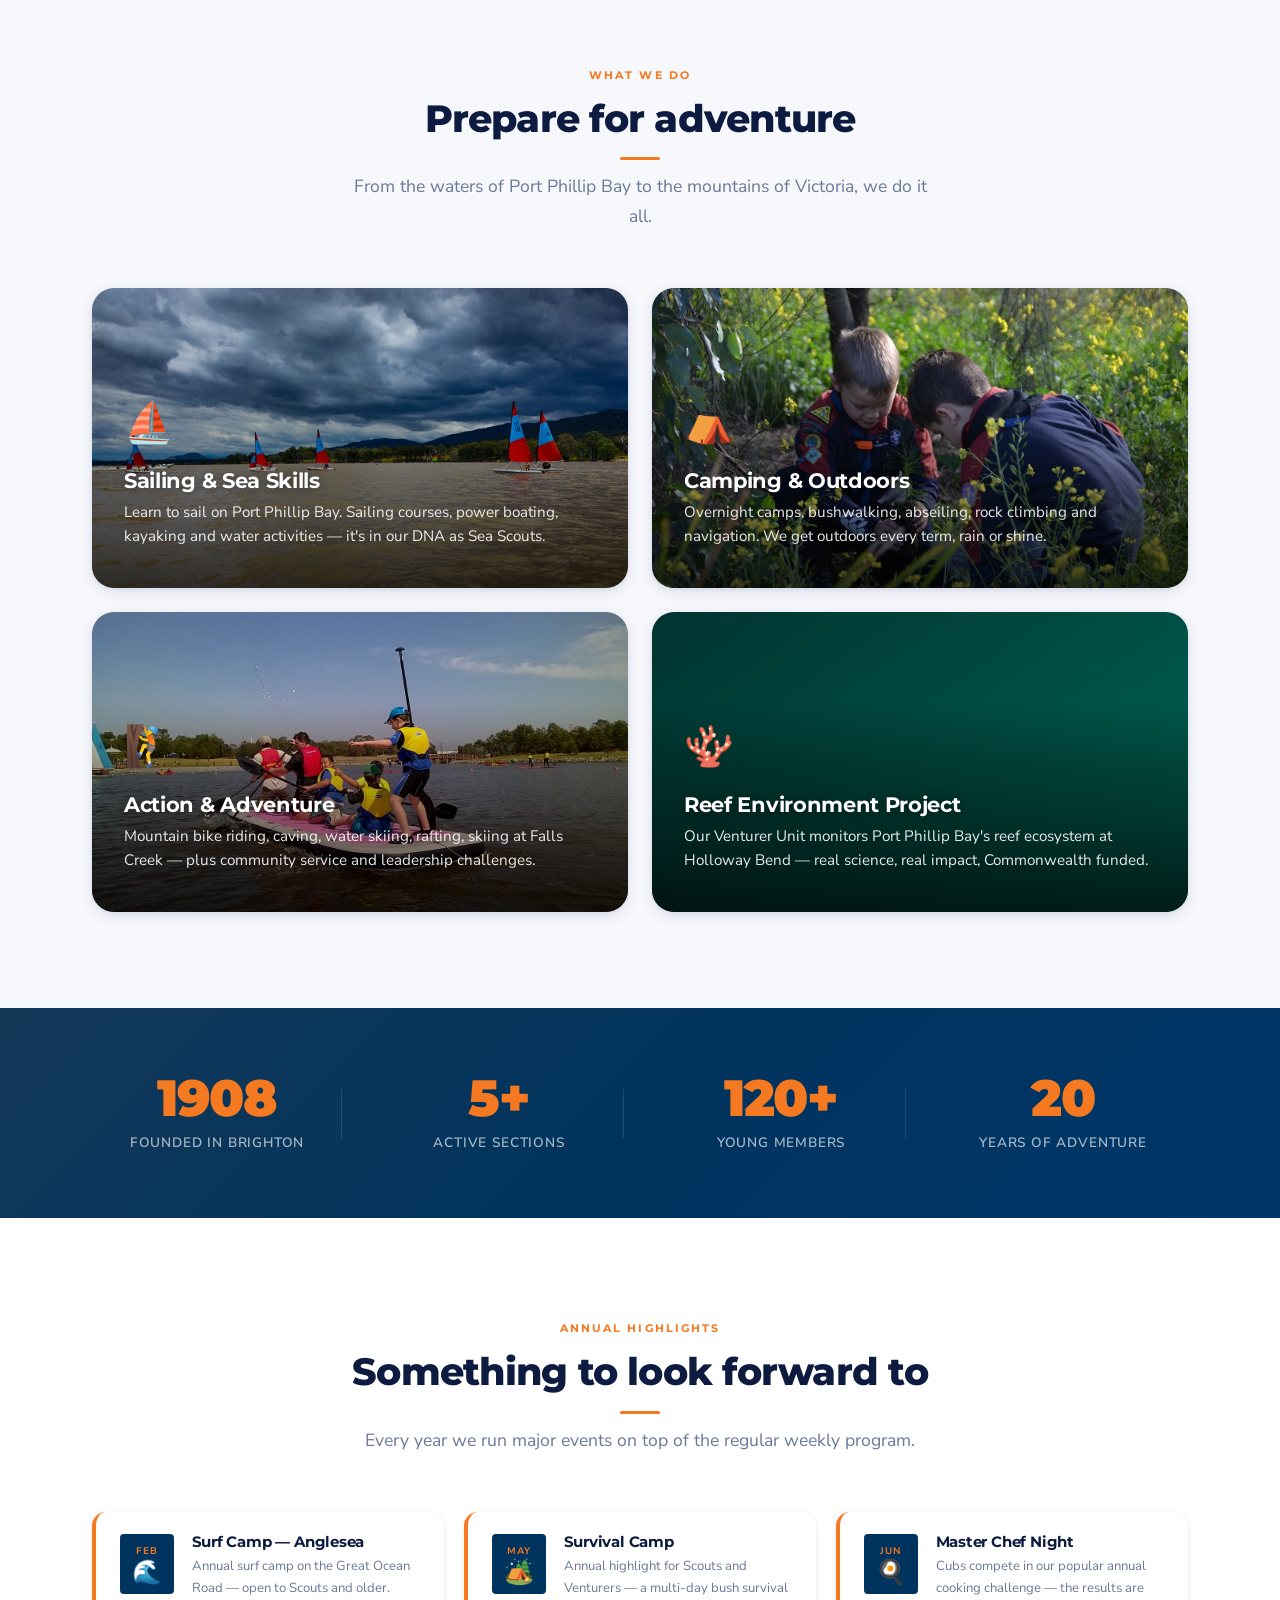
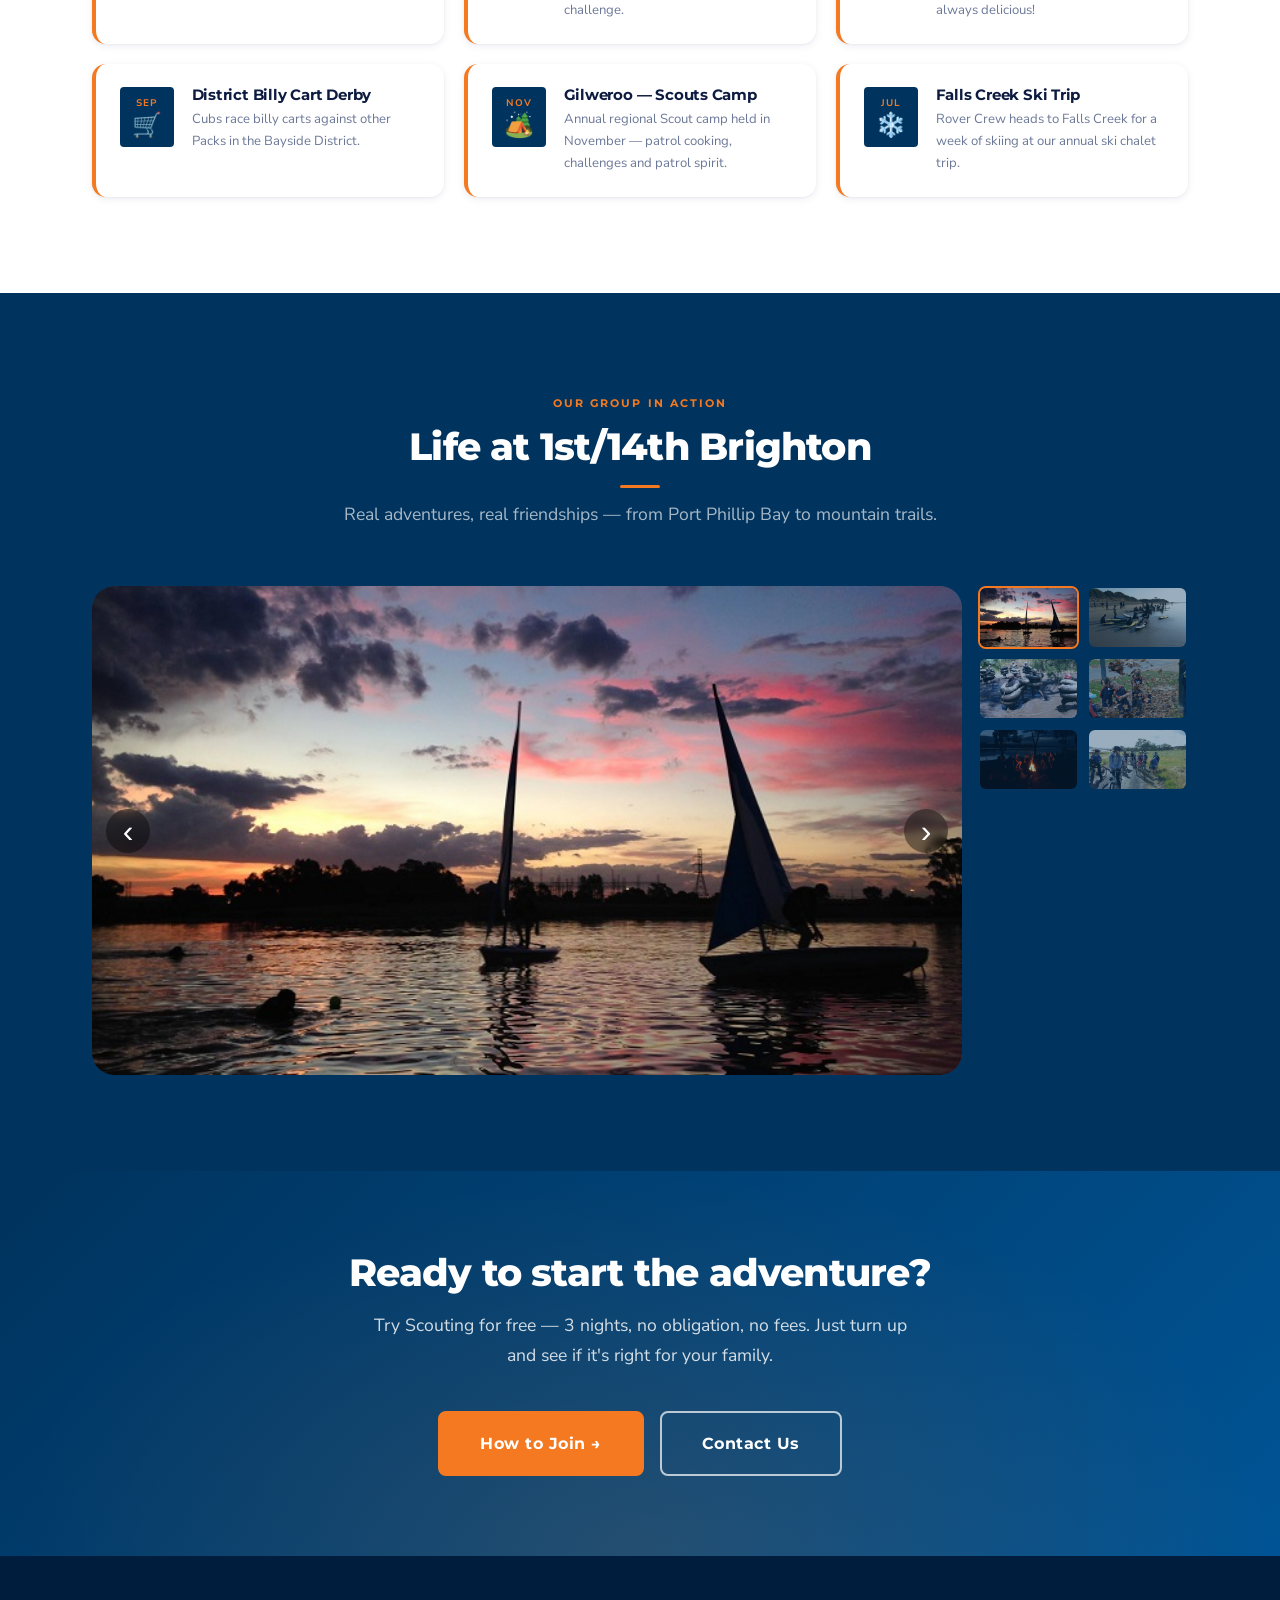
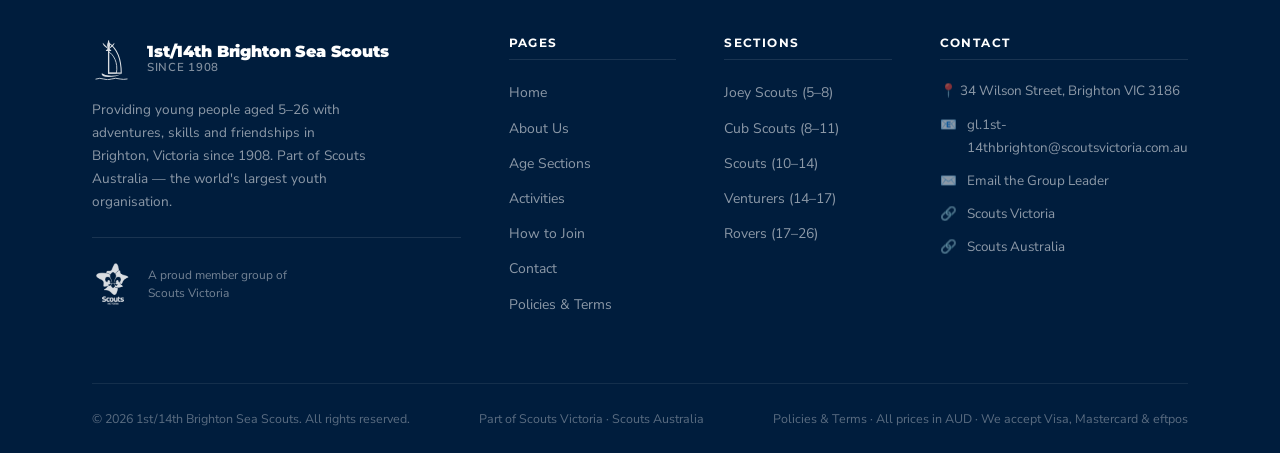
==== commit d79ff0e4: "fix: replace all placeholder emails/phones with real Group Leader contact; apply 12 policy correctio" ====
--- a/index.html
+++ b/index.html
@@ -467,8 +467,8 @@
         <div class="footer-col footer-contact">
           <h4>Contact</h4>
           <p>📍 34 Wilson Street, Brighton VIC 3186</p>
-          <p>📧 <a href="mailto:info@brightonseascouts.com.au">info@brightonseascouts.com.au</a></p>
-          <p>📞 <a href="tel:+61399990001">(03) 9999 0001</a></p>
+          <p>📧 <a href="mailto:gl.1st-14thbrighton@scoutsvictoria.com.au">gl.1st-14thbrighton@scoutsvictoria.com.au</a></p>
+          
           <p>✉️ <a href="contact.html#contact-form">Email the Group Leader</a></p>
           <p>🔗 <a href="https://scoutsvictoria.com.au" target="_blank" rel="noopener">Scouts Victoria</a></p>
           <p>🔗 <a href="https://scouts.com.au" target="_blank" rel="noopener">Scouts Australia</a></p>
